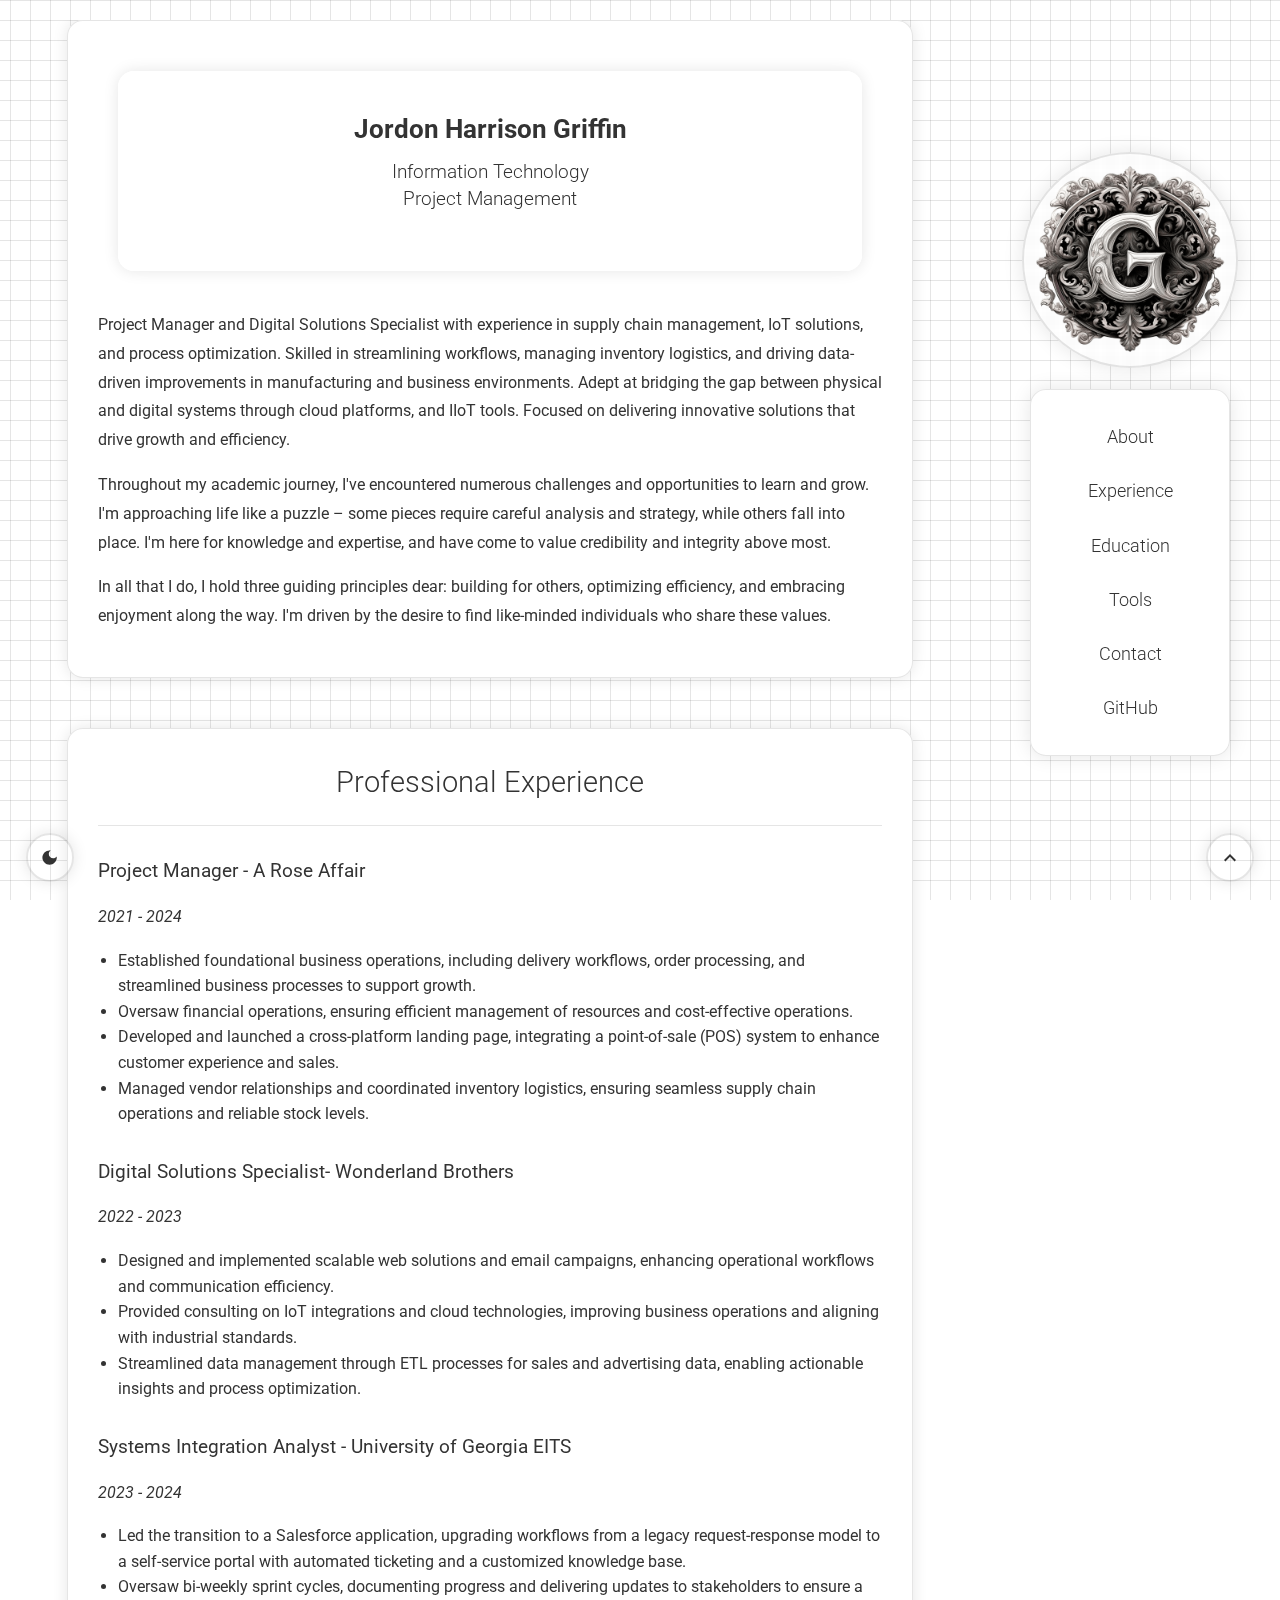
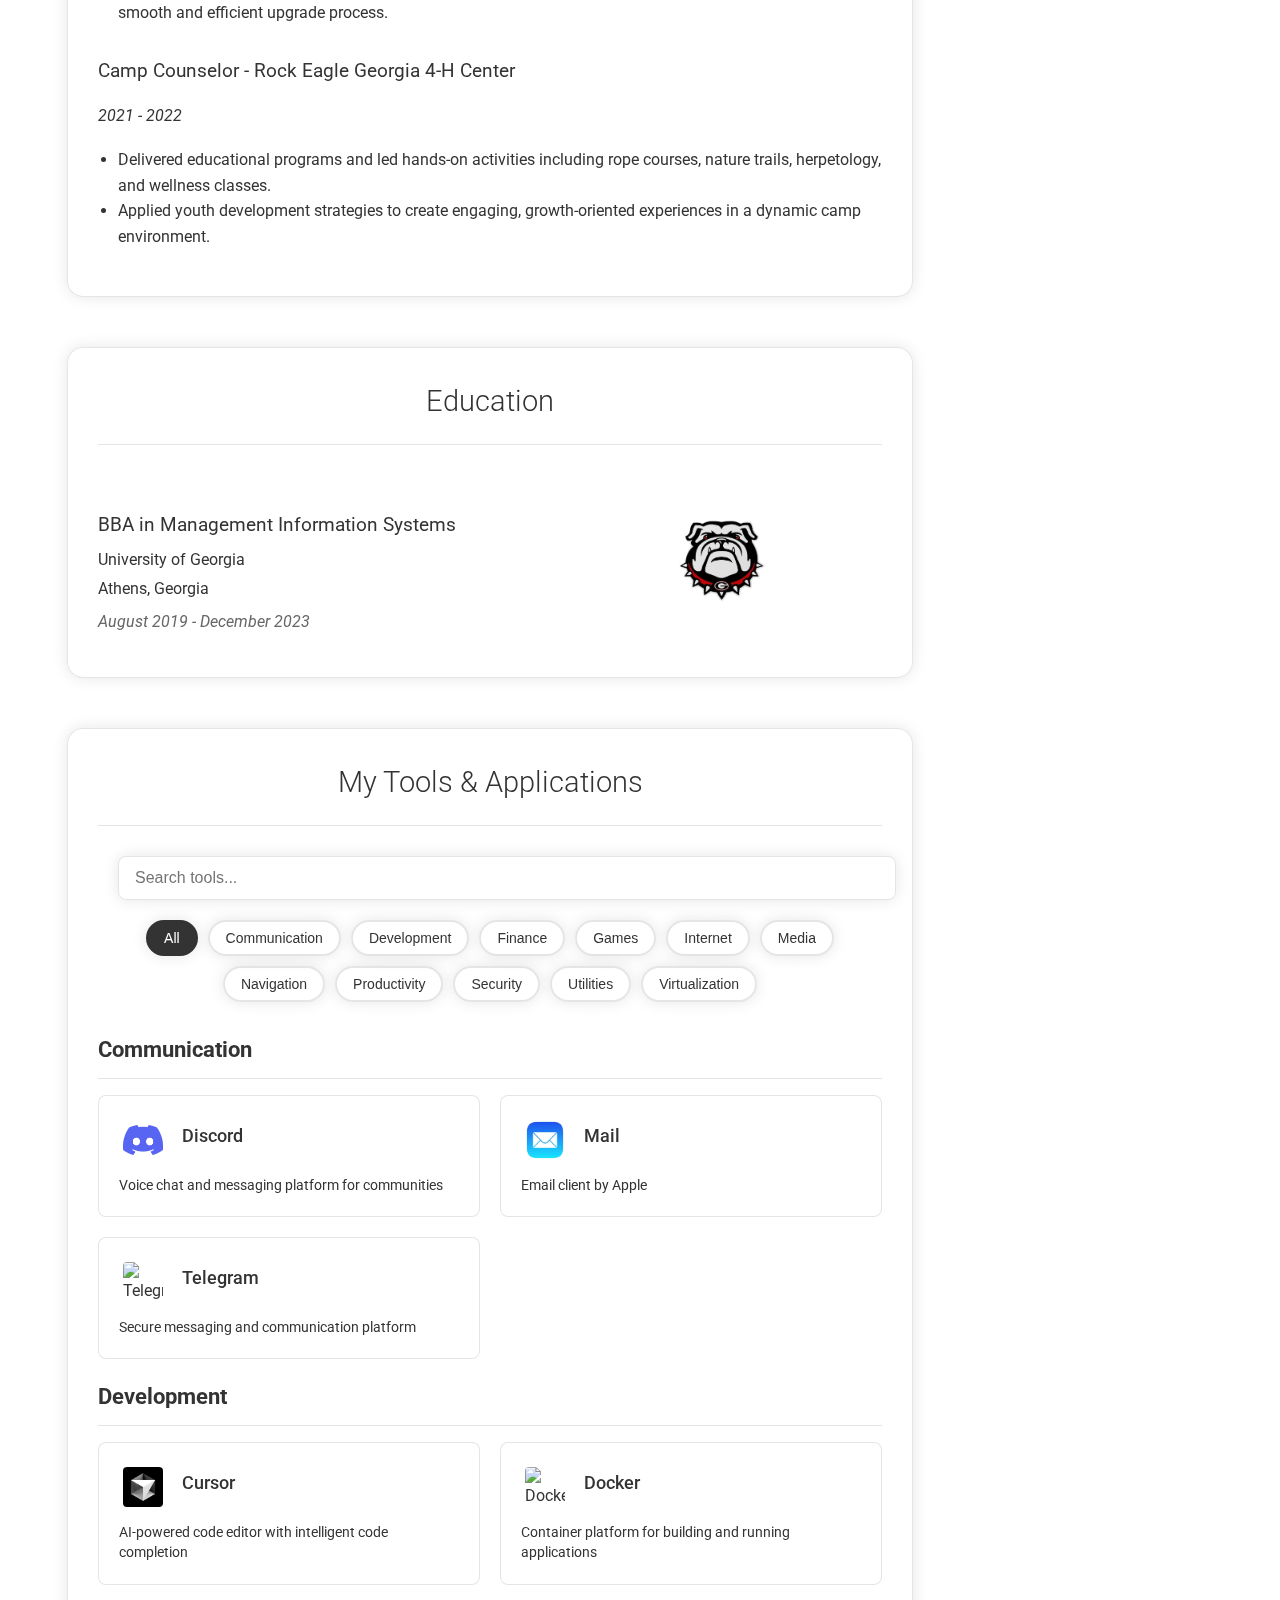
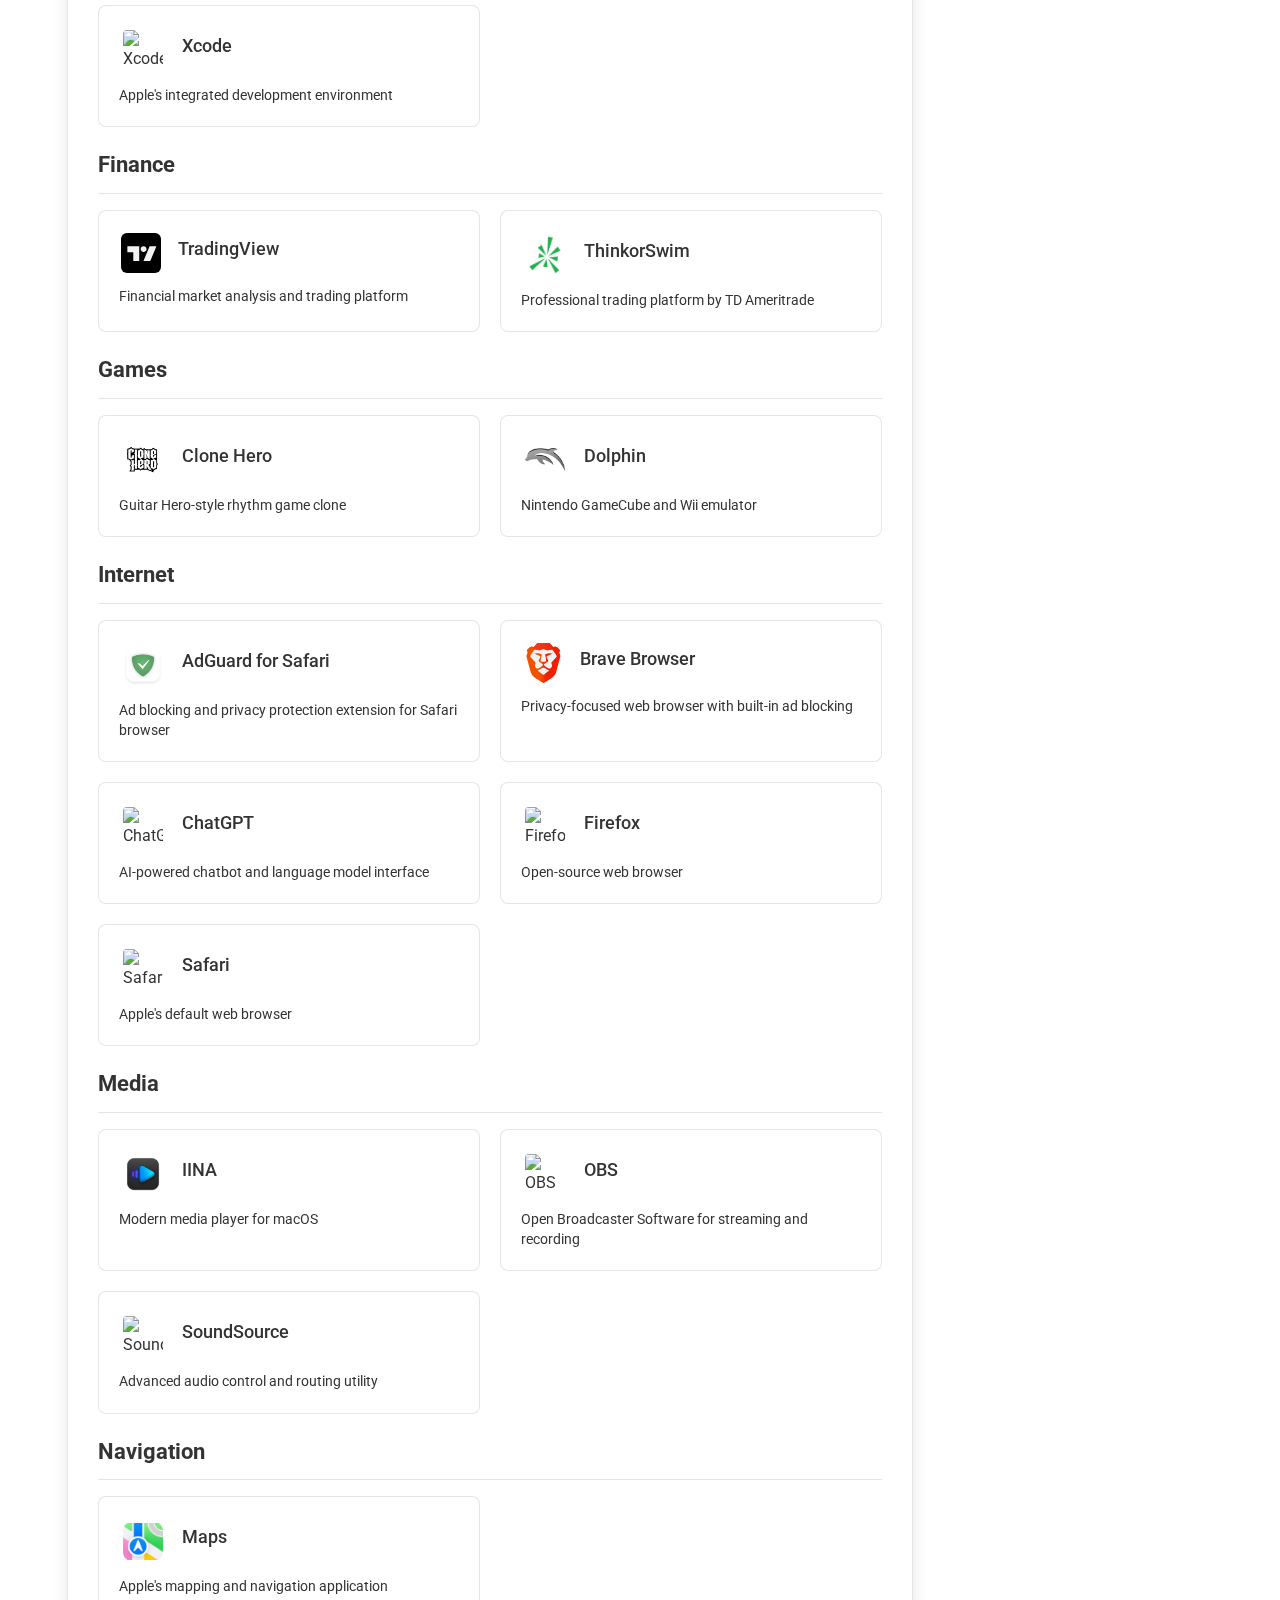
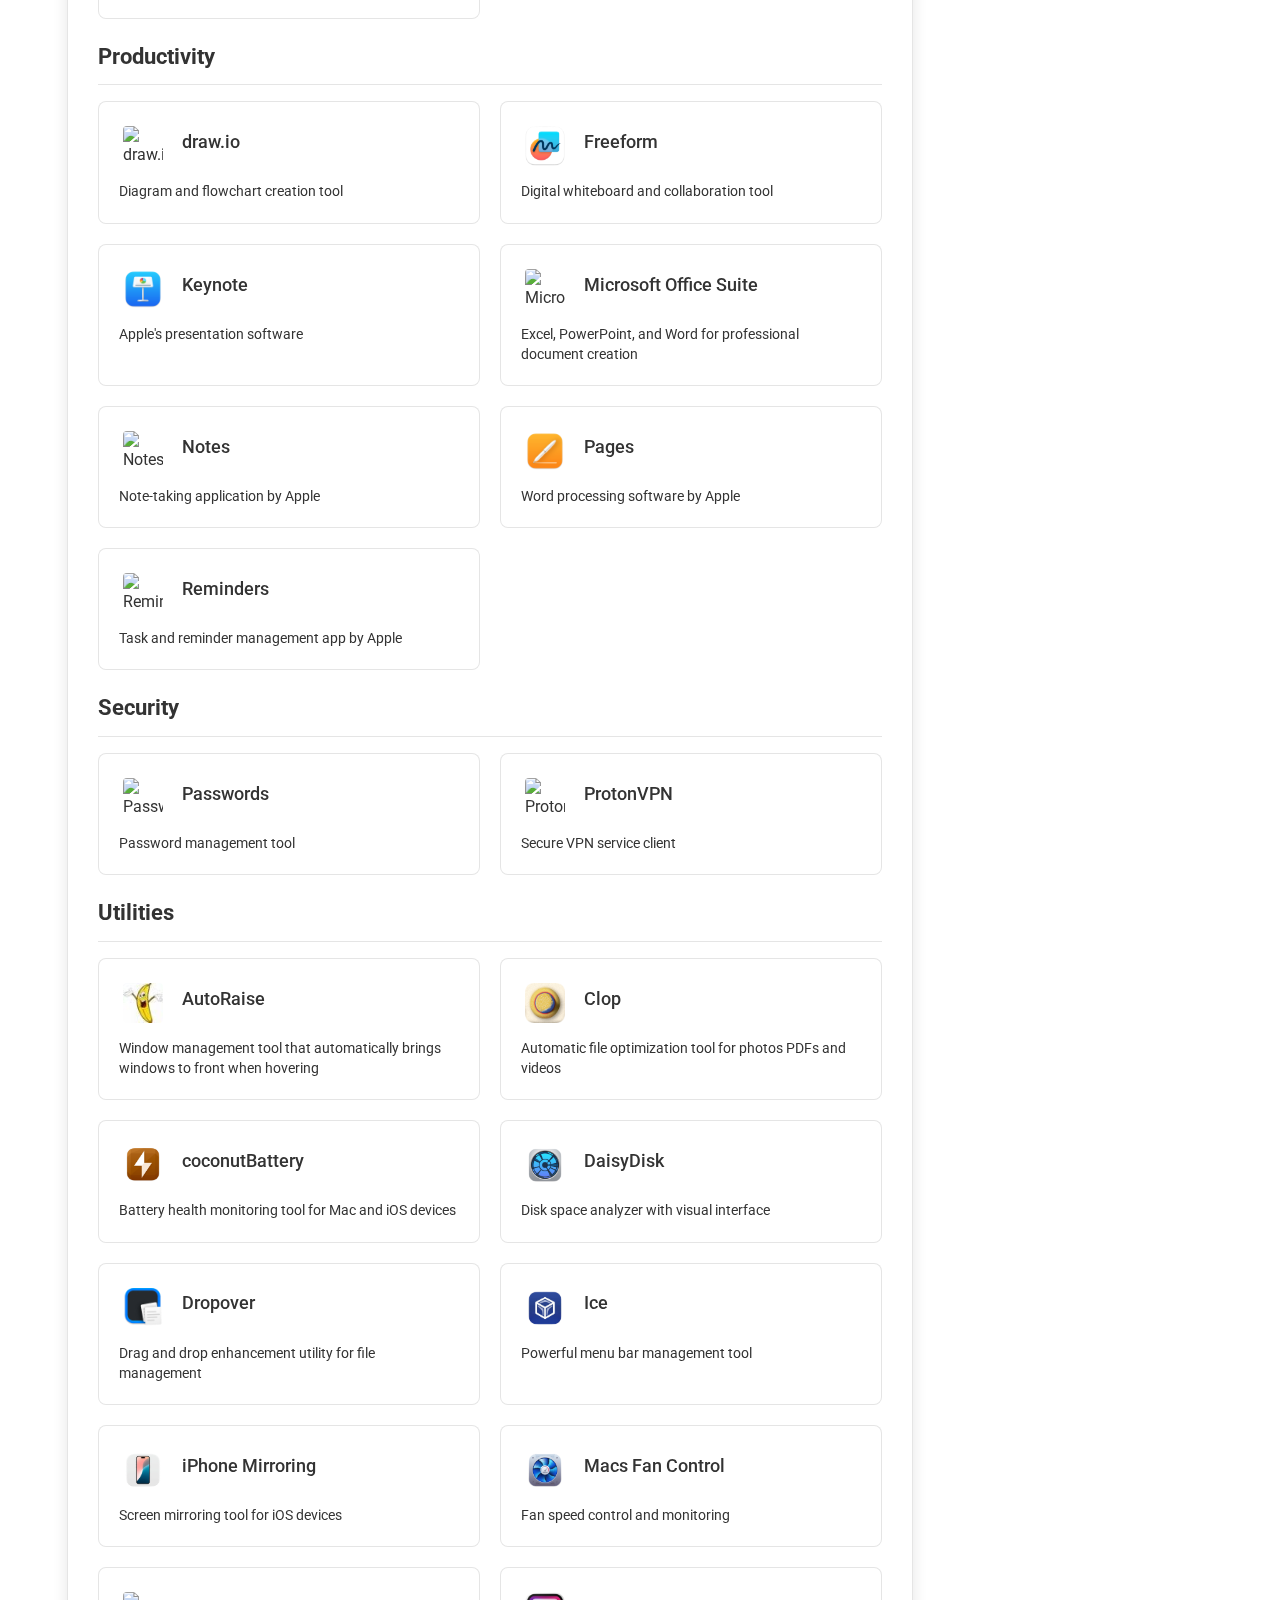
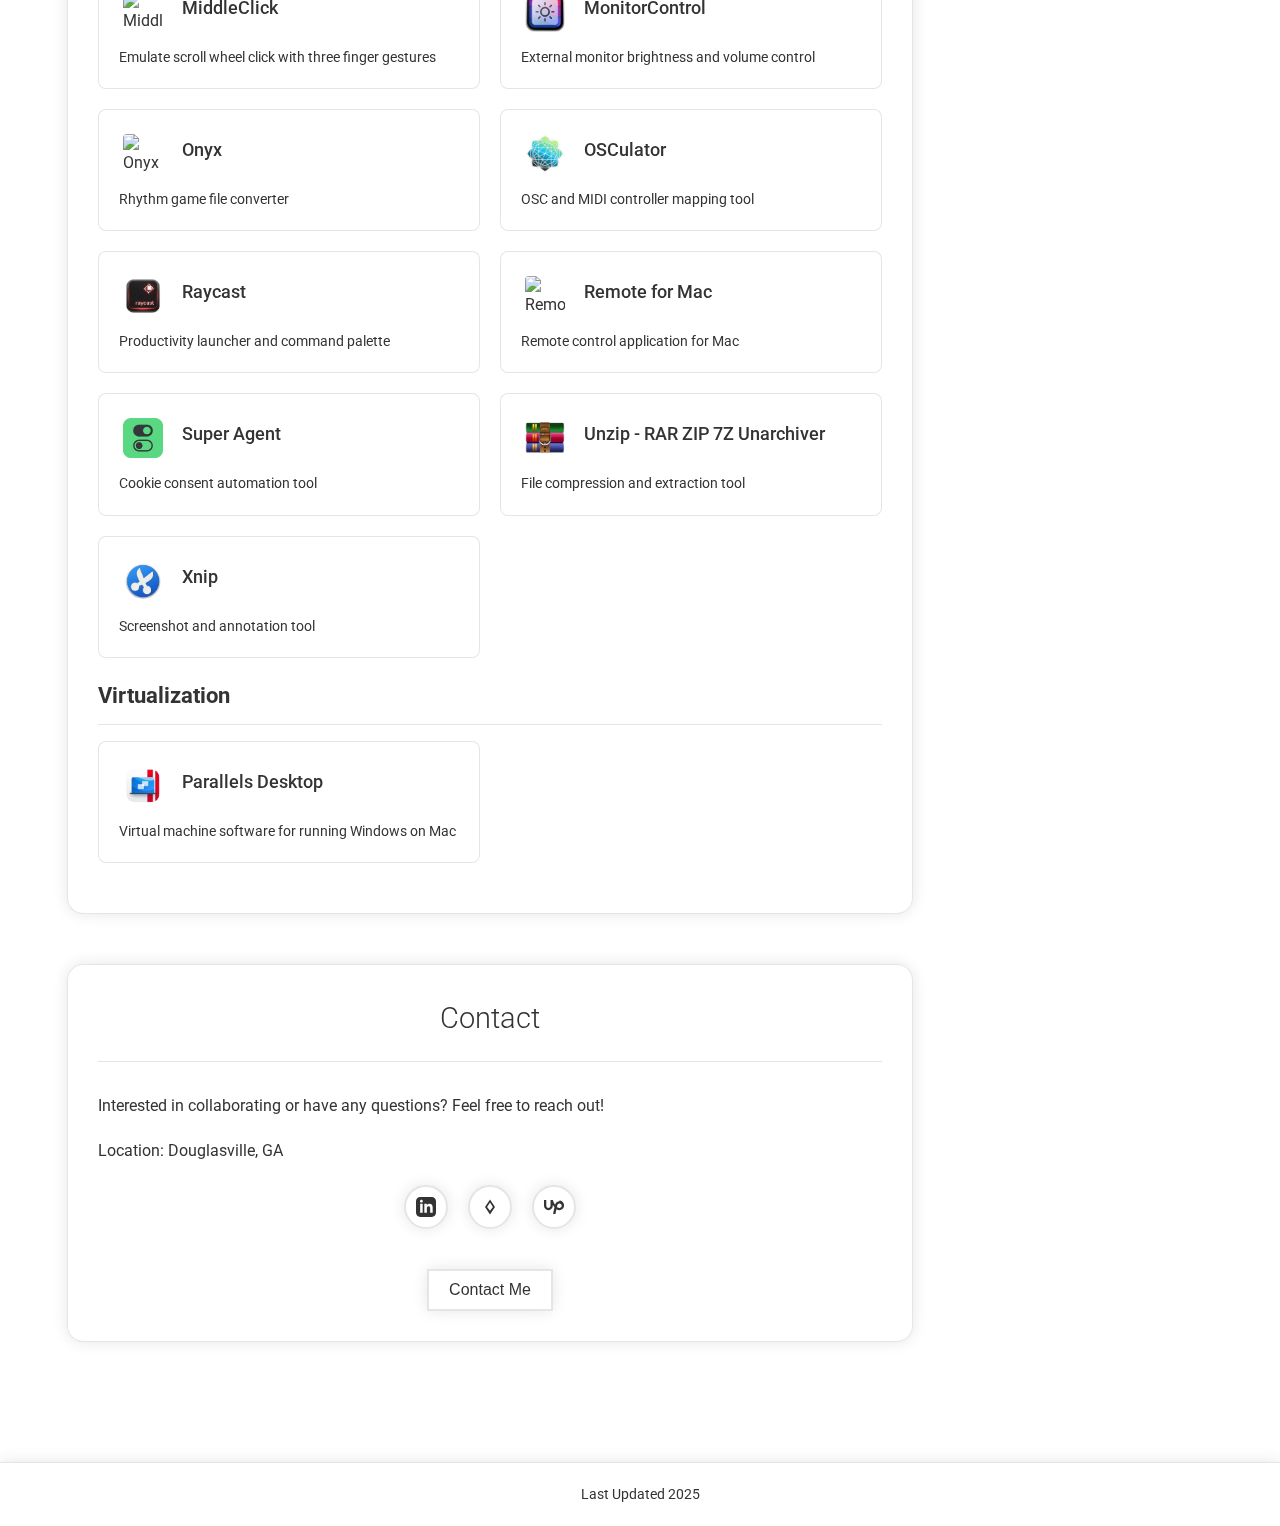
==== index.html @ eb78d9ca "Update index.html" ====
<!DOCTYPE html>
<html lang="en">
<head>
    <meta charset="utf-8">
    <meta name="description" content="Jordon Griffin's professional profile - Project Manager and Web Developer specializing in IoT solutions, e-commerce platforms, and business process management.">
    <meta name="viewport" content="width=device-width, initial-scale=1.0, maximum-scale=1.0, user-scalable=no">
    <link href="https://fonts.googleapis.com/css2?family=Roboto:wght@100;300;400;700&display=swap" rel="stylesheet">
    <style>
        /* Base styles for light mode */
        :root {
            --grid-color: rgba(0, 0, 0, 0.1);
            --glow-effect: rgba(0, 0, 0, 0.1);
            --dark-bg: #fff;
            --darker-bg: #f4f4f4;
            --text-color: #333;
            --border-color: rgba(0, 0, 0, 0.1);
            --section-spacing: 5%;
            --content-padding: 2.5%;
            --button-size: 3vw;
            --min-button-size: 40px;
        }

        [data-theme="dark"] {
            --grid-color: rgba(255, 255, 255, 0.2);
            --glow-effect: rgba(255, 255, 255, 0.2);
            --dark-bg: #333;
            --darker-bg: #222;
            --text-color: #fff;
            --border-color: rgba(255, 255, 255, 0.2);
        }

        html, body {
            overflow-x: hidden;
            position: relative;
            width: 100%;
            margin: 0;
            padding: 0;
            min-height: 100vh;
        }

        body {
            font-family: 'Roboto', sans-serif;
            margin: 0;
            padding: 0;
            color: var(--text-color);
            line-height: 1.6;
            background-color: var(--dark-bg);
            min-height: 100vh;
            background-image: 
                linear-gradient(var(--grid-color) 1px, transparent 1px),
                linear-gradient(90deg, var(--grid-color) 1px, transparent 1px);
            background-size: 20px 20px;
            background-position: center center;
            background-attachment: fixed;
        }

        #hero {
            display: none;
        }

        /* Logo styles */
        #logo {
            width: 100%;
            height: auto;
            aspect-ratio: 1;
            display: flex;
            align-items: center;
            justify-content: center;
            background: transparent;
            padding: 3%;
            margin: 4%;
            position: relative;
            z-index: 30;
            border-radius: 50%;
        }

        #logo img {
            width: 100%;
            height: 100%;
            object-fit: contain;
            padding: 0;
            margin: 0;
            border-radius: 50%;
        }

        @media (max-width: 768px) {
            #logo {
                width: 100%;
                height: auto;
                padding: 3%;
            }
        }

        @media (max-width: 480px) {
            #logo {
                width: 100%;
                height: auto;
                padding: 3%;
            }
        }

        /* Navigation section styles */
        #nav-section {
            width: 20%;
            position: fixed;
            right: 5%;
            top: 0;
            height: 100vh;
            z-index: 1002;
            display: flex;
            justify-content: center;
            align-items: center;
            padding: 0;
            background: transparent;
        }

        #navigation {
            position: relative;
            width: 80%;
            display: flex;
            flex-direction: column;
            align-items: center;
            gap: 1.5vh;
        }

        #navigation ul {
            list-style: none;
            padding: 20px;
            margin: 0;
            width: 100%;
            box-sizing: border-box;
            background: rgba(255, 255, 255, 0.95);
            border-radius: 16px;
            box-shadow: 0 0 20px var(--glow-effect);
            backdrop-filter: blur(10px);
            -webkit-backdrop-filter: blur(10px);
            border: 1px solid var(--border-color);
            text-align: center;
        }

        #navigation li {
            margin: 10px 0;
        }

        #navigation a {
            color: var(--text-color);
            text-decoration: none;
            font-size: 1.1em;
            font-weight: 300;
            transition: all 0.3s ease;
            display: block;
            padding: 8px 16px;
            border-radius: 8px;
        }

        #navigation a:hover {
            background: rgba(0, 0, 0, 0.1);
            transform: translateX(-5px);
        }

        [data-theme="dark"] #navigation ul {
            background: rgba(51, 51, 51, 0.95);
            border: 1px solid rgba(255, 255, 255, 0.2);
        }

        [data-theme="dark"] #navigation a:hover {
            background: rgba(255, 255, 255, 0.1);
        }

        /* Content area */
        #content-section {
            margin-right: 27%;
            padding: 2% 3%;
        }

        #site-content {
            margin: 0 auto;
            padding: 2% 0;
        }

        .section-island {
            background: rgba(255, 255, 255, 0.9);
            border-radius: 16px;
            box-shadow: 0 0 15px var(--glow-effect);
            backdrop-filter: blur(5px);
            -webkit-backdrop-filter: blur(5px);
            border: 1px solid var(--border-color);
            padding: var(--section-spacing);
            margin-bottom: var(--section-spacing);
            position: relative;
            z-index: 20;
        }

        .section-island h1,
        .section-island h2,
        .section-island h3,
        .section-island p {
            color: #333;
        }

        [data-theme="dark"] .section-island {
            background: rgba(51, 51, 51, 0.95);
            border: 1px solid rgba(255, 255, 255, 0.2);
        }

        [data-theme="dark"] .section-island h1,
        [data-theme="dark"] .section-island h2,
        [data-theme="dark"] .section-island h3,
        [data-theme="dark"] .section-island p {
            color: #fff;
        }

        /* Dark mode adjustments */
        [data-theme="dark"] {
            --dark-bg: #333;
            --text-color: #fff;
            --grid-color: rgba(255, 255, 255, 0.2);
            --glow-effect: rgba(255, 255, 255, 0.2);
            --border-color: rgba(255, 255, 255, 0.2);
        }

        [data-theme="dark"] .section-island {
            background: rgba(51, 51, 51, 0.95);
            border: 1px solid rgba(255, 255, 255, 0.2);
        }

        [data-theme="dark"] #navigation ul {
            background: rgba(51, 51, 51, 0.3);
            border: 1px solid rgba(255, 255, 255, 0.2);
        }

        .main-title {
            font-size: 4em;
            font-weight: 300;
            margin: 0;
            line-height: 1.2;
            text-align: center;
            color: var(--text-color);
        }

        .sub-title {
            font-size: 2em;
            font-weight: 300;
            margin: 0.5em 0;
            opacity: 0.9;
            text-align: center;
            color: #333;
        }

        /* Content text styles */
        p {
            color: var(--text-color);
            font-size: 1em;
            line-height: 1.8;
            text-align: left;
        }

        /* Update welcome section */
        #welcome {
            text-align: center;
            padding: 25px;
            background: rgba(255, 255, 255, 0.9);
            border-radius: 16px;
            box-shadow: 0 0 15px var(--glow-effect);
            backdrop-filter: blur(5px);
            -webkit-backdrop-filter: blur(5px);
            margin: 20px;
            box-sizing: border-box;
            display: flex;
            flex-direction: column;
            justify-content: center;
            align-items: center;
            min-height: 200px;
            position: relative;
        }

        [data-theme="dark"] #welcome {
            background: rgba(42, 42, 42, 0.9);
        }

        .main-title {
            font-size: 4em;
            font-weight: 300;
            color: var(--text-color);
        }

        .sub-title {
            font-size: 2.5em;
            font-weight: 300;
            color: var(--text-color);
        }

        #site-content {
            position: relative;
            margin-top: 100vh;
            background-color: transparent;
            z-index: 20;
            padding-top: 2rem;
            margin-left: auto;
            margin-right: auto;
            padding-left: 20px;
            padding-right: 20px;
        }

        #hero * {
            pointer-events: auto;
        }

        #site-content {
            margin-left: 50px;
            padding-right: 350px;
        }

        /* Update section island styles for better contrast with grid */
        .section-island {
            background: rgba(255, 255, 255, 0.9);
            border-radius: 16px;
            box-shadow: 0 0 15px var(--glow-effect);
            backdrop-filter: blur(5px);
            -webkit-backdrop-filter: blur(5px);
            border: 1px solid var(--border-color);
            padding: 30px;
            margin-bottom: 50px;
            position: relative;
            z-index: 20;
        }

        #logo {
            font-size: 3em;
            font-weight: bold;
            margin-bottom: 20px;
            color: #000;
            background: rgba(255, 255, 255, 0.9);
            padding: 20px;
            border-radius: 50%;
            box-shadow: 0 0 20px var(--glow-effect);
            backdrop-filter: blur(5px);
            -webkit-backdrop-filter: blur(5px);
            border: 2px solid var(--border-color);
            width: 100%;
            height: auto;
            display: flex;
            align-items: center;
            justify-content: center;
            animation: glow 2s infinite alternate;
            position: relative;
            z-index: 30;
        }

        @keyframes glow {
            from {
                box-shadow: 0 0 10px var(--glow-effect);
            }
            to {
                box-shadow: 0 0 30px var(--glow-effect);
            }
        }

        #logo img {
            height: auto;
            width: 100%;
            padding: 0;
            margin: 0;
        }

        #welcome {
            text-align: left;
            margin-top: 20px;
            margin-bottom: 40px;
            padding: 15px 30px;
            position: relative;
        }

        .main-title {
            font-size: 4em;
            font-weight: 300;
            line-height: 1.2;
            margin: 0;
            color: var(--text-color);
        }

        .sub-title {
            font-size: 2.5em;
            font-weight: 300;
            line-height: 1.4;
            margin: 0.5em 0;
            color: var(--text-color);
            opacity: 0.9;
        }

        [data-theme="dark"] .main-title,
        [data-theme="dark"] .sub-title {
            color: #fff;
        }

        [data-theme="dark"] #logo {
            background: rgba(42, 42, 42, 0.9);
            border: 1px solid rgba(68, 68, 68, 0.3);
        }

        [data-theme="dark"] #welcome {
            background: rgba(42, 42, 42, 0.9);
            border: 1px solid rgba(68, 68, 68, 0.3);
        }

        #heading {
            font-size: 1.6em;
            margin: 0;
            padding: 0;
            font-weight: 700;
            text-align: center;
            color: var(--text-color);
            white-space: nowrap;
            line-height: 1.2;
        }

        #subline {
            font-size: 1.2em;
            margin: 15px 0;
            font-weight: 300;
            text-align: center;
            color: var(--text-color);
            line-height: 1.4;
        }

        [data-theme="dark"] #heading,
        [data-theme="dark"] #subline {
            color: #fff;
        }

        #s { color: #000; }
        #r { color: #666; }

        #to-bottom {
            position: absolute;
            left: 50%;
            bottom: 40px;
            transform: translateX(-50%);
            margin: 0;
            z-index: 1;
        }

        #to-top {
            position: fixed;
            bottom: 2%;
            right: 2%;
            z-index: 1003;
        }

        #to-bottom:hover {
            transform: translateX(-50%) scale(1.1);
            box-shadow: 0 4px 8px rgba(0,0,0,0.2);
        }

        #to-bottom svg, #to-top svg {
            width: 24px;
            height: 24px;
            fill: #333;
            display: block;
        }

        /* Dark mode styles for both buttons */
        [data-theme="dark"] #to-bottom,
        [data-theme="dark"] #to-top {
            background-color: #2a2a2a;
            border-color: #444;
        }

        [data-theme="dark"] #to-bottom svg,
        [data-theme="dark"] #to-top svg {
            fill: #fff;
        }

        /* Section title styling */
        .section-island h3 {
            text-align: center;
            font-size: 1.8em;
            font-weight: 300;
            margin: 0 0 30px 0;
            padding-bottom: 20px;
            border-bottom: 1px solid var(--border-color);
            color: var(--text-color);
        }

        /* Update the HTML structure for each section */
        #site-content > h3:first-child {
            margin-top: 0;
        }

        /* Update footer spacing */
        footer {
            margin-top: 5%;
            padding: 2.5%;
        }

        .experience-item, .education-item {
            margin-bottom: 5%;
        }

        .experience-item:last-child, .education-item:last-child {
            margin-bottom: 0;
        }

        blockquote {
            font-style: italic;
            border-left: 3px solid #000;
            padding-left: 20px;
            margin-left: 0;
            font-size: 1.1em;
            color: #666;
        }

        .service {
            margin-bottom: 30px;
        }

        .service-heading {
            font-size: 1.3em;
            font-weight: 400;
            margin-bottom: 10px;
        }

        .service-description {
            margin-top: 10px;
        }

        .cta-button {
            background-color: transparent;
            border: 2px solid var(--border-color);
            color: var(--text-color);
            box-shadow: 0 0 15px var(--glow-effect);
            transition: all 0.3s ease;
            padding: 10px 20px;
            cursor: pointer;
            font-size: 1em;
        }

        .cta-button:hover {
            background-color: var(--text-color);
            color: var(--dark-bg);
        }

        .cta-button a {
            color: inherit;
            text-decoration: none;
        }

        #cta-container {
            text-align: center;
            margin-top: 40px;
        }

        footer {
            text-align: center;
            padding: 20px;
            color: var(--text-color);
            font-size: 0.9em;
            margin-top: 50px;
            background: rgba(255, 255, 255, 0.9);
            border-top: 1px solid var(--border-color);
            box-shadow: 0 0 15px var(--glow-effect);
            backdrop-filter: blur(5px);
            -webkit-backdrop-filter: blur(5px);
        }

        [data-theme="dark"] footer {
            background: rgba(42, 42, 42, 0.9);
            border-top: 1px solid rgba(68, 68, 68, 0.3);
            color: #fff;
        }

        /* Dark mode styles */
        @media (prefers-color-scheme: dark) {
            :root {
                color-scheme: dark;
            }
        }

        /* Move these styles outside the media query and update them */
        [data-theme="dark"] {
            --glow-color: #f3f3f3;
            --glow-effect: rgba(243, 243, 243, 0.5);
            --grid-color: rgba(243, 243, 243, 0.1);
            --dark-bg: #1a1a1a;
            --darker-bg: #000911;
            --text-color: #ffffff;
            --border-color: var(--glow-color);
        }

        [data-theme="dark"] body {
            background-color: var(--dark-bg);
        }

        [data-theme="dark"] #hero {
            background-color: #2a2a2a;
        }

        [data-theme="dark"] footer {
            background-color: #2a2a2a;
            color: #fff;
        }

        .experience-item, .education-item {
            margin-bottom: 30px;
            text-align: left;
        }

        .experience-item h4, .education-item h4 {
            font-size: 1.2em;
            font-weight: 400;
            margin-bottom: 5px;
        }

        .date {
            font-style: italic;
            color: #666;
            margin-bottom: 10px;
        }

        .experience-item ul {
            padding-left: 20px;
        }

        .skills-list {
            display: flex;
            flex-wrap: wrap;
            list-style-type: none;
            padding: 0;
            justify-content: center;
        }

        .skills-list li {
            background-color: #f0f0f0;
            padding: 5px 10px;
            margin: 5px;
            border-radius: 3px;
        }

        .container {
            text-align: center;
            flex-grow: 1;
            display: flex;
            flex-direction: column;
            justify-content: center;
        }

        h1 {
            color: #333;
        }

        /* Show desktop navigation only on larger screens */
        @media (min-width: 769px) {
            #navigation {
                display: block;
            }
        }

        /* Mobile-friendly styles */
        @media (max-width: 768px) {
            #hero {
                position: relative;
                height: 92vh;
            }

            #to-bottom {
                margin: 20px auto 0;
            }

            #logo {
                width: 100%;
                height: auto;
                padding: 15px;
            }

            #logo img {
                width: 100%;
                height: 100%;
                padding: 0;
                margin: 0;
            }

            #welcome {
                margin-top: 15px;
                margin-bottom: 30px;
                padding: 12px 20px;
            }

            #heading {
                font-size: 1.8em;
                margin-top: 0;
                margin-bottom: 5px;
                white-space: nowrap;
            }

            #subline {
                font-size: 1.2em;
                margin-top: 5px;
                margin-bottom: 15px;
                padding-bottom: 15px;
            }

            #to-bottom {
                position: absolute;
                bottom: .3vh;
                left: 50%;
                transform: translateX(-50%);
            }

            #to-bottom:hover {
                transform: translateX(-50%);
                box-shadow: none;
            }

            #to-bottom svg {
                width: 24px;
                height: 24px;
            }

            .education-logo {
                width: 80px;
                height: 80px;
                padding-right: 5px;
            }

            #to-top {
                bottom: calc(2% + 50px);
            }
        }

        /* Hide mobile menu and toggle button on larger screens */
        @media (min-width: 769px) {
            #site-content {
                width: auto;
                max-width: 100%;
                padding: 20px 10px;
                overflow-x: hidden;
            }
        }

        /* Add this to your existing styles section */
        .social-buttons {
            display: flex;
            justify-content: center;
            gap: 20px;
            margin: 20px 0;
        }

        .social-button {
            width: 40px;
            height: 40px;
            border-radius: 50%;
            background-color: transparent;
            display: flex;
            align-items: center;
            justify-content: center;
            transition: background-color 0.3s;
            border: 2px solid var(--border-color);
            box-shadow: 0 0 15px var(--glow-effect);
        }

        .social-button:hover {
            background-color: var(--text-color);
        }

        .social-button svg {
            width: 20px;
            height: 20px;
            fill: var(--text-color);
        }

        .social-button img {
            width: 20px;
            height: 20px;
            filter: invert(1);
        }

        .tools-section {
            margin: 0;
        }

        .tools-category {
            margin-bottom: 20px;
        }

        .tools-category h4 {
            font-size: 1.4em;
            margin: 0 0 15px 0;
            color: var(--text-color);
            border-bottom: 1px solid var(--border-color);
            padding-bottom: 10px;
        }

        .tools-list {
            list-style: none;
            padding: 0;
            display: grid;
            grid-template-columns: repeat(auto-fill, minmax(300px, 1fr));
            gap: 20px;
        }

        .tools-list li {
            background: rgba(255, 255, 255, 0.9);
            border: 1px solid var(--border-color);
            transition: all 0.3s ease;
            border-radius: 8px;
        }

        .tools-list li:hover {
            box-shadow: 0 0 20px var(--glow-effect);
            transform: translateY(-5px);
        }

        .tools-list a {
            display: block;
            padding: 20px;
            text-decoration: none;
            color: inherit;
        }

        .tool-name {
            display: block;
            font-weight: 500;
            font-size: 1.1em;
            margin-bottom: 8px;
            color: var(--text-color);
        }

        .tool-description {
            display: block;
            font-size: 0.9em;
            color: var(--text-color);
            line-height: 1.4;
        }

        @media (max-width: 768px) {
            .tools-list {
                grid-template-columns: 1fr;
                padding: 0 10px;
                width: auto;
            }

            .tools-category {
                padding: 0 10px;
            }

            /* Ensure the search box doesn't overflow */
            .search-box {
                padding: 0 10px;
                width: auto;
            }

            /* Make category filters wrap properly */
            .category-filters {
                padding: 0 10px;
                width: auto;
            }

            #site-content {
                width: auto;
                padding: 20px 10px;
                overflow-x: hidden;
            }
        }

        .tool-header {
            display: flex;
            align-items: center;
            gap: 15px;
            margin-bottom: 12px;
        }

        .tool-logo {
            width: 40px;
            height: 40px;
            object-fit: contain;
            background-color: transparent;
            border-radius: 8px;
            padding: 4px;
        }

        /* Specific handling for SVG icons */
        .tool-logo[src$=".svg"] {
            filter: brightness(0.95);
            background-color: transparent;
            padding: 2px;
        }

        /* Fallback for failed image loads */
        .tool-logo:error {
            content: url('data:image/svg+xml,<svg xmlns="http://www.w3.org/2000/svg" width="40" height="40" viewBox="0 0 24 24"><path fill="%23666" d="M21 5c0-1.1-.9-2-2-2H5c-1.1 0-2 .9-2 2v14c0 1.1.9 2 2 2h14c1.1 0 2-.9 2-2V5zM5 19V5h14l.002 14H5z"/></svg>');
        }

        /* Update tools controls styling */
        .tools-controls {
            margin: 0 auto 30px;
            padding: 0 20px;
        }

        .search-box {
            margin-bottom: 20px;
            width: 100%;
        }

        .search-box input {
            width: 100%;
            padding: 12px 16px;
            border: 2px solid var(--border-color);
            border-radius: 16px;
            font-size: 16px;
            background-color: rgba(255, 255, 255, 0.9);
            color: var(--text-color);
            transition: all 0.3s ease;
            box-shadow: 0 0 15px var(--glow-effect);
            backdrop-filter: blur(5px);
            -webkit-backdrop-filter: blur(5px);
        }

        .search-box input:focus {
            outline: none;
            border-color: var(--text-color);
            box-shadow: 0 0 20px var(--glow-effect);
        }

        .category-filters {
            display: flex;
            flex-wrap: wrap;
            gap: 10px;
            justify-content: center;
            margin: 0 -5px;
        }

        .filter-btn {
            padding: 8px 16px;
            border: 2px solid var(--border-color);
            border-radius: 20px;
            background: transparent;
            cursor: pointer;
            transition: all 0.3s ease;
            color: var(--text-color);
            font-size: 14px;
            white-space: nowrap;
            backdrop-filter: blur(5px);
            -webkit-backdrop-filter: blur(5px);
            box-shadow: 0 0 15px var(--glow-effect);
        }

        .filter-btn:hover {
            background: var(--text-color);
            color: var(--dark-bg);
        }

        .filter-btn.active {
            background: var(--text-color);
            color: var(--dark-bg);
            border-color: var(--text-color);
        }

        /* Mobile adjustments for tools section */
        @media (max-width: 768px) {
            .tools-controls {
                padding: 0 15px;
            }

            .category-filters {
                padding: 0 5px;
                gap: 8px;
            }

            .filter-btn {
                padding: 6px 12px;
                font-size: 13px;
                flex: 0 0 auto;
            }

            .search-box input {
                font-size: 14px;
                padding: 10px 14px;
            }
        }

        /* Dark mode adjustments for tools section */
        [data-theme="dark"] .search-box input {
            background-color: rgba(42, 42, 42, 0.9);
            color: #fff;
            border-color: rgba(255, 255, 255, 0.2);
        }

        [data-theme="dark"] .search-box input::placeholder {
            color: rgba(255, 255, 255, 0.6);
        }

        [data-theme="dark"] .filter-btn {
            background-color: rgba(42, 42, 42, 0.9);
            border-color: rgba(255, 255, 255, 0.2);
        }

        [data-theme="dark"] .filter-btn:hover {
            background-color: #fff;
            color: #2a2a2a;
        }

        [data-theme="dark"] .filter-btn.active {
            background-color: #fff;
            color: #2a2a2a;
            border-color: #fff;
        }

        .tools-list li {
            transition: all 0.3s ease;
        }

        .tools-list li.hidden {
            display: none;
        }

        .tools-list li:hover {
            transform: translateY(-5px);
            box-shadow: 0 8px 15px rgba(0,0,0,0.1);
        }

        .tool-header {
            position: relative;
            overflow: hidden;
        }

        .tool-logo {
            transition: transform 0.3s ease;
        }

        .tools-list li:hover .tool-logo {
            transform: scale(1.1);
        }

        .hidden {
            display: none !important;
        }

        /* Dark mode styles */
        @media (prefers-color-scheme: dark) {
            :root {
                color-scheme: dark;
            }
        }

        /* Move these styles outside the media query and update them */
        [data-theme="dark"] {
            background-color: #1a1a1a;
            color: #fff;
        }

        [data-theme="dark"] #hero {
            background-color: #2a2a2a;
        }

        [data-theme="dark"] #logo {
            color: #fff;
            border-color: var(--border-color);
            box-shadow: 0 0 20px var(--glow-effect);
        }

        [data-theme="dark"] #navigation a {
            color: #fff;
        }

        [data-theme="dark"] .tools-list li {
            background: #2a2a2a;
            border: 1px solid #444;
        }

        [data-theme="dark"] .tool-name {
            color: var(--text-color);
        }

        [data-theme="dark"] .skills-list li {
            background-color: #2a2a2a;
            border: 1px solid #444;
        }

        [data-theme="dark"] footer {
            background-color: #2a2a2a;
            color: #fff;
        }

        [data-theme="dark"] #mobile-navigation {
            background-color: rgba(26, 26, 26, 0.95);
        }

        [data-theme="dark"] #mobile-navigation a {
            color: #fff;
        }

        [data-theme="dark"] .filter-btn {
            background: #2a2a2a;
            color: #fff;
            border: 1px solid #444;
        }

        [data-theme="dark"] .filter-btn:hover {
            background: #3a3a3a;
        }

        [data-theme="dark"] .filter-btn.active {
            background: #ffffff;
            color: #1a1a1a;
            border-color: #ffffff;
        }

        [data-theme="dark"] .search-box input {
            background: #2a2a2a;
            color: #fff;
            border: 1px solid #444;
        }

        [data-theme="dark"] .search-box input::placeholder {
            color: #999;
        }

        [data-theme="dark"] h3 {
            color: #fff;
            border-bottom-color: #444;
        }

        [data-theme="dark"] blockquote {
            border-left-color: #444;
            color: #fff;
        }

        [data-theme="dark"] .date {
            color: #fff;
        }

        [data-theme="dark"] #to-bottom svg,
        [data-theme="dark"] #to-top svg {
            fill: #fff;
        }

        /* Theme toggle button styles */
        #theme-toggle {
            position: fixed;
            bottom: var(--section-spacing);
            left: var(--content-padding);
            width: var(--button-size);
            height: var(--button-size);
            min-width: var(--min-button-size);
            min-height: var(--min-button-size);
            z-index: 1002;
            background-color: var(--dark-bg);
            border: 2px solid var(--border-color);
            cursor: pointer;
            display: flex;
            align-items: center;
            justify-content: center;
            border-radius: 50%;
            box-shadow: 0 0 20px var(--glow-effect);
            transition: all 0.3s ease;
        }

        #theme-toggle svg {
            width: 60%;
            height: 60%;
            fill: var(--text-color);
        }

        /* Responsive adjustments */
        @media (max-width: 768px) {
            :root {
                --section-spacing: 7.5%;
                --content-padding: 5%;
                --button-size: 5vw;
            }

            #theme-toggle {
                bottom: calc(var(--section-spacing) * 2);
            }
        }

        @media (max-width: 480px) {
            :root {
                --section-spacing: 10%;
                --button-size: 8vw;
            }
        }

        /* Update mobile styles */
        @media (max-width: 768px) {
            #theme-toggle {
                bottom: 5%;
                left: 5%;
            }
        }

        /* Update dark mode text colors */
        [data-theme="dark"] {
            background-color: #1a1a1a;
            color: #fff;
        }

        [data-theme="dark"] #heading {
            color: #fff;
        }

        [data-theme="dark"] #subline {
            color: #fff;
        }

        [data-theme="dark"] #navigation a {
            color: #fff;
        }

        [data-theme="dark"] .tool-name {
            color: #fff;
        }

        [data-theme="dark"] .tool-description {
            color: #fff;
        }

        [data-theme="dark"] footer {
            background-color: #2a2a2a;
            color: #fff;
        }

        [data-theme="dark"] #mobile-navigation a {
            color: #fff;
        }

        [data-theme="dark"] .filter-btn {
            background: #2a2a2a;
            color: #fff;
            border: 1px solid #444;
        }

        [data-theme="dark"] h3 {
            color: #fff;
            border-bottom-color: #444;
        }

        [data-theme="dark"] p {
            color: #fff;
        }

        [data-theme="dark"] blockquote {
            border-left-color: #444;
            color: #fff;
        }

        [data-theme="dark"] .date {
            color: #fff;
        }

        [data-theme="dark"] #to-bottom svg,
        [data-theme="dark"] #to-top svg {
            fill: #fff;
        }

        [data-theme="dark"] .experience-item ul li {
            color: #fff;
        }

        /* Add this to your dark mode styles */
        [data-theme="dark"] .tools-category h4 {
            color: #fff;
            border-bottom-color: #444;
        }

        [data-theme="dark"] .tools-category {
            color: #fff;
        }

        [data-theme="dark"] .tools-section {
            color: #fff;
        }

        /* Add these styles for the menu toggle button */
        #menu-toggle {
            display: none;
            position: fixed;
            top: 2vh;
            right: 2vw;
            z-index: 1002;
            background-color: transparent;
            border: 1px solid var(--border-color);
            color: var(--text-color);
            box-shadow: 0 0 15px var(--glow-effect);
            width: 40px;
            height: 40px;
            border-radius: 50%;
            align-items: center;
            justify-content: center;
            cursor: pointer;
        }

        #menu-toggle:hover {
            transform: scale(1.05);
            box-shadow: 0 4px 8px rgba(0,0,0,0.2);
        }

        /* Dark mode styles for menu toggle */
        [data-theme="dark"] #menu-toggle {
            background-color: #2a2a2a;
            border-color: #444;
            color: #fff;
        }

        [data-theme="dark"] #menu-toggle:hover {
            background-color: #3a3a3a;
        }

        /* Update mobile navigation styles */
        #mobile-navigation {
            display: none;
            position: fixed;
            top: 0;
            right: -100%;
            width: 80%;
            height: 100vh;
            background-color: var(--dark-bg);
            z-index: 1001;
            transition: right 0.3s ease;
            padding-top: 80px;
        }

        #mobile-navigation.open {
            right: 0;
        }

        #mobile-navigation ul {
            padding: 5%;
            margin: 0;
            list-style: none;
        }

        #mobile-navigation li {
            margin: 3vh 0;
        }

        #mobile-navigation a {
            display: block;
            padding: 2vh 5%;
            color: var(--text-color);
            text-decoration: none;
            font-size: 1.2em;
            text-align: center;
            border-radius: 8px;
            transition: background-color 0.3s ease;
        }

        #mobile-navigation a:hover {
            background-color: var(--grid-color);
        }

        /* Overlay styles */
        .overlay {
            display: none;
            position: fixed;
            top: 0;
            left: 0;
            width: 100%;
            height: 100%;
            background-color: rgba(0, 0, 0, 0.5);
            backdrop-filter: blur(5px);
            -webkit-backdrop-filter: blur(5px);
            z-index: 1000;
        }

        .overlay.open {
            display: block;
        }

        /* Mobile-specific adjustments */
        @media (max-width: 480px) {
            #mobile-navigation {
                width: 35%;
            }
        }

        /* Add these styles at the root level */
        html {
            height: -webkit-fill-available;
        }

        body {
            min-height: -webkit-fill-available;
        }

        /* Update mobile styles */
        @media (max-width: 768px) {
            #hero {
                height: 100vh;
                height: -webkit-fill-available;
                min-height: -webkit-fill-available;
                padding: 0;
                justify-content: center;
            }

            #to-bottom {
                position: absolute;
                bottom: .3vh;
                left: 50%;
                transform: translateX(-50%);
                width: 40px;
                height: 40px;
                margin: 0;
                display: flex;
                align-items: center;
                justify-content: center;
                padding: 3px;
            }

            #to-bottom svg {
                width: 24px;
                height: 24px;
            }
        }

        /* Common button styles for all circular buttons */
        #to-bottom, #to-top, #theme-toggle, #menu-toggle {
            width: 2.5vw;
            height: 2.5vw;
            min-width: 28px;
            min-height: 28px;
            background-color: transparent;
            border: 2px solid var(--border-color);
            border-radius: 50%;
            box-shadow: 0 0 15px var(--glow-effect);
            cursor: pointer;
            display: flex;
            align-items: center;
            justify-content: center;
            padding: 0.5vw;
            transition: all 0.3s ease;
            position: fixed;
            z-index: 1002;
        }

        /* Button icon styles */
        #to-bottom svg, #to-top svg, #theme-toggle svg, #menu-toggle svg {
            width: 1.5vw;
            height: 1.5vw;
            min-width: 16px;
            min-height: 16px;
            fill: var(--text-color);
        }

        /* Button positions */
        #to-top {
            bottom: 2%;
            right: 2%;
        }

        #theme-toggle {
            bottom: 2%;
            left: 2%;
        }

        /* Navigation section styles */
        #nav-section {
            width: 20%;
            position: fixed;
            right: 5%;
            top: 0;
            height: 100vh;
            z-index: 1002;
            display: flex;
            justify-content: center;
            align-items: center;
            padding: 0;
            background: transparent;
        }

        #navigation {
            position: relative;
            width: 80%;
            display: flex;
            flex-direction: column;
            align-items: center;
            gap: 1.5vh;
        }

        /* Logo styles */
        #logo {
            width: 100%;
            height: auto;
            aspect-ratio: 1;
            display: flex;
            align-items: center;
            justify-content: center;
            background: transparent;
            padding: 3%;
            margin: 4%;
            position: relative;
            z-index: 30;
            border-radius: 50%;
        }

        /* Content area */
        #content-section {
            margin-right: 27%;
            padding: 2% 3%;
        }

        #site-content {
            margin: 0 auto;
            padding: 2% 0;
        }

        /* Mobile adjustments */
        @media (max-width: 768px) {
            #nav-section {
                width: 100%;
                height: auto;
                position: relative;
                right: 0;
                padding: 2% 0;
            }

            #navigation {
                width: 90%;
                margin: 0 auto;
            }

            #content-section {
                margin-right: 0;
                padding: 2%;
            }

            #to-bottom, #to-top, #theme-toggle, #menu-toggle {
                width: 28px;
                height: 28px;
                padding: 4px;
            }

            #to-bottom svg, #to-top svg, #theme-toggle svg, #menu-toggle svg {
                width: 16px;
                height: 16px;
            }
        }

        /* Hover effects */
        #to-top:hover, #theme-toggle:hover, #menu-toggle:hover {
            transform: scale(1.1);
            box-shadow: 0 4px 8px rgba(0,0,0,0.2);
        }

        /* Mobile-specific adjustments */
        @media (max-width: 768px) {
            #to-bottom {
                position: absolute;
                bottom: 20px;
                left: 50%;
                transform: translateX(-50%);
                margin: 0;
            }

            #to-bottom:hover {
                transform: translateX(-50%) scale(1.1);
            }

            #to-top {
                bottom: 80px;
                right: 20px;
            }

            #theme-toggle {
                bottom: 80px;
                left: 20px;
            }
        }

        /* Dark mode adjustments */
        [data-theme="dark"] #to-bottom svg,
        [data-theme="dark"] #to-top svg,
        [data-theme="dark"] #theme-toggle svg,
        [data-theme="dark"] #menu-toggle svg {
            fill: #fff;
        }

        [data-theme="dark"] #to-bottom,
        [data-theme="dark"] #to-top,
        [data-theme="dark"] #theme-toggle,
        [data-theme="dark"] #menu-toggle {
            background-color: rgba(42, 42, 42, 0.9);
            border-color: rgba(255, 255, 255, 0.2);
        }

        /* Navigation styles */
        #navigation {
            position: fixed;
            top: 20px;
            right: 50px;
            z-index: 1002;
            width: 200px;
            display: flex;
            flex-direction: column;
            align-items: center;
        }

        #navigation ul {
            list-style: none;
            padding: 15px;
            margin: 0;
            width: 100%;
            background: rgba(255, 255, 255, 0.95);
            border-radius: 16px;
            box-shadow: 0 0 20px var(--glow-effect);
            backdrop-filter: blur(10px);
            -webkit-backdrop-filter: blur(10px);
            border: 1px solid var(--border-color);
            text-align: center;
        }

        #navigation a {
            color: var(--text-color);
            text-decoration: none;
            font-size: 1.1em;
            font-weight: 300;
            transition: all 0.3s ease;
            display: block;
            padding: 8px 16px;
            border-radius: 8px;
        }

        #navigation a:hover {
            background: rgba(0, 0, 0, 0.1);
            transform: translateX(-5px);
        }

        [data-theme="dark"] #navigation ul {
            background: rgba(51, 51, 51, 0.95);
            border: 1px solid rgba(255, 255, 255, 0.2);
        }

        [data-theme="dark"] #navigation a:hover {
            background: rgba(255, 255, 255, 0.1);
        }

        /* Mobile specific positioning - only position, no animation changes */
        @media (max-width: 768px) {
            #to-bottom {
                position: absolute;
                bottom: .3vh;
                left: 50%;
                transform: translateX(-50%);
            }

            #to-bottom:hover {
                transform: translateX(-50%);
            }
        }

        /* Update the scroll up button icon */
        #to-top svg {
            width: 24px;
            height: 24px;
            fill: #333;
            display: block;
        }

        #to-top path {
            d: path("M7.41 15.41L12 10.83l4.59 4.58L18 14l-6-6-6 6 1.41 1.41z");
        }

        [data-theme="dark"] #to-top svg {
            fill: #fff;
        }

        .education-item {
            display: flex;
            align-items: center;
            justify-content: space-between;
            gap: 20px;
            margin-bottom: 0;
            text-align: left;
            padding: 10px 0;
            position: relative;
        }

        .education-info {
            flex: 1;
            padding-right: 120px;
        }

        .education-logo {
            width: 100px;
            height: 100px;
            object-fit: contain;
            margin: 0;
            position: absolute;
            right: 20px;
            top: 50%;
            transform: translateY(-50%);
        }

        @media (max-width: 768px) {
            .education-info {
                padding-right: 100px;
            }
            
            .education-logo {
                width: 80px;
                height: 80px;
                right: 10px;
            }
        }

        .education-info h4 {
            font-size: 1.2em;
            font-weight: 400;
            margin-bottom: 5px;
        }

        .education-info p {
            margin: 5px 0;
        }

        .education-info .date {
            font-style: italic;
            color: #666;
            margin-bottom: 0;
        }

        [data-theme="dark"] .education-info .date {
            color: #fff;
        }

        .education-container {
            display: flex;
            align-items: center;
            justify-content: space-between;
            width: 100%;
        }

        .education-info {
            width: 60%;
            padding-right: 0;
        }

        .education-logo-container {
            width: 40%;
            display: flex;
            justify-content: center;
            align-items: center;
        }

        .education-logo {
            width: 100px;
            height: 100px;
            object-fit: contain;
            margin: 0;
            position: static;
            transform: none;
        }

        @media (max-width: 768px) {
            .education-info {
                width: 60%;
            }
            
            .education-logo-container {
                width: 40%;
            }
            
            .education-logo {
                width: 80px;
                height: 80px;
            }
        }

        #navigation a.active {
            opacity: 1;
            background: var(--grid-color);
            transform: translateX(-5px);
            font-weight: 500;
        }

        [data-theme="dark"] #navigation a.active {
            background: rgba(255, 255, 255, 0.1);
        }

        [data-theme="dark"] {
            background-color: #1a1a1a;
            color: #fff;
        }

        [data-theme="dark"] body {
            background-color: var(--dark-bg);
        }

        [data-theme="dark"] #site-content {
            background-color: transparent;
        }

        [data-theme="dark"] .tools-list li {
            background: #2a2a2a;
            border: 1px solid #444;
        }

        [data-theme="dark"] .tool-description {
            color: #ccc;
        }

        [data-theme="dark"] .date {
            color: #ccc;
        }

        [data-theme="dark"] footer {
            background-color: #2a2a2a;
            color: #fff;
        }

        /* Mobile menu styles */
        @media (max-width: 768px) {
            #mobile-navigation {
                width: 70%;
                right: -70%;
                background-color: rgba(255, 255, 255, 0.95);
                z-index: 1001;
                padding-top: 60px;
            }

            #menu-toggle {
                display: flex;
                z-index: 1002;
            }

            .overlay {
                background-color: rgba(0, 0, 0, 0.5);
                backdrop-filter: blur(5px);
                -webkit-backdrop-filter: blur(5px);
            }

            #mobile-navigation ul {
                padding: 20px;
            }

            #mobile-navigation li {
                margin: 15px 0;
            }

            #mobile-navigation a {
                font-size: 1.2em;
                padding: 12px 20px;
                display: block;
                border-radius: 8px;
                transition: all 0.3s ease;
            }

            #mobile-navigation a:hover {
                background: rgba(0, 0, 0, 0.1);
            }

            [data-theme="dark"] #mobile-navigation {
                background-color: rgba(42, 42, 42, 0.95);
            }

            [data-theme="dark"] #mobile-navigation a:hover {
                background: rgba(255, 255, 255, 0.1);
            }
        }

        /* Menu toggle button styles */
        #menu-toggle {
            cursor: pointer;
            transition: transform 0.3s ease;
        }

        #menu-toggle:hover {
            transform: scale(1.1);
        }

        [data-theme="dark"] #menu-toggle {
            color: #fff;
        }

        .search-box input {
            width: 100%;
            padding: 12px 16px;
            border: 1px solid var(--border-color);
            border-radius: 8px;
            font-size: 16px;
            background-color: rgba(255, 255, 255, 0.9);
            color: var(--text-color);
            transition: all 0.3s ease;
            box-shadow: 0 0 15px var(--glow-effect);
        }

        .search-box input:focus {
            outline: none;
            border-color: var(--border-color);
            box-shadow: 0 0 20px var(--glow-effect);
        }

        /* Dark mode styles for search box */
        [data-theme="dark"] .search-box input {
            background-color: #2a2a2a;
            border-color: #444;
            color: #fff;
        }

        [data-theme="dark"] .search-box input:focus {
            border-color: #666;
            box-shadow: 0 2px 5px rgba(0,0,0,0.2);
        }

        [data-theme="dark"] .search-box input::placeholder {
            color: #888;
        }

        #main-container {
            display: flex;
            min-height: 100vh;
        }

        #nav-section {
            width: 300px;
            position: fixed;
            right: 0;
            top: 0;
            height: 100vh;
            z-index: 1002;
            display: flex;
            justify-content: center;
            align-items: center;
            padding: 0;
            background: transparent;
        }

        #content-section {
            flex: 1;
            margin-right: 300px;
            padding: 20px;
        }

        #navigation {
            position: relative;
            width: 200px;
            margin: 0 auto;
            display: flex;
            flex-direction: column;
            align-items: center;
        }

        /* Update existing navigation styles */
        #navigation {
            position: relative;
            top: 0;
            right: 0;
        }

        /* Update content area styles */
        #site-content {
            max-width: 90%;
            margin: 0 auto;
            padding: 0 2.5%;
        }

        @media (max-width: 768px) {
            #main-container {
                flex-direction: column;
            }

            #nav-section {
                width: 100%;
                height: auto;
                position: relative;
                padding: 10px 0;
            }

            #content-section {
                margin-right: 0;
                padding: 10px;
            }

            #logo {
                width: 100%;
                height: auto;
            }
        }

        @media (max-width: 480px) {
            #logo {
                width: 100%;
                height: auto;
                }
        }

        /* Mobile-specific title adjustments */
        @media (max-width: 768px) {
            .main-title {
                font-size: 1.8em;
                line-height: 1.2;
                margin-bottom: 15px;
                white-space: normal;
                display: block;
            }

            .sub-title {
                font-size: 1.4em;
                line-height: 1.3;
                margin-top: 0;
                white-space: normal;
            }
        }

        /* Base title styles */
        .main-title {
            font-size: 4em;
            font-weight: 300;
            margin: 0;
            line-height: 1.2;
            text-align: center;
            color: var(--text-color);
        }

        .sub-title {
            font-size: 2.5em;
            font-weight: 300;
            margin: 10px 0;
            opacity: 0.9;
            text-align: center;
            color: var(--text-color);
        }

        .title-container {
            background: rgba(42, 42, 42, 0.9);
            border-radius: 16px;
            padding: 20px;
            margin-bottom: 30px;
            box-shadow: 0 0 15px var(--glow-effect);
            backdrop-filter: blur(5px);
            -webkit-backdrop-filter: blur(5px);
        }

        .name-container {
            margin-bottom: 15px;
        }

        .title-group {
            margin-bottom: 10px;
        }

        /* Mobile-specific title adjustments */
        @media (max-width: 768px) {
            .main-title {
                font-size: 2em;
                line-height: 1.2;
                margin-bottom: 20px;
            }

            .sub-title {
                font-size: 1.4em;
                line-height: 1.4;
                margin: 10px 0;
            }

            .title-container {
                padding: 15px;
                margin: 10px;
            }
        }

        /* Base title styles */
        .main-title {
            font-size: 4em;
            font-weight: 300;
            margin: 0;
            line-height: 1.2;
            text-align: center;
            color: var(--text-color);
        }

        .sub-title {
            font-size: 2.5em;
            font-weight: 300;
            margin: 10px 0;
            opacity: 0.9;
            text-align: center;
            color: var(--text-color);
        }

        /* Title styles */
        #heading {
            font-size: 1.6em;
            margin: 0;
            padding: 0;
            font-weight: 700;
            text-align: center;
            color: var(--text-color);
            white-space: nowrap;
            line-height: 1.2;
        }

        #subline {
            font-size: 1.2em;
            margin: 15px 0;
            font-weight: 300;
            text-align: center;
            color: var(--text-color);
            line-height: 1.4;
        }

        #welcome {
            text-align: left;
            margin-top: 20px;
            margin-bottom: 40px;
            padding: 15px 30px;
            position: relative;
        }

        @media (max-width: 768px) {
            #heading {
                font-size: 1.4em;
                margin-bottom: 15px;
                font-weight: 700;
            }

            #welcome {
                padding: 5%;
                margin: 5%;
                min-height: 180px;
            }
        }
    </style>
    <script>
        // Initialize tools filtering as soon as possible
        window.addEventListener('load', function() {
            const toolSearch = document.getElementById('toolSearch');
            const filterButtons = document.querySelectorAll('.filter-btn');
            const toolCategories = document.querySelectorAll('.tools-category');
            let activeCategories = new Set(['all']);

            // Set initial state
            document.querySelector('.filter-btn[data-category="all"]').classList.add('active');

            function updateToolVisibility() {
                const searchTerm = toolSearch.value.toLowerCase();
                
                toolCategories.forEach(category => {
                    const categoryName = category.querySelector('h4').textContent.trim().toLowerCase();
                    const toolsInCategory = category.querySelectorAll('.tools-list li');
                    let hasVisibleTools = false;
                    
                    toolsInCategory.forEach(item => {
                        const toolName = item.querySelector('.tool-name').textContent.toLowerCase();
                        const toolDescription = item.querySelector('.tool-description').textContent.toLowerCase();
                        
                        const matchesSearch = toolName.includes(searchTerm) || toolDescription.includes(searchTerm);
                        const matchesCategory = activeCategories.has('all') || activeCategories.has(categoryName);
                        
                        if (matchesSearch && matchesCategory) {
                            item.style.display = '';
                            hasVisibleTools = true;
                        } else {
                            item.style.display = 'none';
                        }
                    });
                    
                    category.style.display = hasVisibleTools ? '' : 'none';
                });
            }

            filterButtons.forEach(button => {
                button.addEventListener('click', function(e) {
                    e.preventDefault();
                    const category = this.getAttribute('data-category').toLowerCase();
                    
                    if (category === 'all') {
                        activeCategories.clear();
                        activeCategories.add('all');
                        filterButtons.forEach(btn => btn.classList.remove('active'));
                        this.classList.add('active');
                    } else {
                        if (activeCategories.has('all')) {
                            activeCategories.clear();
                            document.querySelector('.filter-btn[data-category="all"]').classList.remove('active');
                        }
                        
                        if (this.classList.contains('active')) {
                            this.classList.remove('active');
                            activeCategories.delete(category);
                            if (activeCategories.size === 0) {
                                activeCategories.add('all');
                                document.querySelector('.filter-btn[data-category="all"]').classList.add('active');
                            }
                        } else {
                            this.classList.add('active');
                            activeCategories.add(category);
                        }
                    }
                    
                    updateToolVisibility();
                });
            });

            toolSearch.addEventListener('input', updateToolVisibility);
            updateToolVisibility();
        });

        // Add scroll event listener for navigation
        window.addEventListener('scroll', () => {
            requestAnimationFrame(updateActiveLink);
        });

        // Function to update active navigation link based on scroll position
        function updateActiveLink() {
            const scrollPosition = window.scrollY;

            // Get all sections and their positions
            const sections = document.querySelectorAll('div.section-island');
            let currentSection = '';

            sections.forEach(section => {
                const sectionTop = section.offsetTop - 100; // Offset for better UX
                const sectionHeight = section.offsetHeight;
                
                if (scrollPosition >= sectionTop && scrollPosition < sectionTop + sectionHeight) {
                    // Find the first h3 with an id in this section
                    const heading = section.querySelector('h3[id]');
                    if (heading) {
                        currentSection = heading.id;
                    }
                }
            });

            // Special case for welcome section at the top
            if (scrollPosition < 100) {
                currentSection = 'welcome';
            }

            // Remove active class from all links
            document.querySelectorAll('#navigation a').forEach(link => {
                link.classList.remove('active');
                
                // Get the href attribute and extract the section id
                const href = link.getAttribute('href');
                const sectionId = href.replace('#', '');
                
                // Add active class if this link matches current section
                if (sectionId === currentSection) {
                    link.classList.add('active');
                }
            });
        }

        // Initialize navigation
        updateActiveLink();
    </script>
</head>
<body>
    <div id="main-container">
        <!-- Navigation Section -->
        <div id="nav-section">
            <nav id="navigation">
                <div id="logo">
                    <img src="logo.png" alt="Jordon Griffin Logo">
                </div>
                <ul>
                    <li><a href="#main-container">About</a></li>
                    <li><a href="#experience">Experience</a></li>
                    <li><a href="#education">Education</a></li>
                    <li><a href="#tools">Tools</a></li>
                    <li><a href="#contact">Contact</a></li>
                    <li><a href="https://github.com/jordonhgriffin" target="_blank">GitHub</a></li>
                </ul>
            </nav>
        </div>

        <!-- Content Section -->
        <div id="content-section">
            <div id="site-content">
                <div class="section-island">
                    <div id="welcome">
                        <h1 id="heading">Jordon Harrison Griffin</h1>
                        <h2 id="subline">Information Technology<br>Project Management</h2>
                    </div>
                    <p>Project Manager and Digital Solutions Specialist with experience in supply chain management, IoT solutions, and
                        process optimization. Skilled in streamlining workflows, managing inventory logistics, and driving data-driven
                        improvements in manufacturing and business environments. Adept at bridging the gap between physical and digital
                        systems through cloud platforms, and IIoT tools. Focused on delivering innovative solutions that drive growth and efficiency.</p>
                    <p>Throughout my academic journey, I've encountered numerous challenges and opportunities to learn and grow. I'm approaching life like a puzzle – some pieces require careful analysis and strategy, while others fall into place. I'm here for knowledge and expertise, and have come to value credibility and integrity above most.</p>
                    <p>In all that I do, I hold three guiding principles dear: building for others, optimizing efficiency, and embracing enjoyment along the way. I'm driven by the desire to find like-minded individuals who share these values.</p>
                </div>

                <div class="section-island">
                    <h3 id="experience">Professional Experience</h3>
                    <div class="experience-item">
                        <h4>Project Manager - A Rose Affair</h4>
                        <p class="date">2021 - 2024</p>
                        <ul>
                            <li>Established foundational business operations, including delivery workflows, order processing, and streamlined business processes to support growth.</li>
                            <li>Oversaw financial operations, ensuring efficient management of resources and cost-effective operations.</li>
                            <li>Developed and launched a cross-platform landing page, integrating a point-of-sale (POS) system to enhance customer experience and sales.</li>
                            <li>Managed vendor relationships and coordinated inventory logistics, ensuring seamless supply chain operations and reliable stock levels.</li>
                        </ul>
                    </div>
                    <div class="experience-item">
                        <h4>Digital Solutions Specialist- Wonderland Brothers</h4>
                        <p class="date">2022 - 2023</p>
                        <ul>
                            <li>Designed and implemented scalable web solutions and email campaigns, enhancing operational workflows and communication efficiency.</li>
                            <li>Provided consulting on IoT integrations and cloud technologies, improving business operations and aligning with industrial standards.</li>
                            <li>Streamlined data management through ETL processes for sales and advertising data, enabling actionable insights and process optimization.</li>
                        </ul>
                    </div>
                    <div class="experience-item">
                        <h4>Systems Integration Analyst - University of Georgia EITS</h4>
                        <p class="date">2023 - 2024</p>
                        <ul>
                            <li>Led the transition to a Salesforce application, upgrading workflows from a legacy request-response model to a self-service portal with automated ticketing and a customized knowledge base.</li>
                            <li>Oversaw bi-weekly sprint cycles, documenting progress and delivering updates to stakeholders to ensure a smooth and efficient upgrade process.</li>
                        </ul>
                    </div>
                    <div class="experience-item">
                        <h4>Camp Counselor - Rock Eagle Georgia 4-H Center</h4>
                        <p class="date">2021 - 2022</p>
                        <ul>
                            <li>Delivered educational programs and led hands-on activities including rope courses, nature trails, herpetology, and wellness classes.</li>
                            <li>Applied youth development strategies to create engaging, growth-oriented experiences in a dynamic camp environment.</li>
                        </ul>
                    </div>
                </div>

                <div class="section-island">
                    <h3 id="education">Education</h3>
                    <div class="education-item">
                        <div class="education-container">
                            <div class="education-info">
                                <h4>BBA in Management Information Systems</h4>
                                <p>University of Georgia <br>Athens, Georgia</p>
                                <p class="date">August 2019 - December 2023</p>
                            </div>
                            <div class="education-logo-container">
                                <img src="ugabd.png" alt="UGA Bulldog Logo" class="education-logo">
                            </div>
                        </div>
                    </div>
                </div>

                <div class="section-island">
                    <h3 id="tools">My Tools & Applications</h3>
                    <div class="tools-controls">
                        <div class="search-box">
                            <input type="text" id="toolSearch" placeholder="Search tools...">
                        </div>
                        <div class="category-filters">
                            <button type="button" class="filter-btn" data-category="all">All</button>
                            <button type="button" class="filter-btn" data-category="communication">Communication</button>
                            <button type="button" class="filter-btn" data-category="development">Development</button>
                            <button type="button" class="filter-btn" data-category="finance">Finance</button>
                            <button type="button" class="filter-btn" data-category="games">Games</button>
                            <button type="button" class="filter-btn" data-category="internet">Internet</button>
                            <button type="button" class="filter-btn" data-category="media">Media</button>
                            <button type="button" class="filter-btn" data-category="navigation">Navigation</button>
                            <button type="button" class="filter-btn" data-category="productivity">Productivity</button>
                            <button type="button" class="filter-btn" data-category="security">Security</button>
                            <button type="button" class="filter-btn" data-category="utilities">Utilities</button>
                            <button type="button" class="filter-btn" data-category="virtualization">Virtualization</button>
                        </div>
                    </div>
                    <div class="tools-section">
                        <div class="tools-category">
                            <h4>Communication</h4>
                            <ul class="tools-list">
                                <li>
                                    <a href="https://discord.com/download" target="_blank">
                                        <div class="tool-header">
                                            <img src="discord.png" alt="Discord Logo" class="tool-logo">
                                            <span class="tool-name">Discord</span>
                                        </div>
                                        <span class="tool-description">Voice chat and messaging platform for communities</span>
                                    </a>
                                </li>
                                <li>
                                    <a href="https://support.apple.com/guide/mail/welcome/mac" target="_blank">
                                        <div class="tool-header">
                                            <img src="mail.png" alt="Mail Logo" class="tool-logo">
                                            <span class="tool-name">Mail</span>
                                        </div>
                                        <span class="tool-description">Email client by Apple</span>
                                    </a>
                                </li>
                                <li>
                                    <a href="https://telegram.org" target="_blank">
                                        <div class="tool-header">
                                            <img src="https://telegram.org/img/favicon.ico" alt="Telegram Logo" class="tool-logo">
                                            <span class="tool-name">Telegram</span>
                                        </div>
                                        <span class="tool-description">Secure messaging and communication platform</span>
                                    </a>
                                </li>
                            </ul>
                        </div>

                        <div class="tools-category">
                            <h4>Development</h4>
                            <ul class="tools-list">
                                <li>
                                    <a href="https://cursor.sh" target="_blank">
                                        <div class="tool-header">
                                            <img src="cursor.png" alt="Cursor Logo" class="tool-logo">
                                            <span class="tool-name">Cursor</span>
                                        </div>
                                        <span class="tool-description">AI-powered code editor with intelligent code completion</span>
                                    </a>
                                </li>
                                <li>
                                    <a href="https://www.docker.com/products/docker-desktop" target="_blank">
                                        <div class="tool-header">
                                            <img src="https://www.docker.com/wp-content/uploads/2023/04/cropped-Docker-favicon-192x192.png" alt="Docker Logo" class="tool-logo">
                                            <span class="tool-name">Docker</span>
                                        </div>
                                        <span class="tool-description">Container platform for building and running applications</span>
                                    </a>
                                </li>
                                <li>
                                    <a href="https://developer.apple.com/xcode" target="_blank">
                                        <div class="tool-header">
                                            <img src="https://developer.apple.com/assets/elements/icons/xcode-12/xcode-12-96x96_2x.png" alt="Xcode Logo" class="tool-logo">
                                            <span class="tool-name">Xcode</span>
                                        </div>
                                        <span class="tool-description">Apple's integrated development environment</span>
                                    </a>
                                </li>
                            </ul>
                        </div>

                        <div class="tools-category">
                            <h4>Finance</h4>
                            <ul class="tools-list">
                                <li>
                                    <a href="https://www.tradingview.com" target="_blank">
                                        <div class="tool-header">
                                            <img src="tradingview.svg" alt="TradingView Logo" class="tool-logo">
                                            <span class="tool-name">TradingView</span>
                                        </div>
                                        <span class="tool-description">Financial market analysis and trading platform</span>
                                    </a>
                                </li>
                                <li>
                                    <a href="https://www.tdameritrade.com/tools-and-platforms/thinkorswim.html" target="_blank">
                                        <div class="tool-header">
                                            <img src="thinkorswim.png" alt="ThinkorSwim Logo" class="tool-logo">
                                            <span class="tool-name">ThinkorSwim</span>
                                        </div>
                                        <span class="tool-description">Professional trading platform by TD Ameritrade</span>
                                    </a>
                                </li>
                            </ul>
                        </div>

                        <div class="tools-category">
                            <h4>Games</h4>
                            <ul class="tools-list">
                                <li>
                                    <a href="https://clonehero.net" target="_blank">
                                        <div class="tool-header">
                                            <img src="clonehero.png" alt="Clone Hero Logo" class="tool-logo">
                                            <span class="tool-name">Clone Hero</span>
                                        </div>
                                        <span class="tool-description">Guitar Hero-style rhythm game clone</span>
                                    </a>
                                </li>
                                <li>
                                    <a href="https://dolphin-emu.org" target="_blank">
                                        <div class="tool-header">
                                            <img src="dolphin.png" alt="Dolphin Logo" class="tool-logo">
                                            <span class="tool-name">Dolphin</span>
                                        </div>
                                        <span class="tool-description">Nintendo GameCube and Wii emulator</span>
                                    </a>
                                </li>
                            </ul>
                        </div>

                        <div class="tools-category">
                            <h4>Internet</h4>
                            <ul class="tools-list">
                                <li>
                                    <a href="https://adguard.com/en/adguard-safari/overview.html" target="_blank">
                                        <div class="tool-header">
                                            <img src="adguard.png" alt="AdGuard Logo" class="tool-logo">
                                            <span class="tool-name">AdGuard for Safari</span>
                                        </div>
                                        <span class="tool-description">Ad blocking and privacy protection extension for Safari browser</span>
                                    </a>
                                </li>
                                <li>
                                    <a href="https://brave.com/download" target="_blank">
                                        <div class="tool-header">
                                            <img src="brave.svg" alt="Brave Logo" class="tool-logo">
                                            <span class="tool-name">Brave Browser</span>
                                        </div>
                                        <span class="tool-description">Privacy-focused web browser with built-in ad blocking</span>
                                    </a>
                                </li>
                                <li>
                                    <a href="https://chat.openai.com" target="_blank">
                                        <div class="tool-header">
                                            <img src="chatgpt-black.png" alt="ChatGPT Logo" class="tool-logo chatgpt-logo">
                                            <span class="tool-name">ChatGPT</span>
                                        </div>
                                        <span class="tool-description">AI-powered chatbot and language model interface</span>
                                    </a>
                                </li>
                                <li>
                                    <a href="https://www.mozilla.org/firefox" target="_blank">
                                        <div class="tool-header">
                                            <img src="https://www.mozilla.org/media/img/favicons/firefox/browser/favicon-196x196.59e3822720be.png" alt="Firefox Logo" class="tool-logo">
                                            <span class="tool-name">Firefox</span>
                                        </div>
                                        <span class="tool-description">Open-source web browser</span>
                                    </a>
                                </li>
                                <li>
                                    <a href="https://www.apple.com/safari/" target="_blank">
                                        <div class="tool-header">
                                            <img src="safari.png" alt="Safari Logo" class="tool-logo">
                                            <span class="tool-name">Safari</span>
                                        </div>
                                        <span class="tool-description">Apple's default web browser</span>
                                    </a>
                                </li>
                            </ul>
                        </div>

                        <div class="tools-category">
                            <h4>Media</h4>
                            <ul class="tools-list">
                                <li>
                                    <a href="https://iina.io" target="_blank">
                                        <div class="tool-header">
                                            <img src="iina.png" alt="IINA Logo" class="tool-logo">
                                            <span class="tool-name">IINA</span>
                                        </div>
                                        <span class="tool-description">Modern media player for macOS</span>
                                    </a>
                                </li>
                                <li>
                                    <a href="https://obsproject.com" target="_blank">
                                        <div class="tool-header">
                                            <img src="https://obsproject.com/favicon-32x32.png" alt="OBS Logo" class="tool-logo">
                                            <span class="tool-name">OBS</span>
                                        </div>
                                        <span class="tool-description">Open Broadcaster Software for streaming and recording</span>
                                    </a>
                                </li>
                                <li>
                                    <a href="https://rogueamoeba.com/soundsource" target="_blank">
                                        <div class="tool-header">
                                            <img src="https://rogueamoeba.com/favicon.ico" alt="SoundSource Logo" class="tool-logo">
                                            <span class="tool-name">SoundSource</span>
                                        </div>
                                        <span class="tool-description">Advanced audio control and routing utility</span>
                                    </a>
                                </li>
                            </ul>
                        </div>

                        <div class="tools-category">
                            <h4>Navigation</h4>
                            <ul class="tools-list">
                                <li>
                                    <a href="https://www.apple.com/maps/" target="_blank">
                                        <div class="tool-header">
                                            <img src="maps.png" alt="Maps Logo" class="tool-logo">
                                            <span class="tool-name">Maps</span>
                                        </div>
                                        <span class="tool-description">Apple's mapping and navigation application</span>
                                    </a>
                                </li>
                            </ul>
                        </div>

                        <div class="tools-category">
                            <h4>Productivity</h4>
                            <ul class="tools-list">
                                <li>
                                    <a href="https://www.drawio.com" target="_blank">
                                        <div class="tool-header">
                                            <img src="https://www.drawio.com/favicon.ico" alt="draw.io Logo" class="tool-logo">
                                            <span class="tool-name">draw.io</span>
                                        </div>
                                        <span class="tool-description">Diagram and flowchart creation tool</span>
                                    </a>
                                </li>
                                <li>
                                    <a href="https://support.apple.com/guide/freeform/welcome/mac" target="_blank">
                                        <div class="tool-header">
                                            <img src="freeform.png" alt="Freeform Logo" class="tool-logo">
                                            <span class="tool-name">Freeform</span>
                                        </div>
                                        <span class="tool-description">Digital whiteboard and collaboration tool</span>
                                    </a>
                                </li>
                                <li>
                                    <a href="https://www.apple.com/keynote" target="_blank">
                                        <div class="tool-header">
                                            <img src="keynote.png" alt="Keynote Logo" class="tool-logo">
                                            <span class="tool-name">Keynote</span>
                                        </div>
                                        <span class="tool-description">Apple's presentation software</span>
                                    </a>
                                </li>
                                <li>
                                    <a href="https://www.microsoft.com/microsoft-365" target="_blank">
                                        <div class="tool-header">
                                            <img src="https://www.microsoft.com/favicon.ico" alt="Microsoft Office Logo" class="tool-logo">
                                            <span class="tool-name">Microsoft Office Suite</span>
                                        </div>
                                        <span class="tool-description">Excel, PowerPoint, and Word for professional document creation</span>
                                    </a>
                                </li>
                                <li>
                                    <a href="https://support.apple.com/guide/notes/welcome/mac" target="_blank">
                                        <div class="tool-header">
                                            <img src="notes.png" alt="Notes Logo" class="tool-logo">
                                            <span class="tool-name">Notes</span>
                                        </div>
                                        <span class="tool-description">Note-taking application by Apple</span>
                                    </a>
                                </li>
                                <li>
                                    <a href="https://www.apple.com/pages" target="_blank">
                                        <div class="tool-header">
                                            <img src="pages.png" alt="Pages Logo" class="tool-logo">
                                            <span class="tool-name">Pages</span>
                                        </div>
                                        <span class="tool-description">Word processing software by Apple</span>
                                    </a>
                                </li>
                                <li>
                                    <a href="https://support.apple.com/guide/reminders/welcome/mac" target="_blank">
                                        <div class="tool-header">
                                            <img src="reminders.png" alt="Reminders Logo" class="tool-logo">
                                            <span class="tool-name">Reminders</span>
                                        </div>
                                        <span class="tool-description">Task and reminder management app by Apple</span>
                                    </a>
                                </li>
                            </ul>
                        </div>

                        <div class="tools-category">
                            <h4>Security</h4>
                            <ul class="tools-list">
                                <li>
                                    <a href="https://support.apple.com/guide/safari/use-the-passwords-pane-sfri40599" target="_blank">
                                        <div class="tool-header">
                                            <img src="passwords.png" alt="Passwords Logo" class="tool-logo">
                                            <span class="tool-name">Passwords</span>
                                        </div>
                                        <span class="tool-description">Password management tool</span>
                                    </a>
                                </li>
                                <li>
                                    <a href="https://protonvpn.com" target="_blank">
                                        <div class="tool-header">
                                            <img src="https://protonvpn.com/favicon.ico" alt="ProtonVPN Logo" class="tool-logo">
                                            <span class="tool-name">ProtonVPN</span>
                                        </div>
                                        <span class="tool-description">Secure VPN service client</span>
                                    </a>
                                </li>
                            </ul>
                        </div>

                        <div class="tools-category">
                            <h4>Utilities</h4>
                            <ul class="tools-list">
                                <li>
                                    <a href="https://github.com/sbmpost/AutoRaise" target="_blank">
                                        <div class="tool-header">
                                            <img src="autoraise.jpeg" alt="AutoRaise Logo" class="tool-logo">
                                            <span class="tool-name">AutoRaise</span>
                                        </div>
                                        <span class="tool-description">Window management tool that automatically brings windows to front when hovering</span>
                                    </a>
                                </li>
                                <li>
                                    <a href="https://lowtechguys.com/clop" target="_blank">
                                        <div class="tool-header">
                                            <img src="clop-icon.png" alt="Clop Logo" class="tool-logo">
                                            <span class="tool-name">Clop</span>
                                        </div>
                                        <span class="tool-description">Automatic file optimization tool for photos PDFs and videos</span>
                                    </a>
                                </li>
                                <li>
                                    <a href="https://www.coconut-flavour.com/coconutbattery" target="_blank">
                                        <div class="tool-header">
                                            <img src="coconutbattery.png" alt="coconutBattery Logo" class="tool-logo">
                                            <span class="tool-name">coconutBattery</span>
                                        </div>
                                        <span class="tool-description">Battery health monitoring tool for Mac and iOS devices</span>
                                    </a>
                                </li>
                                <li>
                                    <a href="https://daisydiskapp.com" target="_blank">
                                        <div class="tool-header">
                                            <img src="daisydisk.png" alt="DaisyDisk Logo" class="tool-logo">
                                            <span class="tool-name">DaisyDisk</span>
                                        </div>
                                        <span class="tool-description">Disk space analyzer with visual interface</span>
                                    </a>
                                </li>
                                <li>
                                    <a href="https://dropoverapp.com" target="_blank">
                                        <div class="tool-header">
                                            <img src="dropover.png" alt="Dropover Logo" class="tool-logo">
                                            <span class="tool-name">Dropover</span>
                                        </div>
                                        <span class="tool-description">Drag and drop enhancement utility for file management</span>
                                    </a>
                                </li>
                                <li>
                                    <a href="https://icemenubar.app" target="_blank">
                                        <div class="tool-header">
                                            <img src="ice.png" alt="Ice Logo" class="tool-logo">
                                            <span class="tool-name">Ice</span>
                                        </div>
                                        <span class="tool-description">Powerful menu bar management tool</span>
                                    </a>
                                </li>
                                <li>
                                    <a href="https://support.apple.com/guide/mac-help/mirror-your-iphone-ipad-ipod-touch-screen-mchl8bfd8d59/mac" target="_blank">
                                        <div class="tool-header">
                                            <img src="iphone-mirroring.png" alt="iPhone Mirroring Logo" class="tool-logo">
                                            <span class="tool-name">iPhone Mirroring</span>
                                        </div>
                                        <span class="tool-description">Screen mirroring tool for iOS devices</span>
                                    </a>
                                </li>
                                <li>
                                    <a href="https://crystalidea.com/macs-fan-control" target="_blank">
                                        <div class="tool-header">
                                            <img src="macsfancontrol.png" alt="Macs Fan Control Logo" class="tool-logo">
                                            <span class="tool-name">Macs Fan Control</span>
                                        </div>
                                        <span class="tool-description">Fan speed control and monitoring</span>
                                    </a>
                                </li>
                                <li>
                                    <a href="https://github.com/artginzburg/MiddleClick-Catalina" target="_blank">
                                        <div class="tool-header">
                                            <img src="middleclick.png" alt="MiddleClick Logo" class="tool-logo">
                                            <span class="tool-name">MiddleClick</span>
                                        </div>
                                        <span class="tool-description">Emulate scroll wheel click with three finger gestures</span>
                                    </a>
                                </li>
                                <li>
                                    <a href="https://github.com/MonitorControl/MonitorControl" target="_blank">
                                        <div class="tool-header">
                                            <img src="monitorcontrol.png" alt="MonitorControl Logo" class="tool-logo">
                                            <span class="tool-name">MonitorControl</span>
                                        </div>
                                        <span class="tool-description">External monitor brightness and volume control</span>
                                    </a>
                                </li>
                                <li>
                                    <a href="https://github.com/mtolly/onyx/releases" target="_blank">
                                        <div class="tool-header">
                                            <img src="onyx.png" alt="Onyx Logo" class="tool-logo">
                                            <span class="tool-name">Onyx</span>
                                        </div>
                                        <span class="tool-description">Rhythm game file converter</span>
                                    </a>
                                </li>
                                <li>
                                    <a href="https://osculator.net" target="_blank">
                                        <div class="tool-header">
                                            <img src="osculator.png" alt="OSCulator Logo" class="tool-logo">
                                            <span class="tool-name">OSCulator</span>
                                        </div>
                                        <span class="tool-description">OSC and MIDI controller mapping tool</span>
                                    </a>
                                </li>
                                <li>
                                    <a href="https://www.raycast.com" target="_blank">
                                        <div class="tool-header">
                                            <img src="raycast.png" alt="Raycast Logo" class="tool-logo">
                                            <span class="tool-name">Raycast</span>
                                        </div>
                                        <span class="tool-description">Productivity launcher and command palette</span>
                                    </a>
                                </li>
                                <li>
                                    <a href="https://cherpake.com/get/" target="_blank">
                                        <div class="tool-header">
                                            <img src="remote.png" alt="Remote for Mac Logo" class="tool-logo">
                                            <span class="tool-name">Remote for Mac</span>
                                        </div>
                                        <span class="tool-description">Remote control application for Mac</span>
                                    </a>
                                </li>
                                <li>
                                    <a href="https://www.super-agent.com" target="_blank">
                                        <div class="tool-header">
                                            <img src="superagent.png" alt="Super Agent Logo" class="tool-logo">
                                            <span class="tool-name">Super Agent</span>
                                        </div>
                                        <span class="tool-description">Cookie consent automation tool</span>
                                    </a>
                                </li>
                                <li>
                                    <a href="https://apps.apple.com/us/app/unzip-rar-zip-7z-unarchiver/id1127253508" target="_blank">
                                        <div class="tool-header">
                                            <img src="unzip.png" alt="Unzip Logo" class="tool-logo">
                                            <span class="tool-name">Unzip - RAR ZIP 7Z Unarchiver</span>
                                        </div>
                                        <span class="tool-description">File compression and extraction tool</span>
                                    </a>
                                </li>
                                <li>
                                    <a href="https://xnipapp.com" target="_blank">
                                        <div class="tool-header">
                                            <img src="xnip.png" alt="Xnip Logo" class="tool-logo">
                                            <span class="tool-name">Xnip</span>
                                        </div>
                                        <span class="tool-description">Screenshot and annotation tool</span>
                                    </a>
                                </li>
                            </ul>
                        </div>

                        <div class="tools-category">
                            <h4>Virtualization</h4>
                            <ul class="tools-list">
                                <li>
                                    <a href="https://www.parallels.com/products/desktop" target="_blank">
                                        <div class="tool-header">
                                            <img src="parallels.png" alt="Parallels Desktop Logo" class="tool-logo">
                                            <span class="tool-name">Parallels Desktop</span>
                                        </div>
                                        <span class="tool-description">Virtual machine software for running Windows on Mac</span>
                                    </a>
                                </li>
                            </ul>
                        </div>
                    </div>
                </div>

                <div class="section-island">
                    <h3 id="contact">Contact</h3>
                    <p>Interested in collaborating or have any questions? Feel free to reach out!</p>
                    <div id="contact-info">
                        <p>Location: Douglasville, GA</p>
                        <div class="social-buttons">
                            <a href="https://www.linkedin.com/in/jordon-griffin-191441251" target="_blank" class="social-button">
                                <svg xmlns="http://www.w3.org/2000/svg" viewBox="0 0 24 24">
                                    <path d="M19 0h-14c-2.761 0-5 2.239-5 5v14c0 2.761 2.239 5 5 5h14c2.762 0 5-2.239 5-5v-14c0-2.761-2.238-5-5-5zm-11 19h-3v-11h3v11zm-1.5-12.268c-.966 0-1.75-.79-1.75-1.764s.784-1.764 1.75-1.764 1.75.79 1.75 1.764-.783 1.764-1.75 1.764zm13.5 12.268h-3v-5.604c0-3.368-4-3.113-4 0v5.604h-3v-11h3v1.765c1.396-2.586 7-2.777 7 2.476v6.759z"/>
                                </svg>
                            </a>
                            <a href="https://bsky.app/profile/jordonhgriffin.bsky.social" target="_blank" class="social-button">
                                <svg xmlns="http://www.w3.org/2000/svg" viewBox="0 0 24 24">
                                    <path d="M12 3L6 12l6 9 6-9-6-9zm0 3.5L15.5 12 12 16.5 8.5 12 12 6.5z"/>
                                </svg>
                            </a>
                            <a href="https://www.upwork.com/freelancers/~019527646c9c505e7e?mp_source=share" target="_blank" class="social-button">
                                <svg xmlns="http://www.w3.org/2000/svg" viewBox="0 0 24 24">
                                    <path d="M18.561 13.158c-1.102 0-2.135-.467-3.074-1.227l.228-1.076.008-.042c.207-1.143.849-3.06 2.839-3.06 1.492 0 2.703 1.212 2.703 2.703-.001 1.489-1.212 2.702-2.704 2.702zm0-8.14c-2.539 0-4.51 1.649-5.31 4.366-1.22-1.834-2.148-4.036-2.687-5.892H7.828v7.112c-.002 1.406-1.141 2.546-2.547 2.546-1.405 0-2.543-1.14-2.543-2.546V3.492H0v7.112c0 2.917 2.37 5.297 5.281 5.297 2.913 0 5.283-2.38 5.283-5.297V9.24c.54 1.107 1.207 2.217 2.01 3.195l-1.699 8.008h2.803l1.234-5.816c1.078.709 2.317 1.155 3.647 1.155 3.041 0 5.519-2.48 5.519-5.525C24 6.698 21.524 4.216 18.561 4.216z"/>
                                </svg>
                            </a>
                        </div>
                        <div id="cta-container">
                            <button class="cta-button"><a href="mailto:jordonhgriffin@icloud.com">Contact Me</a></button>
                        </div>
                    </div>
                </div>
            </div>
        </div>
    </div>
    <div id="to-top">
        <a href="#hero">
            <svg xmlns="http://www.w3.org/2000/svg" viewBox="0 0 24 24">
                <path d="M7.41 15.41L12 10.83l4.59 4.58L18 14l-6-6-6 6 1.41 1.41z"/>
            </svg>
        </a>
    </div>
    <div id="theme-toggle">
        <svg xmlns="http://www.w3.org/2000/svg" viewBox="0 0 24 24">
            <path d="M12 3c-4.97 0-9 4.03-9 9s4.03 9 9 9 9-4.03 9-9c0-.46-.04-.92-.1-1.36-.98 1.37-2.58 2.26-4.4 2.26-3.03 0-5.5-2.47-5.5-5.5 0-1.82.89-3.42 2.iffin" target="_blank">GitHub</a></li>
        </ul>
    </div>

    <!-- Add overlay -->
    <div class="overlay"></div>
    <script>
        // DOM Elements
        const themeToggle = document.getElementById('theme-toggle');
        const toTopButton = document.getElementById("to-top");
        const prefersDarkScheme = window.matchMedia('(prefers-color-scheme: dark)');
        const sections = document.querySelectorAll('h3[id], #hero');
        const navLinks = document.querySelectorAll('#navigation a');

        // Theme functions
        function getCurrentTheme() {
            const savedTheme = localStorage.getItem('theme');
            if (savedTheme) {
                return savedTheme;
            }
            return prefersDarkScheme.matches ? 'dark' : 'light';
        }

        function setTheme(theme) {
            document.documentElement.setAttribute('data-theme', theme);
            document.body.setAttribute('data-theme', theme);
            localStorage.setItem('theme', theme);
            
            // Update theme toggle icon
            themeToggle.innerHTML = theme === 'dark' ? 
                '<svg xmlns="http://www.w3.org/2000/svg" viewBox="0 0 24 24"><path d="M12 7c-2.76 0-5 2.24-5 5s2.24 5 5 5 5-2.24 5-5-2.24-5-5-5zM2 13h2c.55 0 1-.45 1-1s-.45-1-1-1H2c-.55 0-1 .45-1 1s.45 1 1 1zm18 0h2c.55 0 1-.45 1-1s-.45-1-1-1h-2c-.55 0-1 .45-1 1s.45 1 1 1zM11 2v2c0 .55.45 1 1 1s1-.45 1-1V2c0-.55-.45-1-1-1s-1 .45-1 1zm0 18v2c0 .55.45 1 1 1s1-.45 1-1v-2c0-.55-.45-1-1-1s-1 .45-1 1zM5.99 4.58c-.39-.39-1.03-.39-1.41 0-.39.39-.39 1.03 0 1.41l1.06 1.06c.39.39 1.03.39 1.41 0s.39-1.03 0-1.41L5.99 4.58zm12.37 12.37c-.39-.39-1.03-.39-1.41 0-.39.39-.39 1.03 0 1.41l1.06 1.06c.39.39 1.03.39 1.41 0 .39-.39.39-1.03 0-1.41l-1.06-1.06zm1.06-10.96c.39-.39.39-1.03 0-1.41-.39-.39-1.03-.39-1.41 0l-1.06 1.06c-.39.39-.39 1.03 0 1.41s1.03.39 1.41 0l1.06-1.06zM7.05 18.36c.39-.39.39-1.03 0-1.41-.39-.39-1.03-.39-1.41 0l-1.06 1.06c-.39.39-.39 1.03 0 1.41s1.03.39 1.41 0l1.06-1.06z"/></svg>' :
                '<svg xmlns="http://www.w3.org/2000/svg" viewBox="0 0 24 24"><path d="M12 3c-4.97 0-9 4.03-9 9s4.03 9 9 9 9-4.03 9-9c0-.46-.04-.92-.1-1.36-.98 1.37-2.58 2.26-4.4 2.26-3.03 0-5.5-2.47-5.5-5.5 0-1.82.89-3.42 2.26-4.4-.44-.06-.9-.1-1.36-.1z"/></svg>';
        }

        // Initialize everything when DOM is loaded
        document.addEventListener('DOMContentLoaded', () => {
            // Set initial theme
            const initialTheme = getCurrentTheme();
            setTheme(initialTheme);
            
            // Theme toggle event
            themeToggle.addEventListener('click', () => {
                const currentTheme = getCurrentTheme();
                const newTheme = currentTheme === 'dark' ? 'light' : 'dark';
                setTheme(newTheme);
            });

            // System theme change event
            prefersDarkScheme.addEventListener('change', (e) => {
                const theme = e.matches ? 'dark' : 'light';
                setTheme(theme);
            });

            // Initialize navigation
            updateActiveLink();
        });

        // Add scroll event listener for navigation
        window.addEventListener('scroll', () => {
            requestAnimationFrame(updateActiveLink);
        });

        // Add smooth scroll function
        function smoothScrollTo(element, event) {
            if (event) {
                event.preventDefault();
            }
            const targetElement = document.querySelector(element);
            if (targetElement) {
                targetElement.scrollIntoView({
                    behavior: 'smooth'
                });
            }
        }

        // Add click events to all navigation links
        document.querySelectorAll('#navigation a, #mobile-navigation a').forEach(link => {
            link.addEventListener('click', (e) => {
                const href = link.getAttribute('href');
                if (href.startsWith('#')) {
                    e.preventDefault();
                    smoothScrollTo(href);
                    
                    // Close mobile menu if open
                    if (mobileNavigation.classList.contains('open')) {
                        mobileNavigation.classList.remove('open');
                        overlay.classList.remove('open');
                        document.body.style.overflow = '';
                    }
                }
            });
        });

        // Handle scroll to top button
        document.querySelector('#to-top a').addEventListener('click', (e) => {
            e.preventDefault();
            window.scrollTo({
                top: 0,
                behavior: 'smooth'
            });
        });

        // Mobile menu initialization
        menuToggle.addEventListener('click', (e) => {
            e.stopPropagation();
            mobileNavigation.classList.toggle('open');
            overlay.classList.toggle('open');
            document.body.style.overflow = mobileNavigation.classList.contains('open') ? 'hidden' : '';
        });

        overlay.addEventListener('click', () => {
            mobileNavigation.classList.remove('open');
            overlay.classList.remove('open');
            document.body.style.overflow = '';
        });

        // Close menu when clicking outside
        document.addEventListener('click', (e) => {
            if (!mobileNavigation.contains(e.target) && !menuToggle.contains(e.target)) {
                mobileNavigation.classList.remove('open');
                overlay.classList.remove('open');
                document.body.style.overflow = '';
            }
        });

        // Tools filtering functionality
        document.addEventListener('DOMContentLoaded', function() {
            const toolSearch = document.getElementById('toolSearch');
            const filterButtons = document.querySelectorAll('.filter-btn');
            const toolItems = document.querySelectorAll('.tools-list li');
            let activeCategories = new Set(['all']);

            // Function to update tool visibility
            function updateToolVisibility() {
                const searchTerm = toolSearch.value.toLowerCase();
                const toolCategories = document.querySelectorAll('.tools-category');
                
                toolCategories.forEach(category => {
                    const categoryName = category.querySelector('h4').textContent.trim().toLowerCase();
                    const toolsInCategory = category.querySelectorAll('.tools-list li');
                    let hasVisibleTools = false;
                    
                    const categoryIsVisible = activeCategories.has('all') || activeCategories.has(categoryName);
                    
                    toolsInCategory.forEach(item => {
                        const toolName = item.querySelector('.tool-name').textContent.toLowerCase();
                        const toolDescription = item.querySelector('.tool-description').textContent.toLowerCase();
                        
                        const matchesSearch = toolName.includes(searchTerm) || toolDescription.includes(searchTerm);
                        
                        if (matchesSearch && categoryIsVisible) {
                            item.style.display = 'block';
                            hasVisibleTools = true;
                        } else {
                            item.style.display = 'none';
                        }
                    });
                    
                    category.style.display = hasVisibleTools ? 'block' : 'none';
                });
            }

            // Add click handlers for filter buttons
            filterButtons.forEach(button => {
                button.onclick = function(e) {
                    e.preventDefault();
                    const category = this.getAttribute('data-category').toLowerCase();
                    
                    if (category === 'all') {
                        activeCategories.clear();
                        activeCategories.add('all');
                        filterButtons.forEach(btn => btn.classList.remove('active'));
                        this.classList.add('active');
                    } else {
                        if (activeCategories.has('all')) {
                            activeCategories.clear();
                            document.querySelector('.filter-btn[data-category="all"]').classList.remove('active');
                        }
                        
                        if (this.classList.contains('active')) {
                            this.classList.remove('active');
                            activeCategories.delete(category);
                        } else {
                            this.classList.add('active');
                            activeCategories.add(category);
                        }
                        
                        if (activeCategories.size === 0) {
                            activeCategories.add('all');
                            document.querySelector('.filter-btn[data-category="all"]').classList.add('active');
                        }
                    }
                    
                    updateToolVisibility();
                };
            });

            // Add search functionality
            toolSearch.addEventListener('input', updateToolVisibility);

            // Initialize with 'all' selected
            document.querySelector('.filter-btn[data-category="all"]').classList.add('active');
            updateToolVisibility();
        });
    </script>
    <footer>
        Last Updated 2025
    </footer>
</body>
</html>
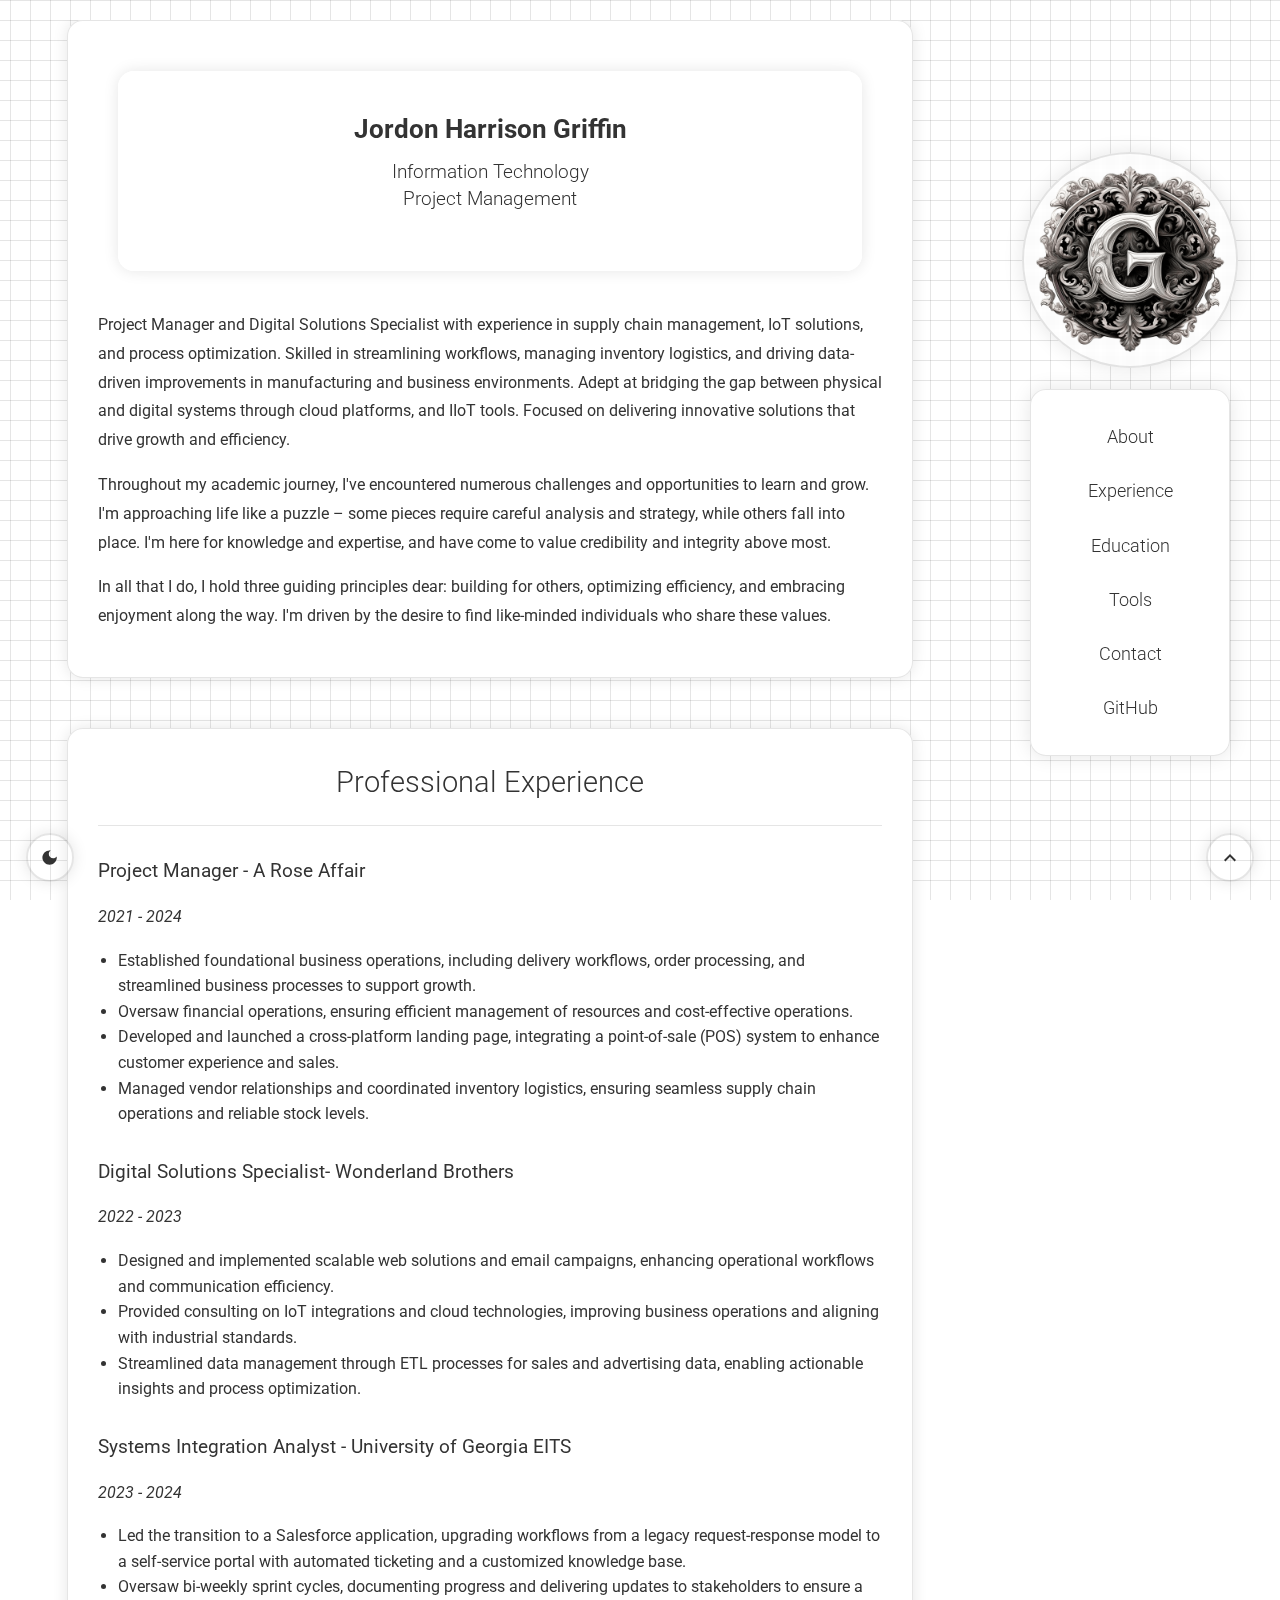
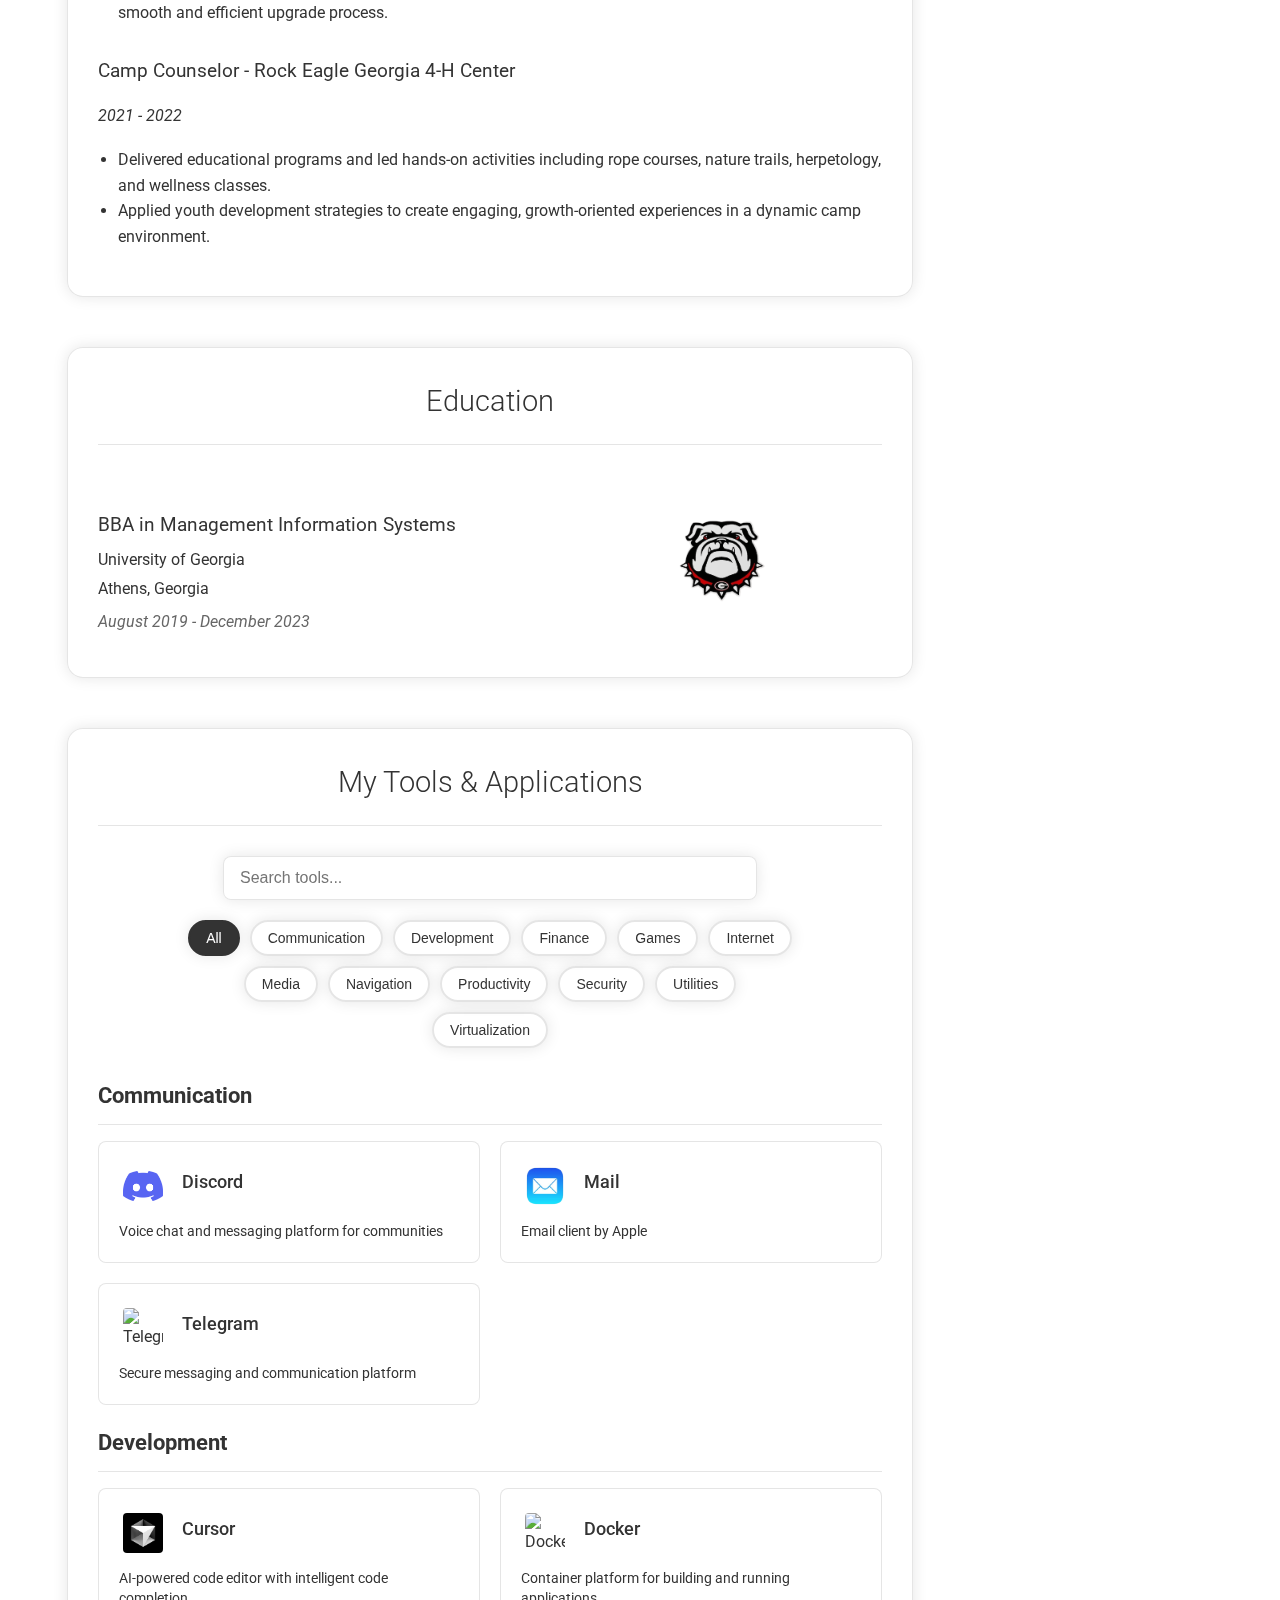
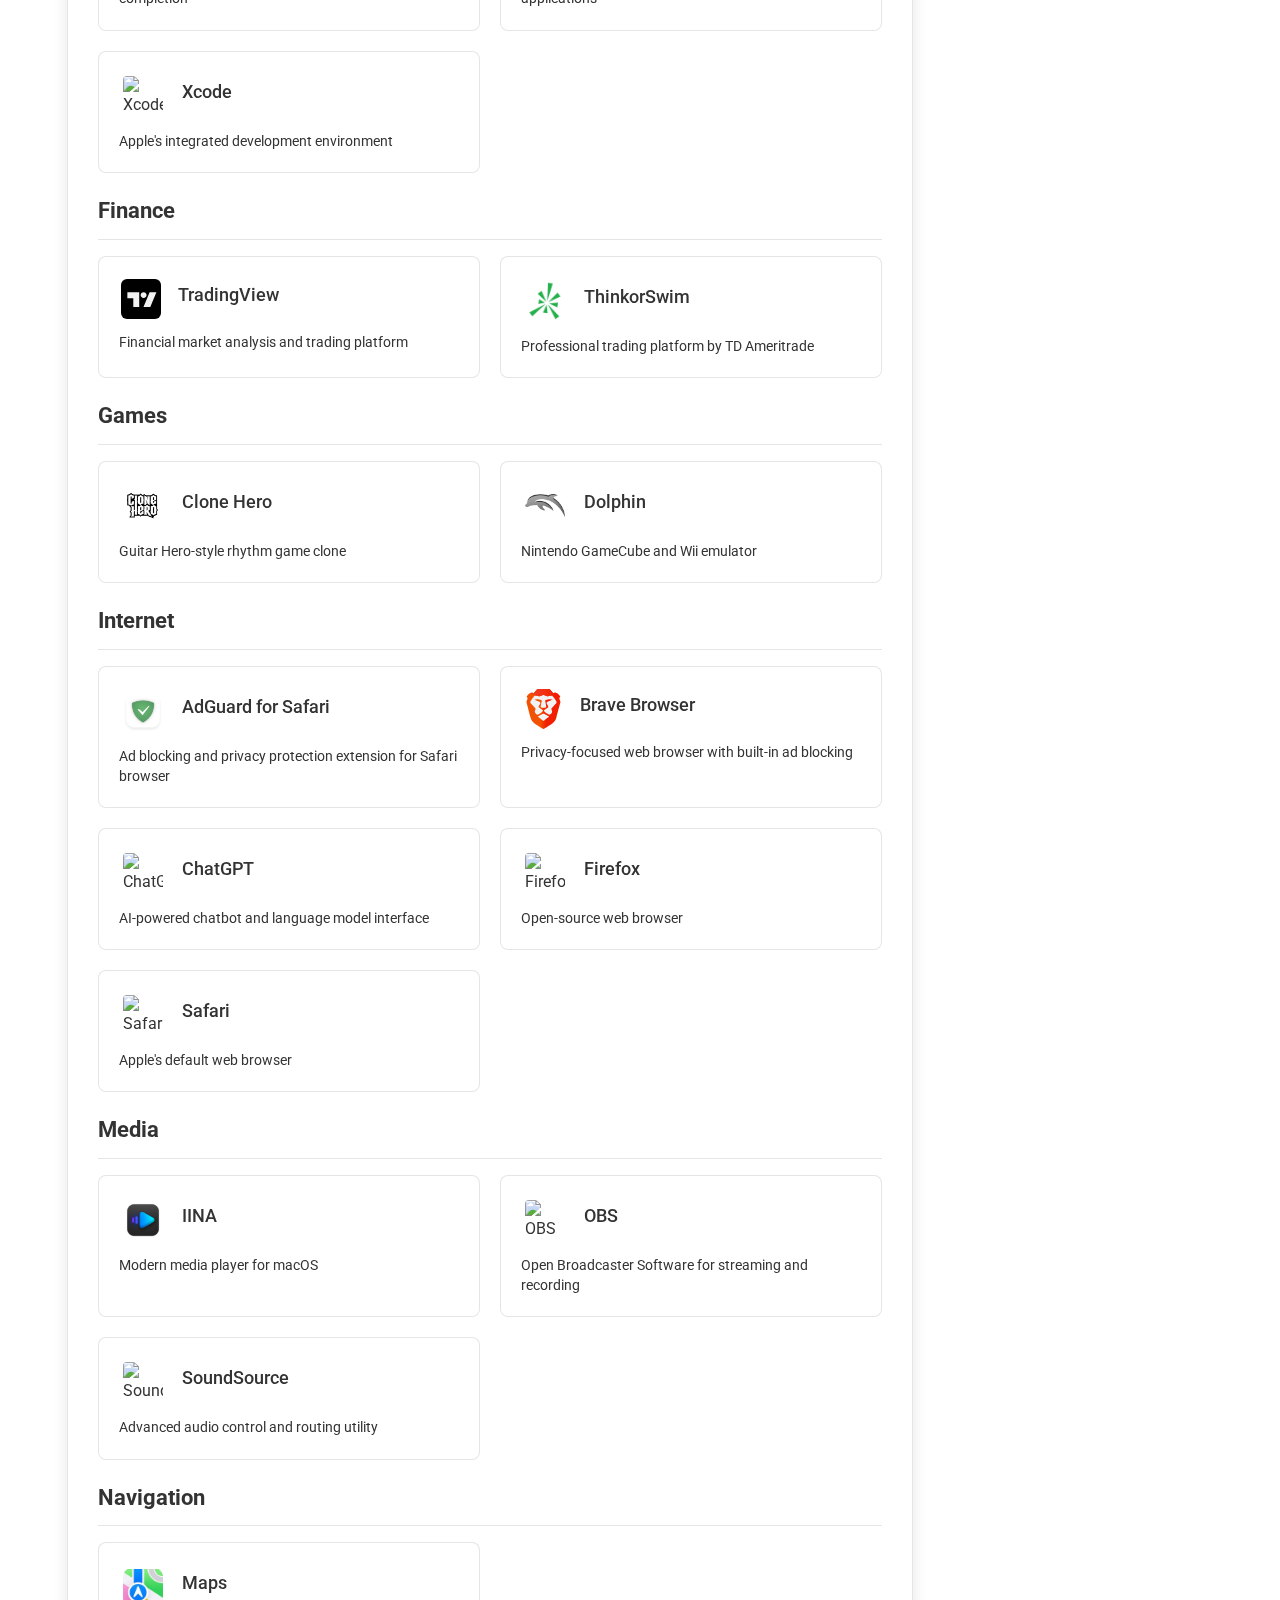
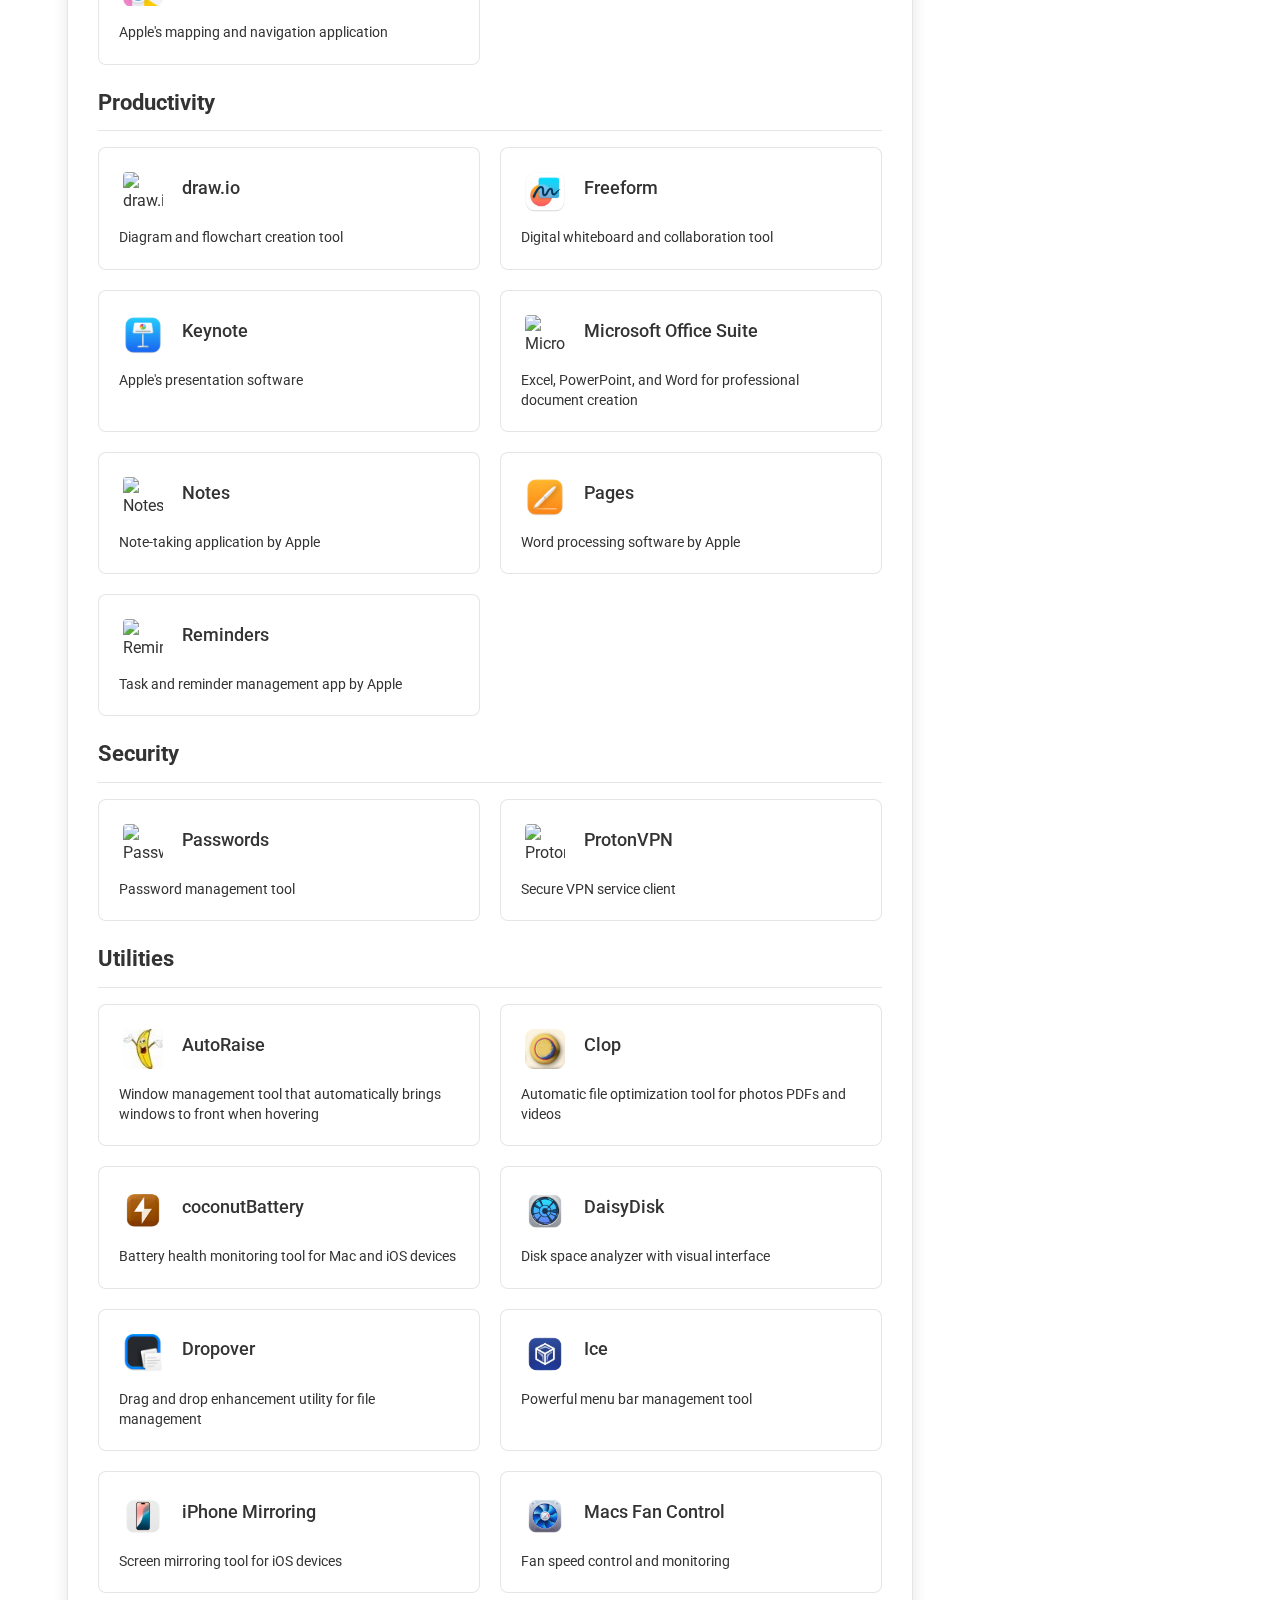
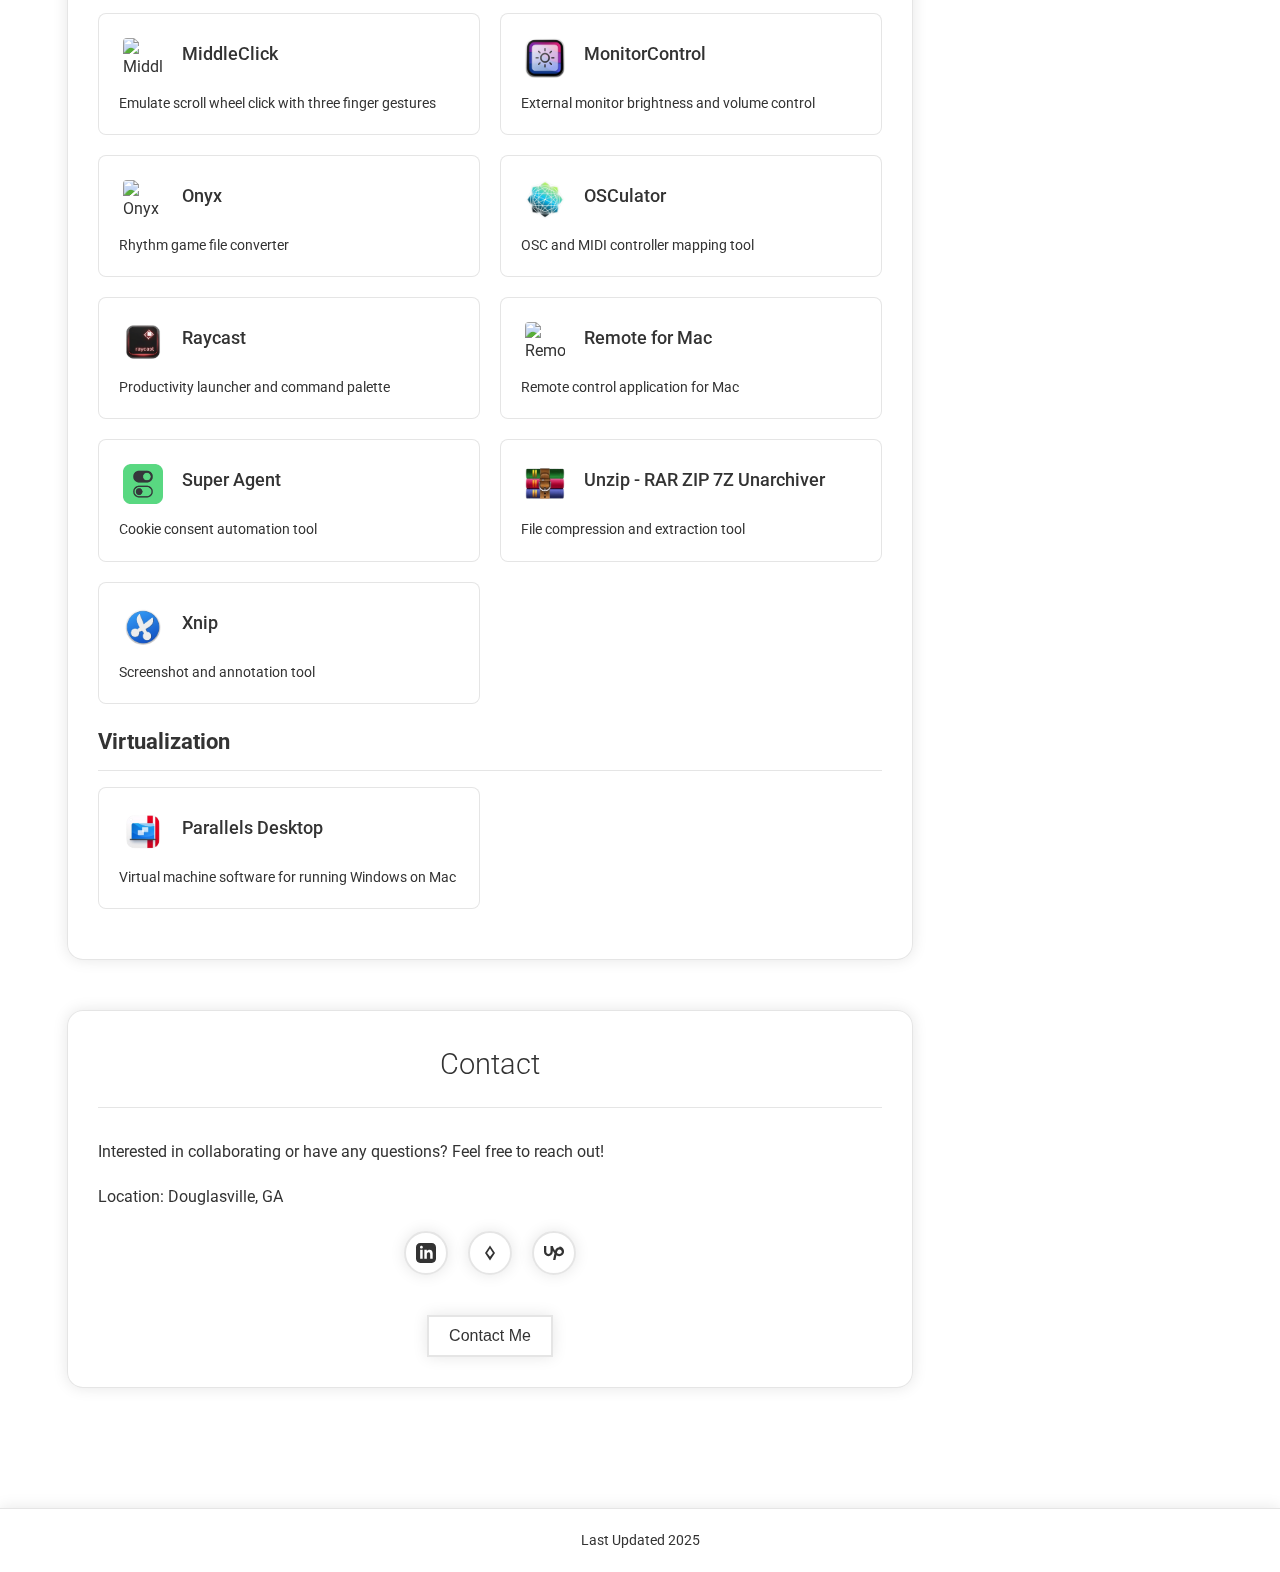
==== commit 2255892f: "Update index.html" ====
--- a/index.html
+++ b/index.html
@@ -894,15 +894,19 @@
         .tools-controls {
             margin: 0 auto 30px;
             padding: 0 20px;
+            max-width: 600px; /* Add max-width for better desktop layout */
         }
 
         .search-box {
             margin-bottom: 20px;
             width: 100%;
+            display: flex;
+            justify-content: center;
         }
 
         .search-box input {
             width: 100%;
+            max-width: 500px; /* Add max-width for better control */
             padding: 12px 16px;
             border: 2px solid var(--border-color);
             border-radius: 16px;
@@ -915,9 +919,33 @@
             -webkit-backdrop-filter: blur(5px);
         }
 
-        .search-box input:focus {
-            outline: none;
-            border-color: var(--text-color);
+        /* Mobile adjustments for tools section */
+        @media (max-width: 768px) {
+            .tools-controls {
+                padding: 0 15px;
+                margin: 0 auto 20px;
+            }
+
+            .search-box input {
+                font-size: 14px;
+                padding: 10px 14px;
+                max-width: 100%; /* Allow full width on mobile */
+            }
+        }
+
+        /* Dark mode adjustments for search box */
+        [data-theme="dark"] .search-box input {
+            background-color: rgba(42, 42, 42, 0.9);
+            color: #fff;
+            border-color: rgba(255, 255, 255, 0.2);
+        }
+
+        [data-theme="dark"] .search-box input::placeholder {
+            color: rgba(255, 255, 255, 0.6);
+        }
+
+        [data-theme="dark"] .search-box input:focus {
+            border-color: rgba(255, 255, 255, 0.4);
             box-shadow: 0 0 20px var(--glow-effect);
         }
 
@@ -953,56 +981,6 @@
             background: var(--text-color);
             color: var(--dark-bg);
             border-color: var(--text-color);
-        }
-
-        /* Mobile adjustments for tools section */
-        @media (max-width: 768px) {
-            .tools-controls {
-                padding: 0 15px;
-            }
-
-            .category-filters {
-                padding: 0 5px;
-                gap: 8px;
-            }
-
-            .filter-btn {
-                padding: 6px 12px;
-                font-size: 13px;
-                flex: 0 0 auto;
-            }
-
-            .search-box input {
-                font-size: 14px;
-                padding: 10px 14px;
-            }
-        }
-
-        /* Dark mode adjustments for tools section */
-        [data-theme="dark"] .search-box input {
-            background-color: rgba(42, 42, 42, 0.9);
-            color: #fff;
-            border-color: rgba(255, 255, 255, 0.2);
-        }
-
-        [data-theme="dark"] .search-box input::placeholder {
-            color: rgba(255, 255, 255, 0.6);
-        }
-
-        [data-theme="dark"] .filter-btn {
-            background-color: rgba(42, 42, 42, 0.9);
-            border-color: rgba(255, 255, 255, 0.2);
-        }
-
-        [data-theme="dark"] .filter-btn:hover {
-            background-color: #fff;
-            color: #2a2a2a;
-        }
-
-        [data-theme="dark"] .filter-btn.active {
-            background-color: #fff;
-            color: #2a2a2a;
-            border-color: #fff;
         }
 
         .tools-list li {
@@ -1557,13 +1535,13 @@
             }
 
             #to-top {
-                bottom: 80px;
-                right: 20px;
+                bottom: 3%;
+                right: 3%;
             }
 
             #theme-toggle {
-                bottom: 80px;
-                left: 20px;
+                bottom: 3%;
+                left: 3%;
             }
         }
 
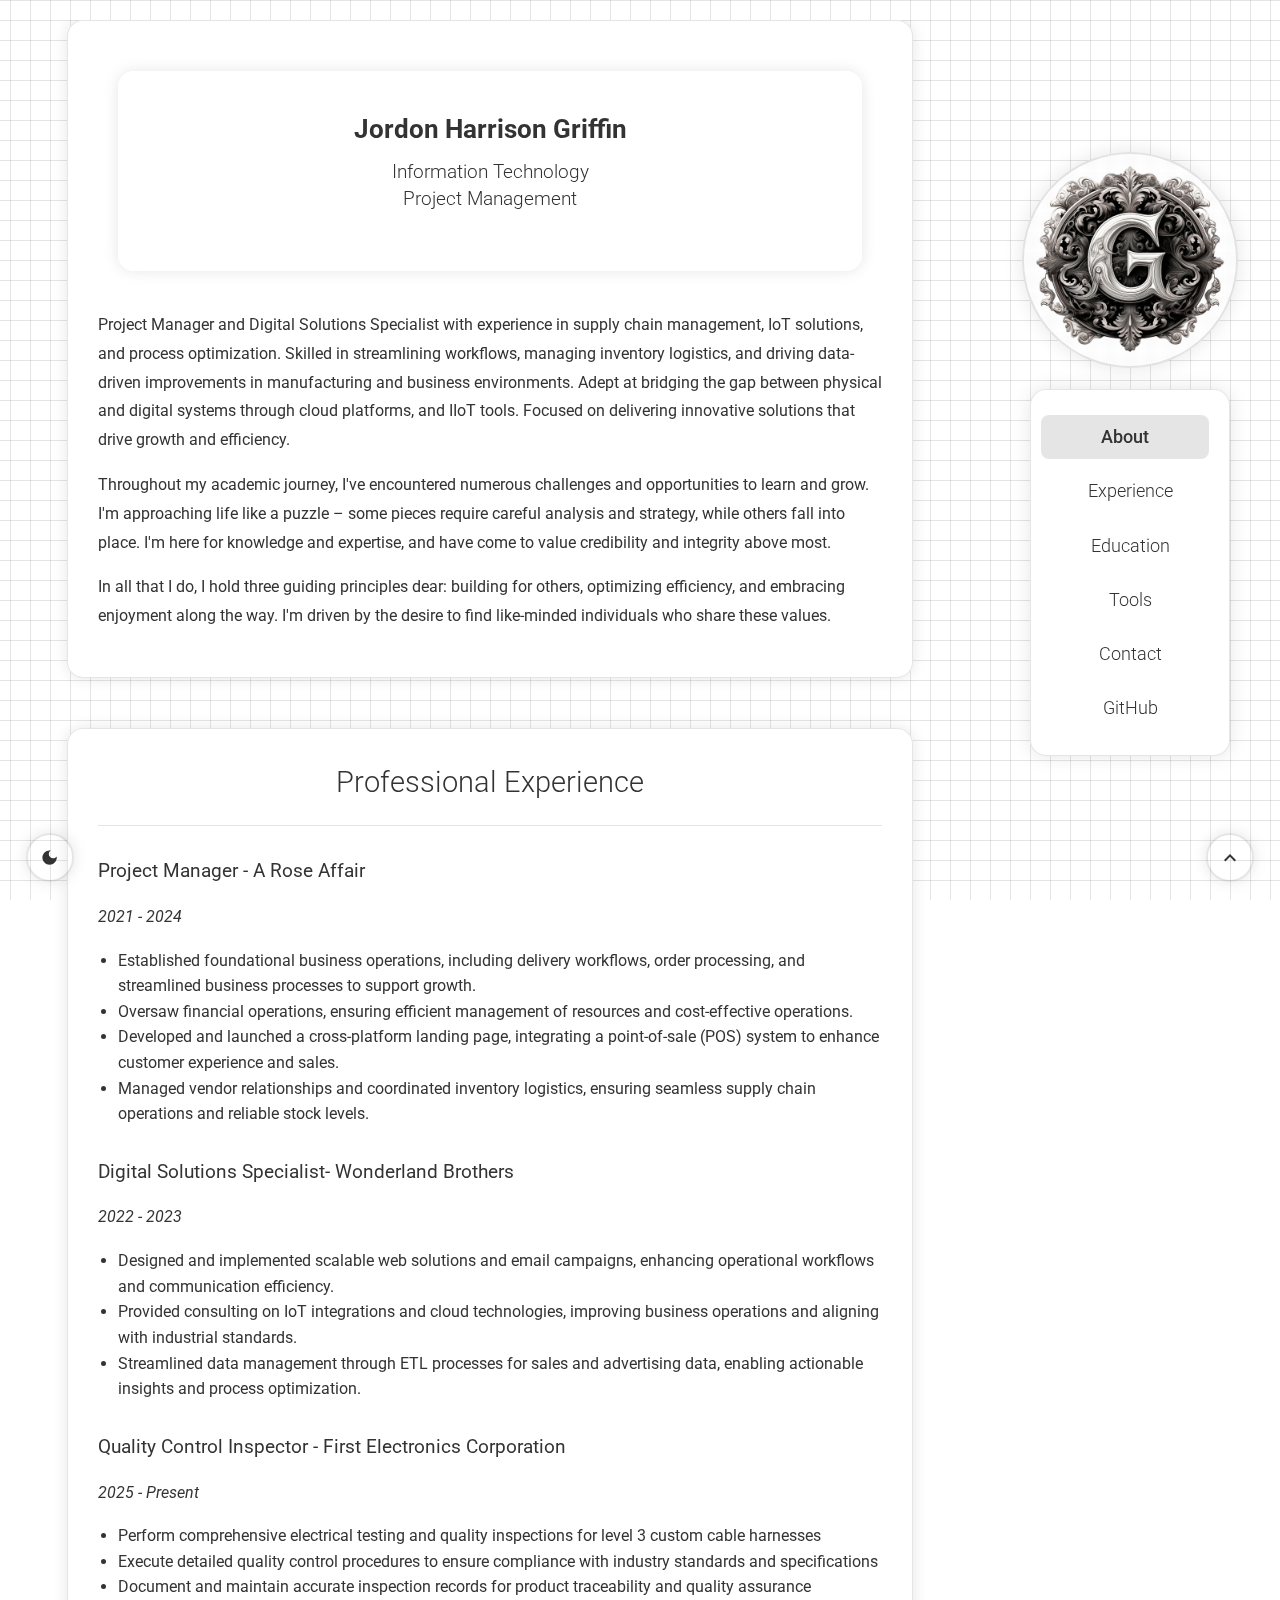
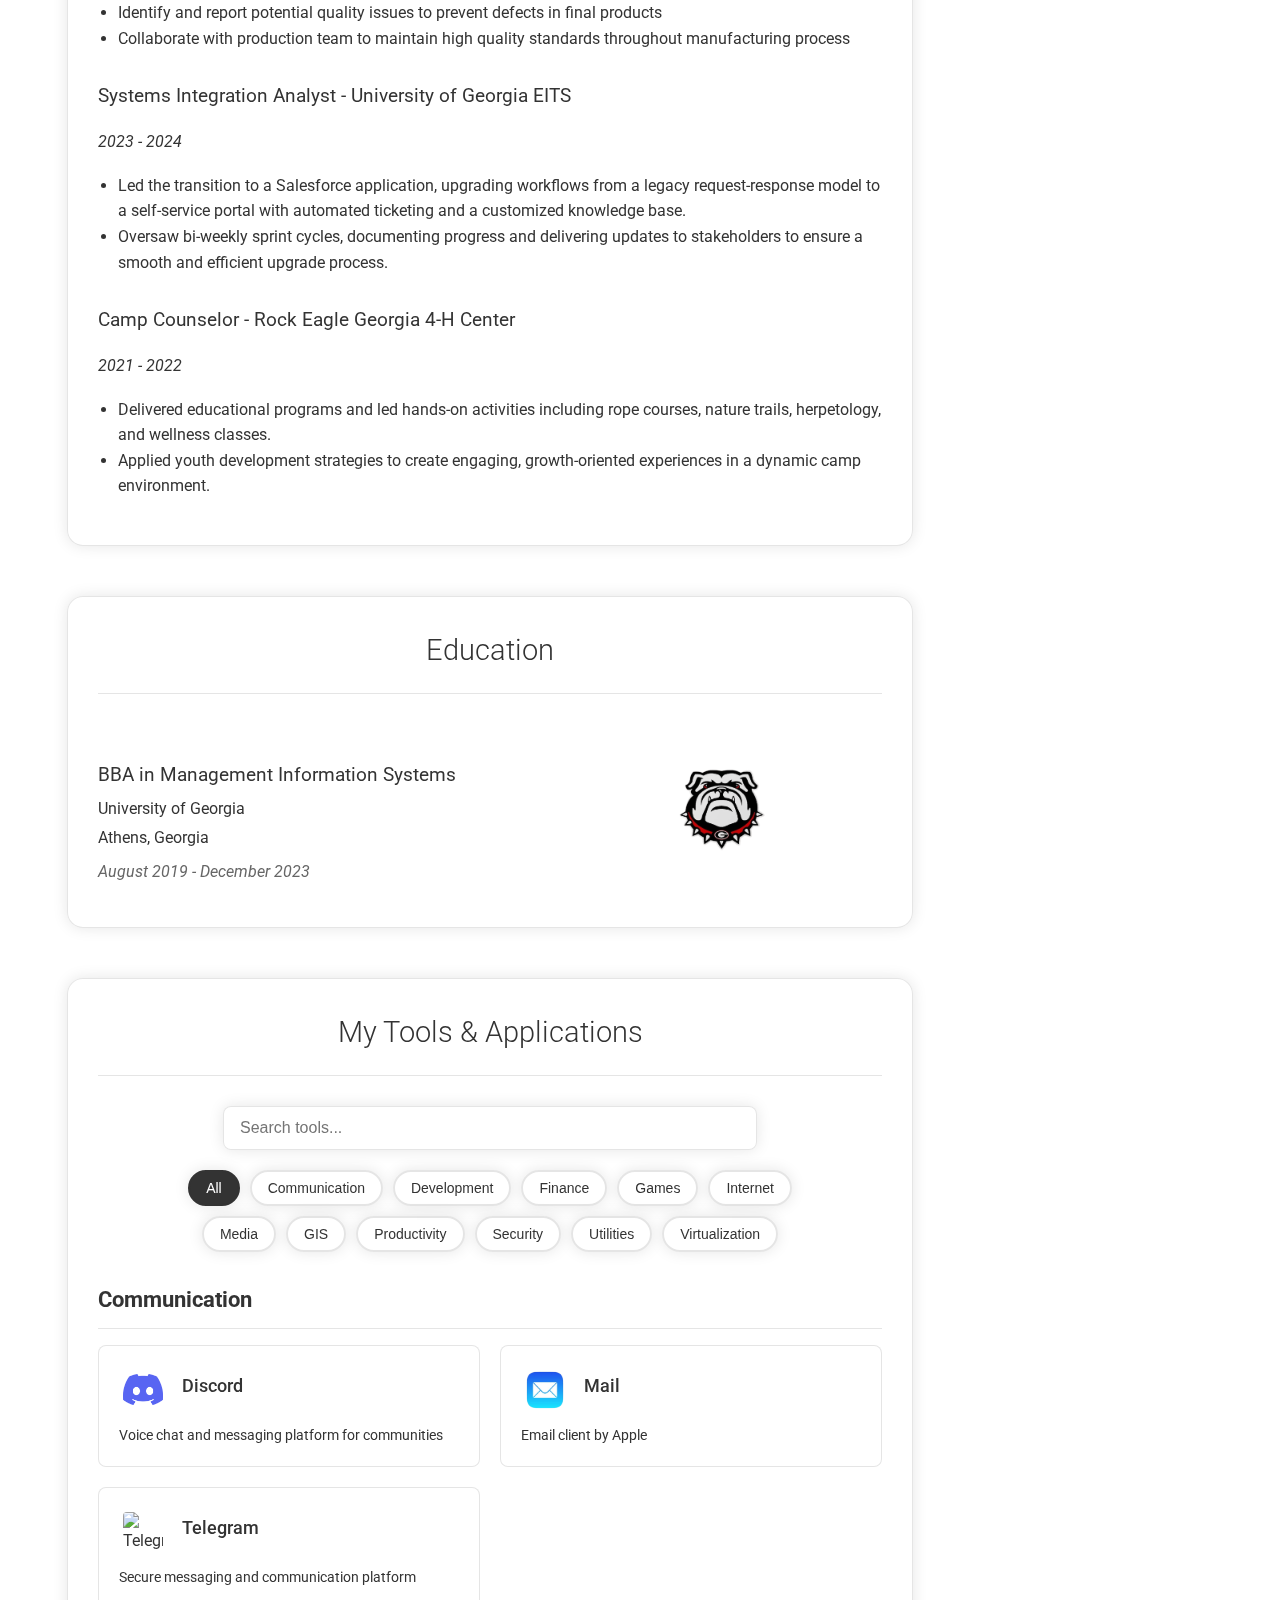
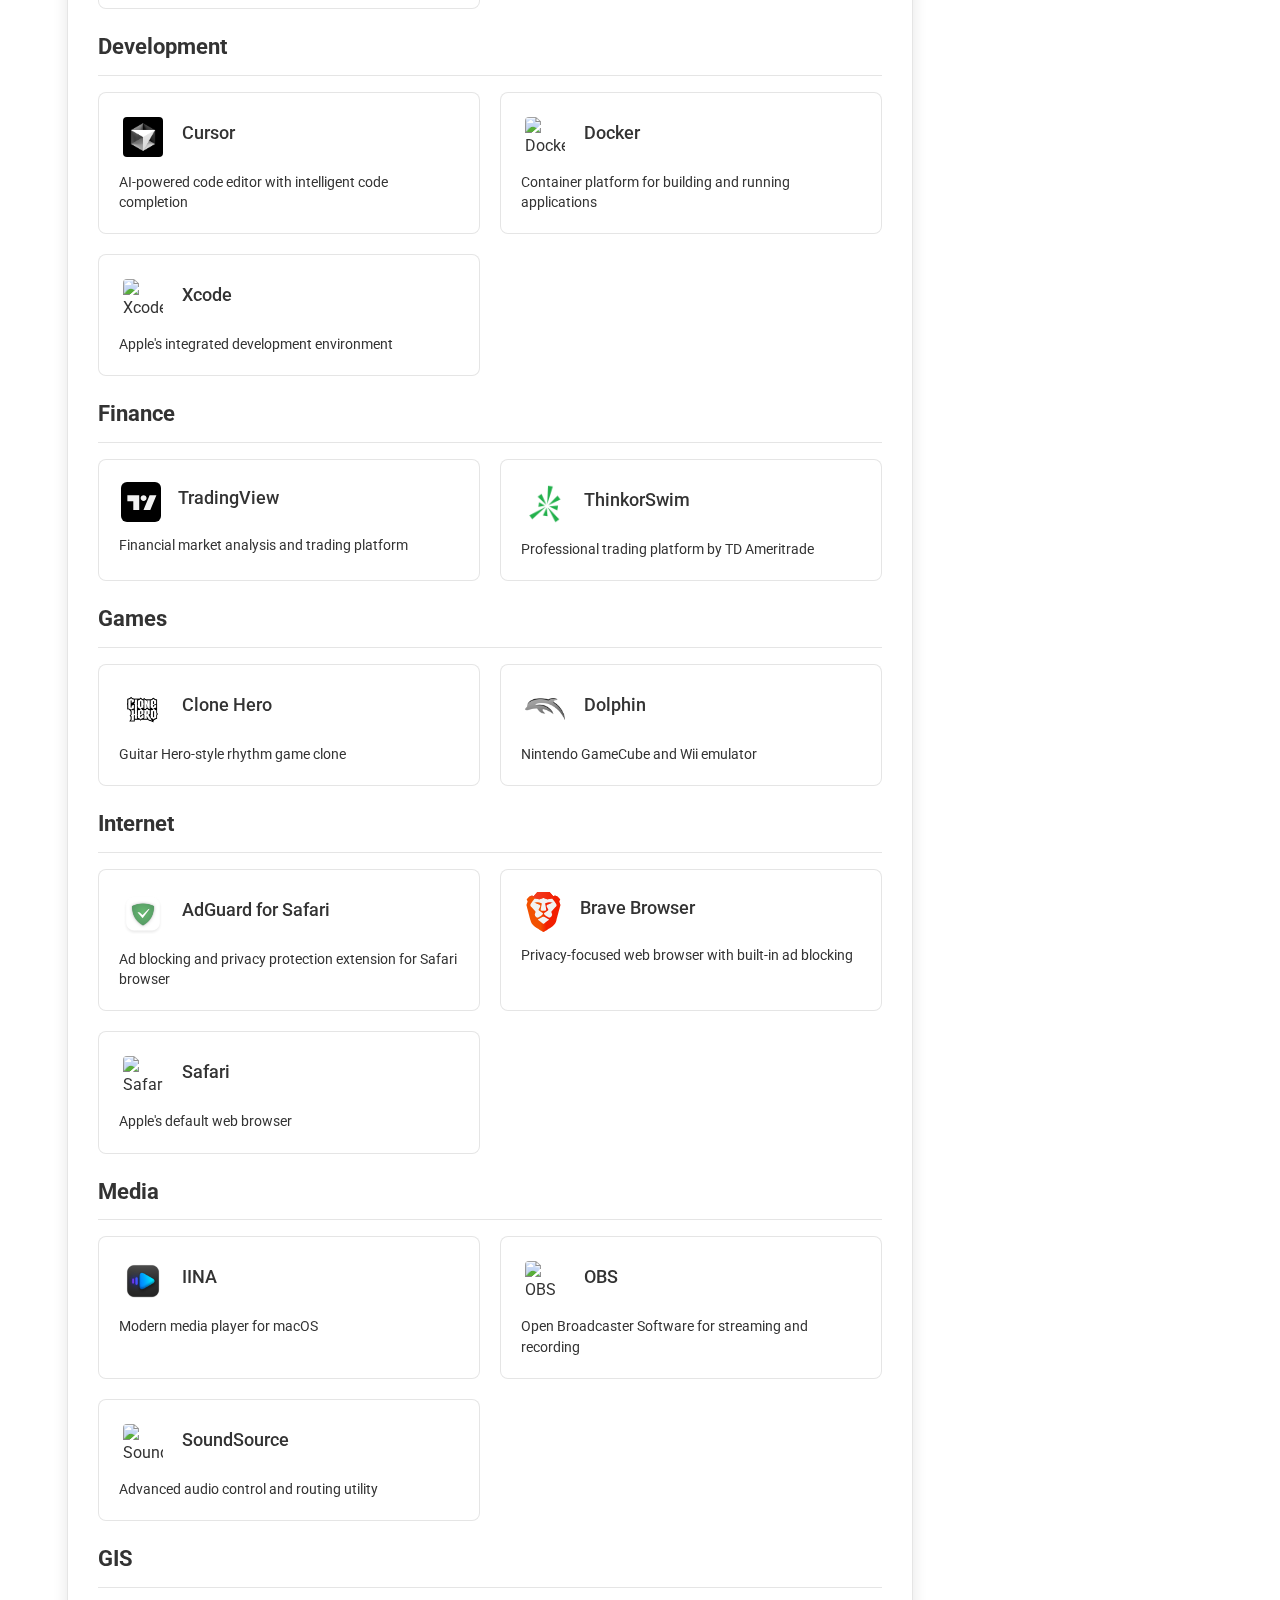
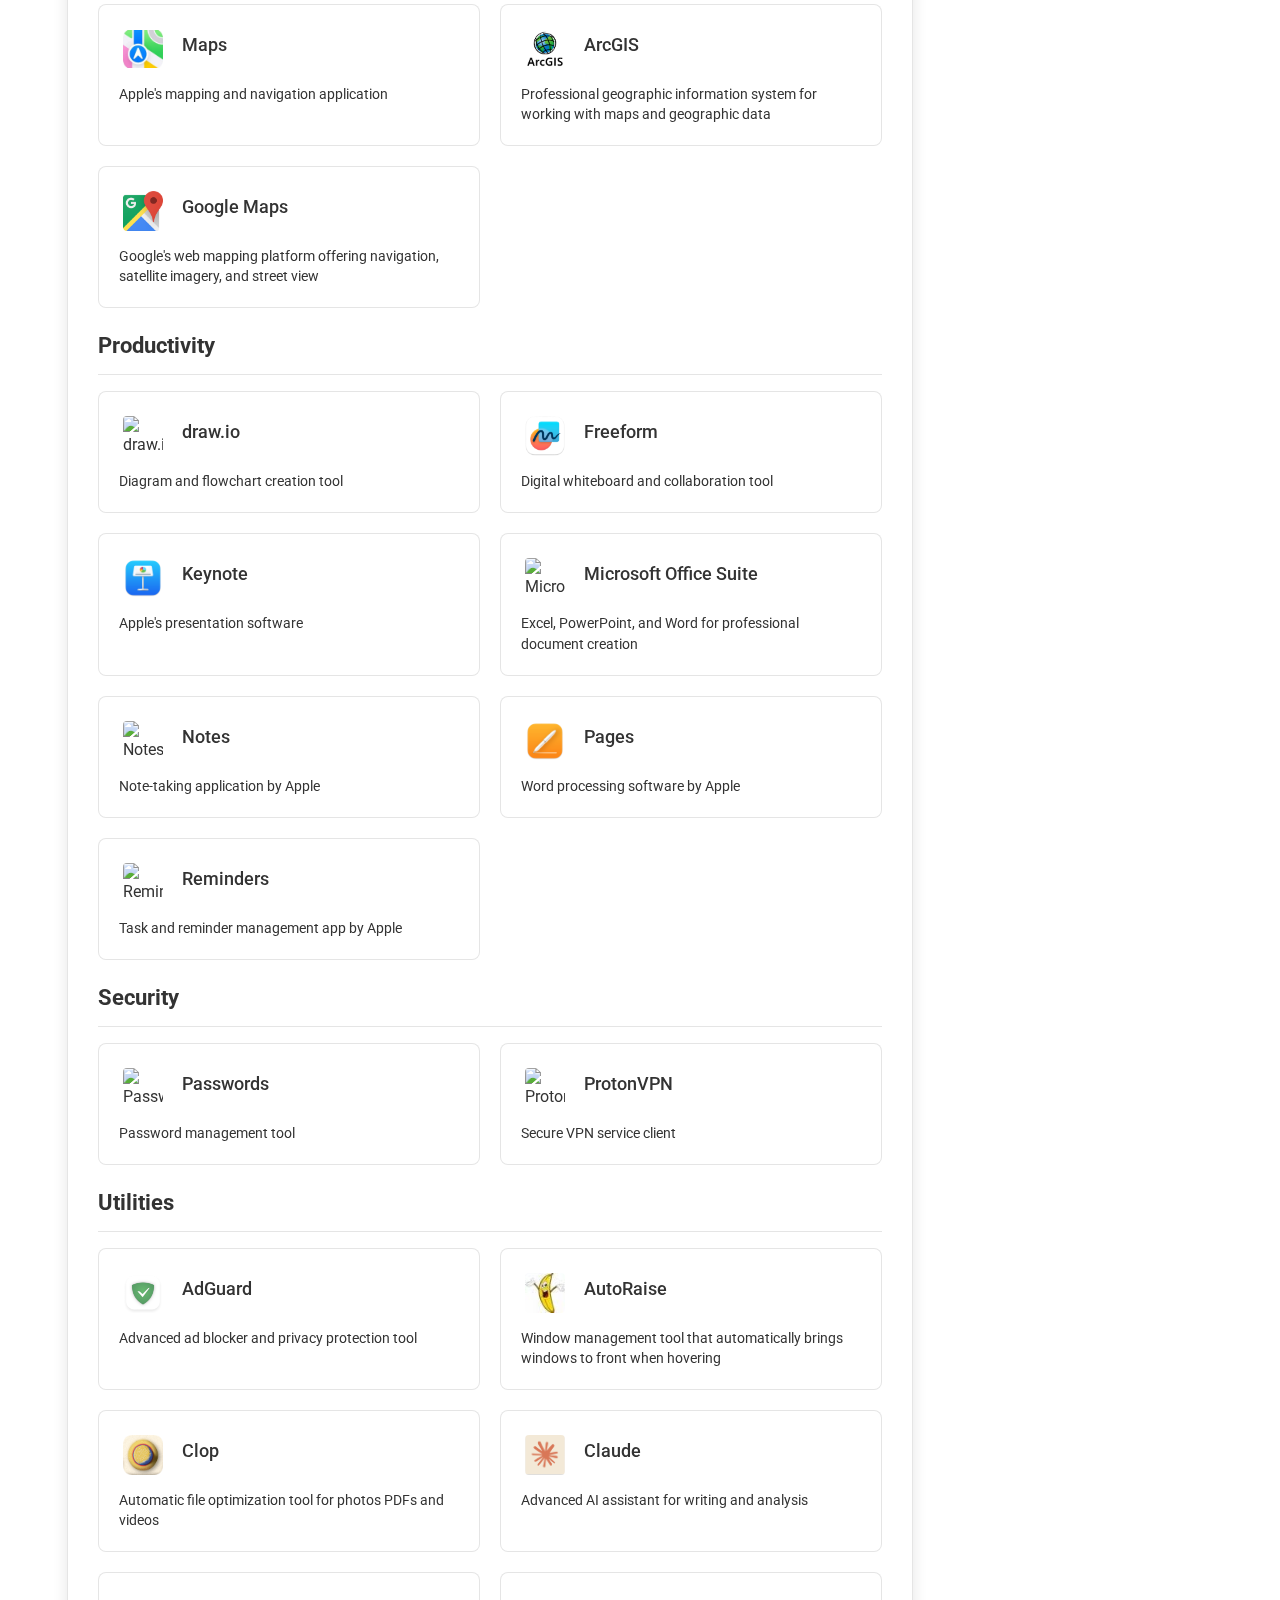
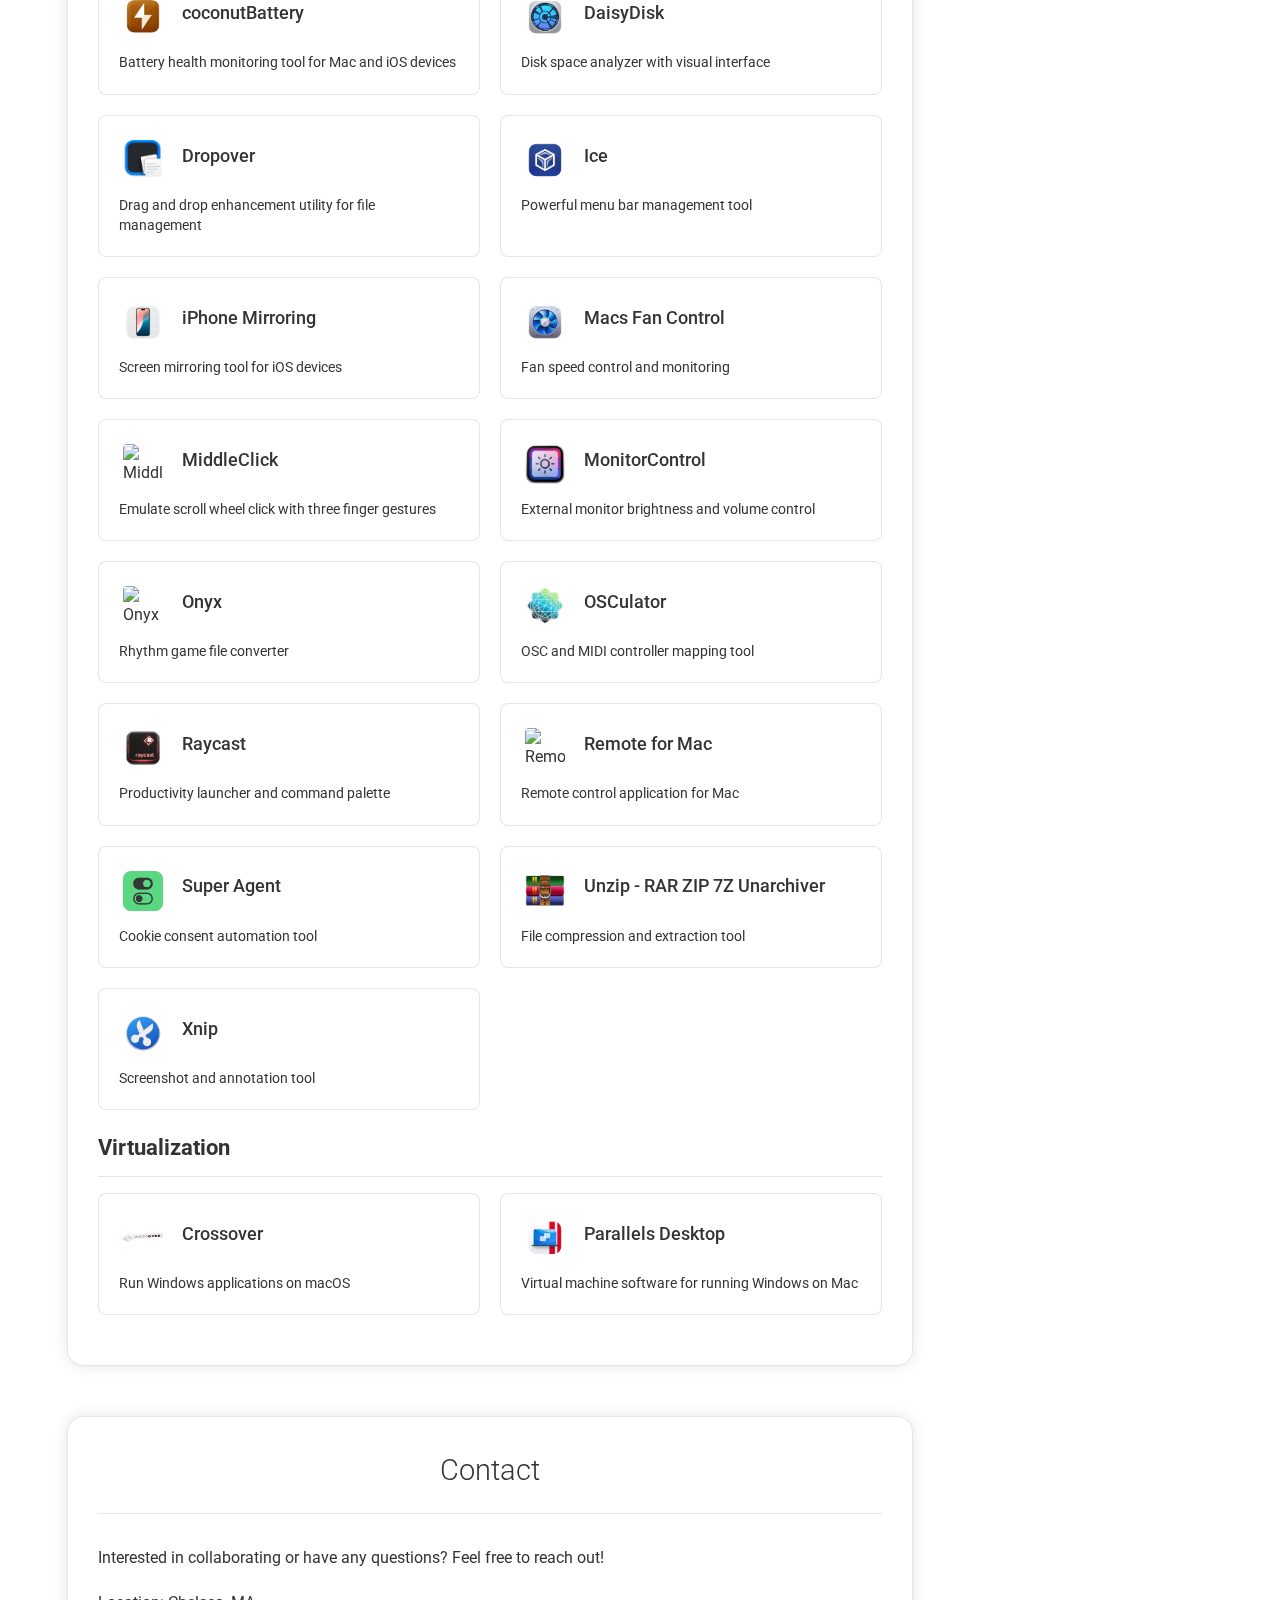
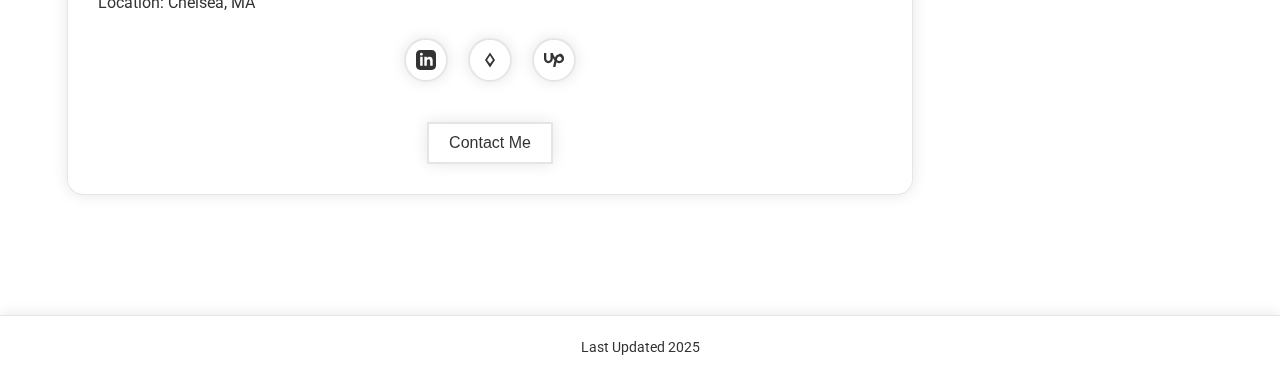
==== commit 4d1c97bd: "fec update 3/1/25" ====
--- a/index.html
+++ b/index.html
@@ -2233,7 +2233,7 @@
                     <img src="logo.png" alt="Jordon Griffin Logo">
                 </div>
                 <ul>
-                    <li><a href="#main-container">About</a></li>
+                    <li><a href="#welcome">About</a></li>
                     <li><a href="#experience">Experience</a></li>
                     <li><a href="#education">Education</a></li>
                     <li><a href="#tools">Tools</a></li>
@@ -2281,6 +2281,17 @@
                         </ul>
                     </div>
                     <div class="experience-item">
+                        <h4>Quality Control Inspector - First Electronics Corporation</h4>
+                        <p class="date">2025 - Present</p>
+                        <ul>
+                            <li>Perform comprehensive electrical testing and quality inspections for level 3 custom cable harnesses</li>
+                            <li>Execute detailed quality control procedures to ensure compliance with industry standards and specifications</li>
+                            <li>Document and maintain accurate inspection records for product traceability and quality assurance</li>
+                            <li>Identify and report potential quality issues to prevent defects in final products</li>
+                            <li>Collaborate with production team to maintain high quality standards throughout manufacturing process</li>
+                        </ul>
+                    </div>
+                    <div class="experience-item">
                         <h4>Systems Integration Analyst - University of Georgia EITS</h4>
                         <p class="date">2023 - 2024</p>
                         <ul>
@@ -2328,7 +2339,7 @@
                             <button type="button" class="filter-btn" data-category="games">Games</button>
                             <button type="button" class="filter-btn" data-category="internet">Internet</button>
                             <button type="button" class="filter-btn" data-category="media">Media</button>
-                            <button type="button" class="filter-btn" data-category="navigation">Navigation</button>
+                            <button type="button" class="filter-btn" data-category="gis">GIS</button>
                             <button type="button" class="filter-btn" data-category="productivity">Productivity</button>
                             <button type="button" class="filter-btn" data-category="security">Security</button>
                             <button type="button" class="filter-btn" data-category="utilities">Utilities</button>
@@ -2472,24 +2483,6 @@
                                     </a>
                                 </li>
                                 <li>
-                                    <a href="https://chat.openai.com" target="_blank">
-                                        <div class="tool-header">
-                                            <img src="chatgpt-black.png" alt="ChatGPT Logo" class="tool-logo chatgpt-logo">
-                                            <span class="tool-name">ChatGPT</span>
-                                        </div>
-                                        <span class="tool-description">AI-powered chatbot and language model interface</span>
-                                    </a>
-                                </li>
-                                <li>
-                                    <a href="https://www.mozilla.org/firefox" target="_blank">
-                                        <div class="tool-header">
-                                            <img src="https://www.mozilla.org/media/img/favicons/firefox/browser/favicon-196x196.59e3822720be.png" alt="Firefox Logo" class="tool-logo">
-                                            <span class="tool-name">Firefox</span>
-                                        </div>
-                                        <span class="tool-description">Open-source web browser</span>
-                                    </a>
-                                </li>
-                                <li>
                                     <a href="https://www.apple.com/safari/" target="_blank">
                                         <div class="tool-header">
                                             <img src="safari.png" alt="Safari Logo" class="tool-logo">
@@ -2535,7 +2528,7 @@
                         </div>
 
                         <div class="tools-category">
-                            <h4>Navigation</h4>
+                            <h4>GIS</h4>
                             <ul class="tools-list">
                                 <li>
                                     <a href="https://www.apple.com/maps/" target="_blank">
@@ -2544,6 +2537,24 @@
                                             <span class="tool-name">Maps</span>
                                         </div>
                                         <span class="tool-description">Apple's mapping and navigation application</span>
+                                    </a>
+                                </li>
+                                <li>
+                                    <a href="https://www.arcgis.com/index.html" target="_blank">
+                                        <div class="tool-header">
+                                            <img src="arcgis.png" alt="ArcGIS Logo" class="tool-logo">
+                                            <span class="tool-name">ArcGIS</span>
+                                        </div>
+                                        <span class="tool-description">Professional geographic information system for working with maps and geographic data</span>
+                                    </a>
+                                </li>
+                                <li>
+                                    <a href="https://www.google.com/maps" target="_blank">
+                                        <div class="tool-header">
+                                            <img src="googlemaps.png" alt="Google Maps Logo" class="tool-logo">
+                                            <span class="tool-name">Google Maps</span>
+                                        </div>
+                                        <span class="tool-description">Google's web mapping platform offering navigation, satellite imagery, and street view</span>
                                     </a>
                                 </li>
                             </ul>
@@ -2646,6 +2657,15 @@
                             <h4>Utilities</h4>
                             <ul class="tools-list">
                                 <li>
+                                    <a href="https://adguard.com/en/welcome.html" target="_blank">
+                                        <div class="tool-header">
+                                            <img src="adguard.png" alt="AdGuard Logo" class="tool-logo">
+                                            <span class="tool-name">AdGuard</span>
+                                        </div>
+                                        <span class="tool-description">Advanced ad blocker and privacy protection tool</span>
+                                    </a>
+                                </li>
+                                <li>
                                     <a href="https://github.com/sbmpost/AutoRaise" target="_blank">
                                         <div class="tool-header">
                                             <img src="autoraise.jpeg" alt="AutoRaise Logo" class="tool-logo">
@@ -2661,6 +2681,15 @@
                                             <span class="tool-name">Clop</span>
                                         </div>
                                         <span class="tool-description">Automatic file optimization tool for photos PDFs and videos</span>
+                                    </a>
+                                </li>
+                                <li>
+                                    <a href="https://www.anthropic.com/claude" target="_blank">
+                                        <div class="tool-header">
+                                            <img src="claude.png" alt="Claude Logo" class="tool-logo">
+                                            <span class="tool-name">Claude</span>
+                                        </div>
+                                        <span class="tool-description">Advanced AI assistant for writing and analysis</span>
                                     </a>
                                 </li>
                                 <li>
@@ -2804,6 +2833,15 @@
                         <div class="tools-category">
                             <h4>Virtualization</h4>
                             <ul class="tools-list">
+                                <li>
+                                    <a href="https://www.codeweavers.com/crossover#mac" target="_blank">
+                                        <div class="tool-header">
+                                            <img src="crossover.png" alt="Crossover Logo" class="tool-logo">
+                                            <span class="tool-name">Crossover</span>
+                                        </div>
+                                        <span class="tool-description">Run Windows applications on macOS</span>
+                                    </a>
+                                </li>
                                 <li>
                                     <a href="https://www.parallels.com/products/desktop" target="_blank">
                                         <div class="tool-header">
@@ -2822,7 +2860,7 @@
                     <h3 id="contact">Contact</h3>
                     <p>Interested in collaborating or have any questions? Feel free to reach out!</p>
                     <div id="contact-info">
-                        <p>Location: Douglasville, GA</p>
+                        <p>Location: Chelsea, MA</p>
                         <div class="social-buttons">
                             <a href="https://www.linkedin.com/in/jordon-griffin-191441251" target="_blank" class="social-button">
                                 <svg xmlns="http://www.w3.org/2000/svg" viewBox="0 0 24 24">
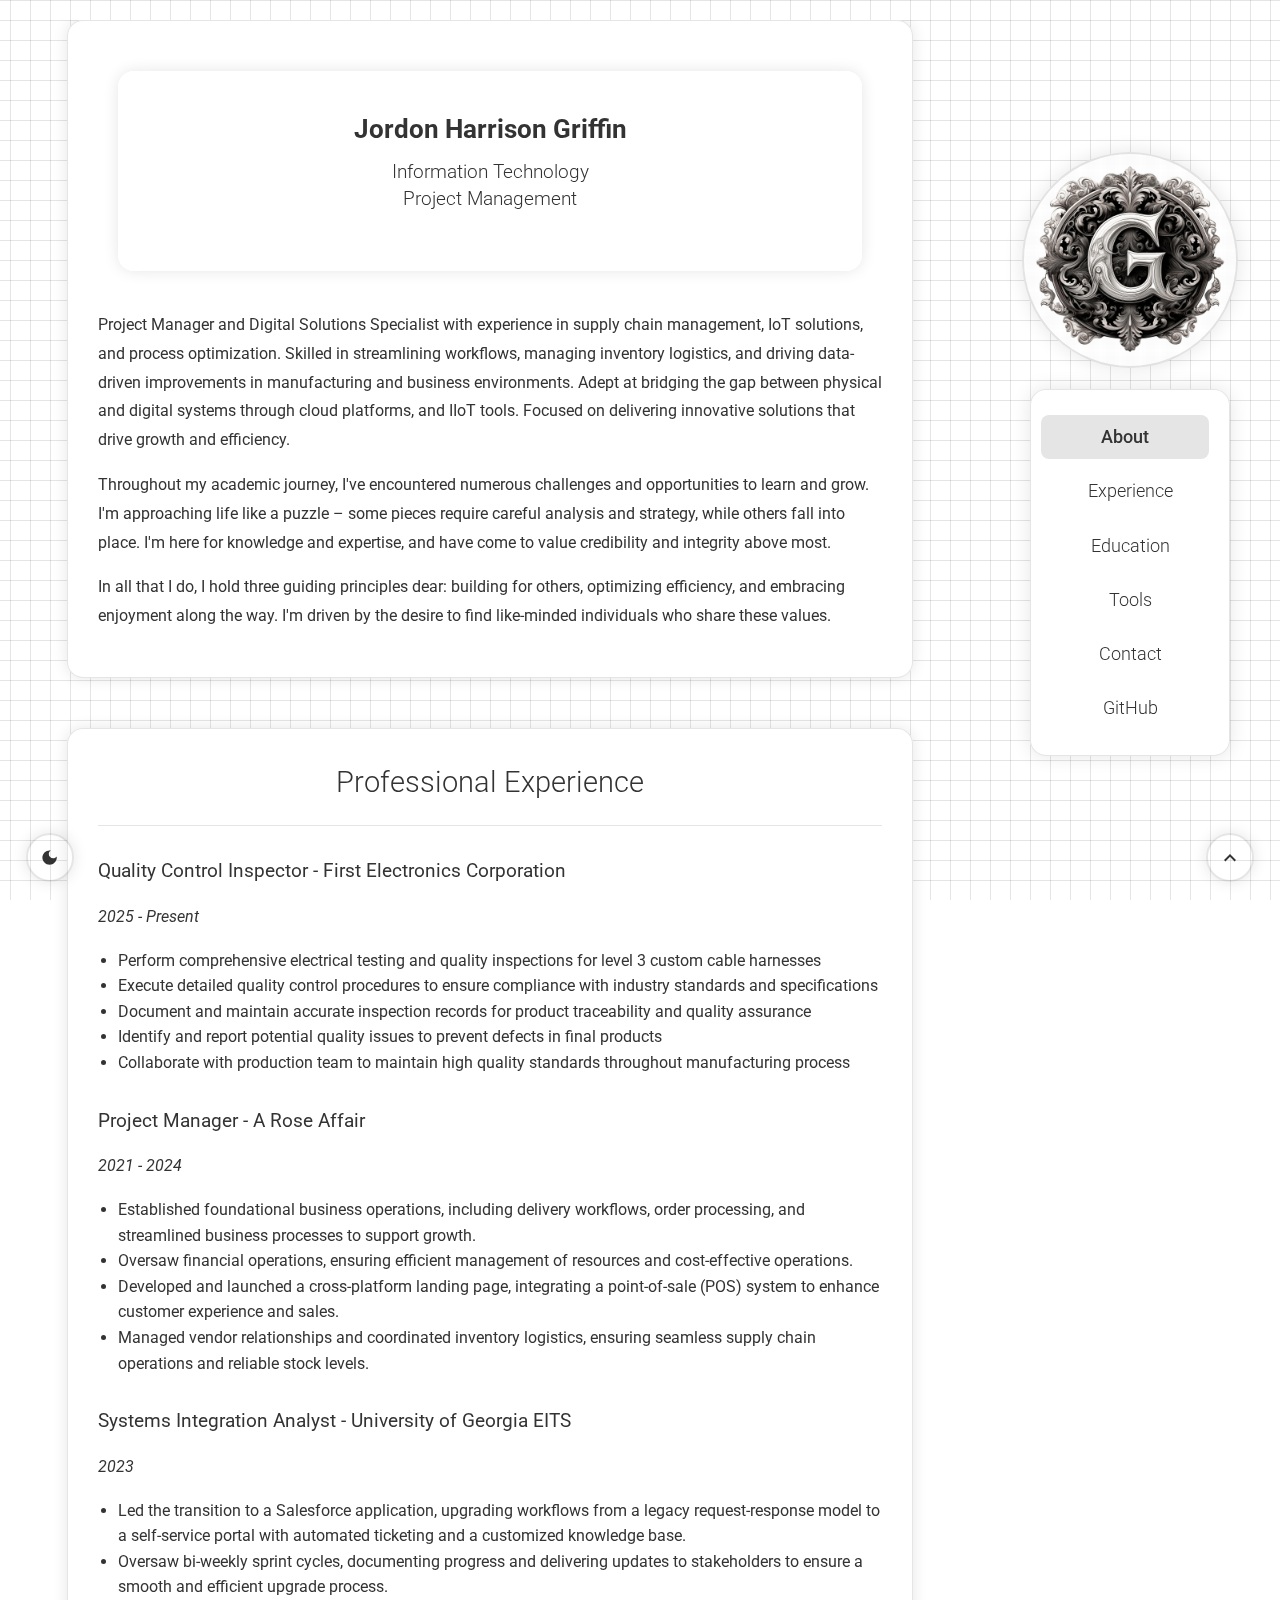
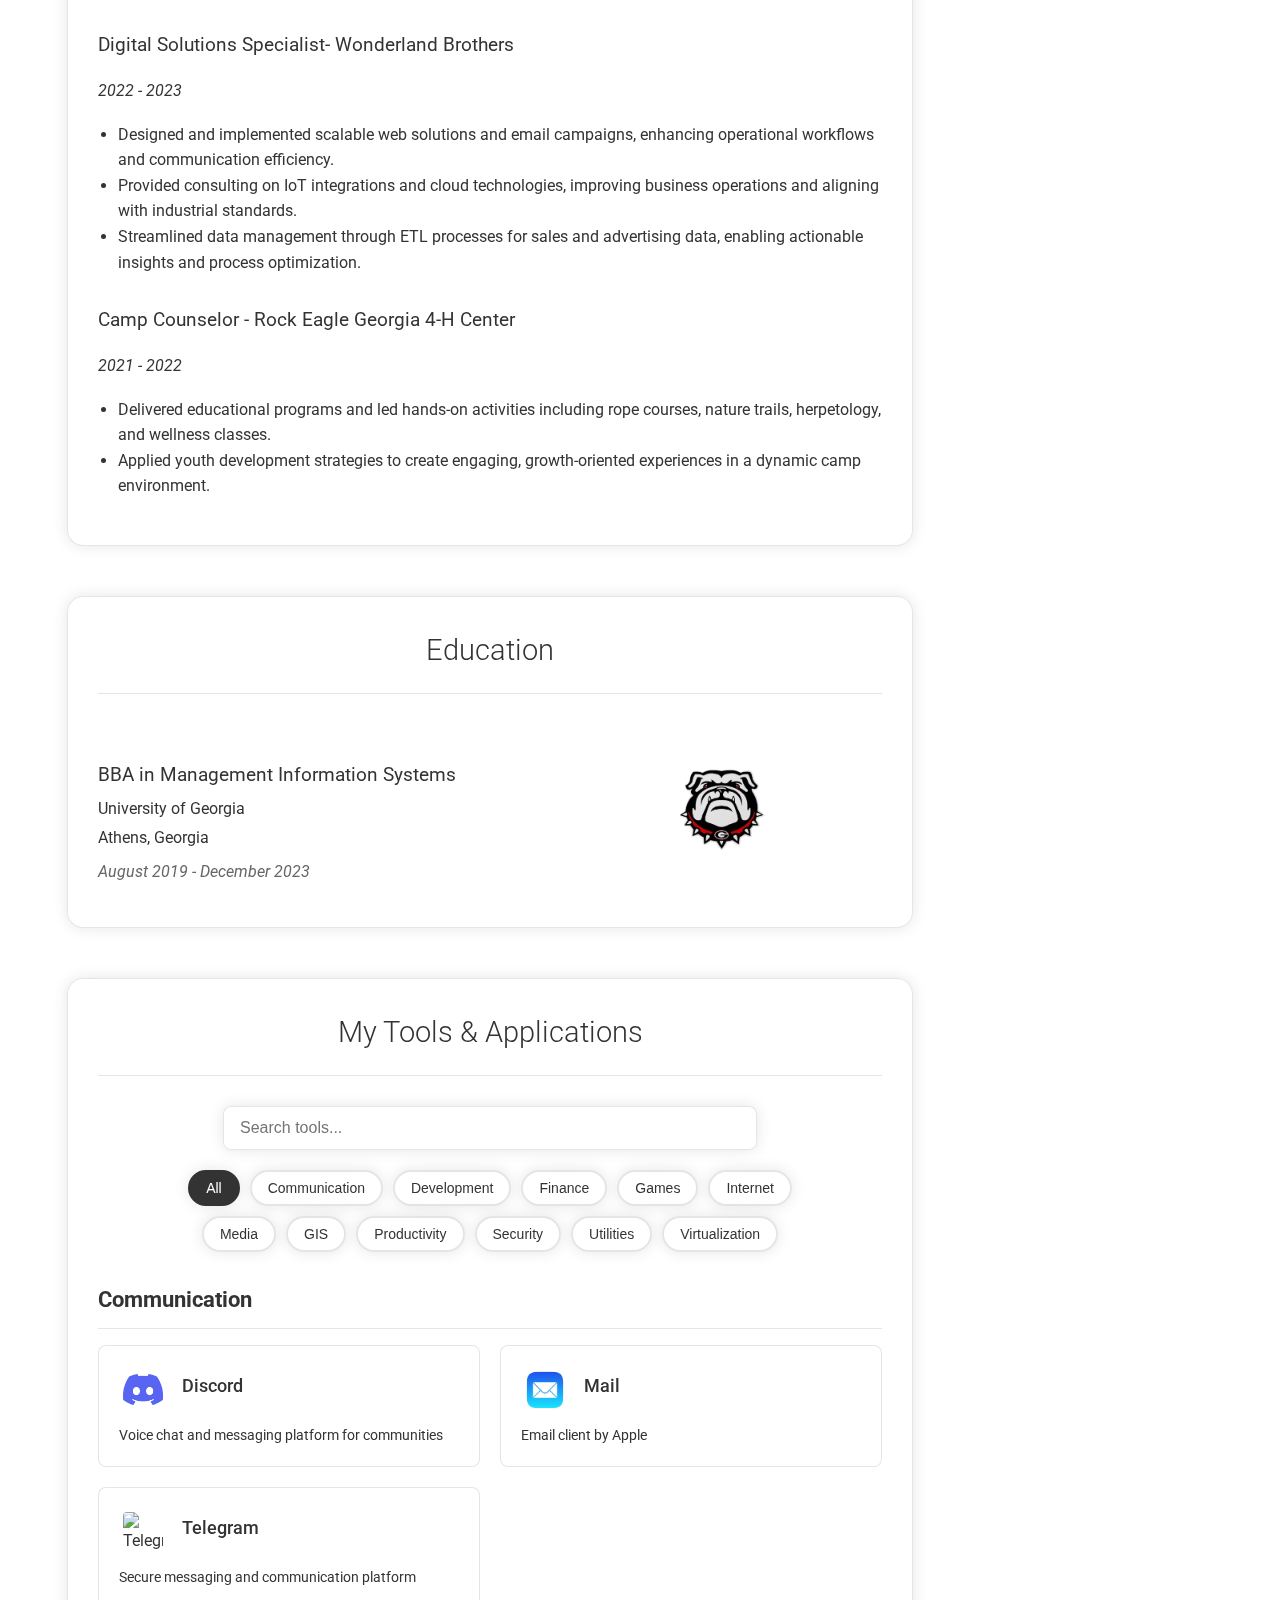
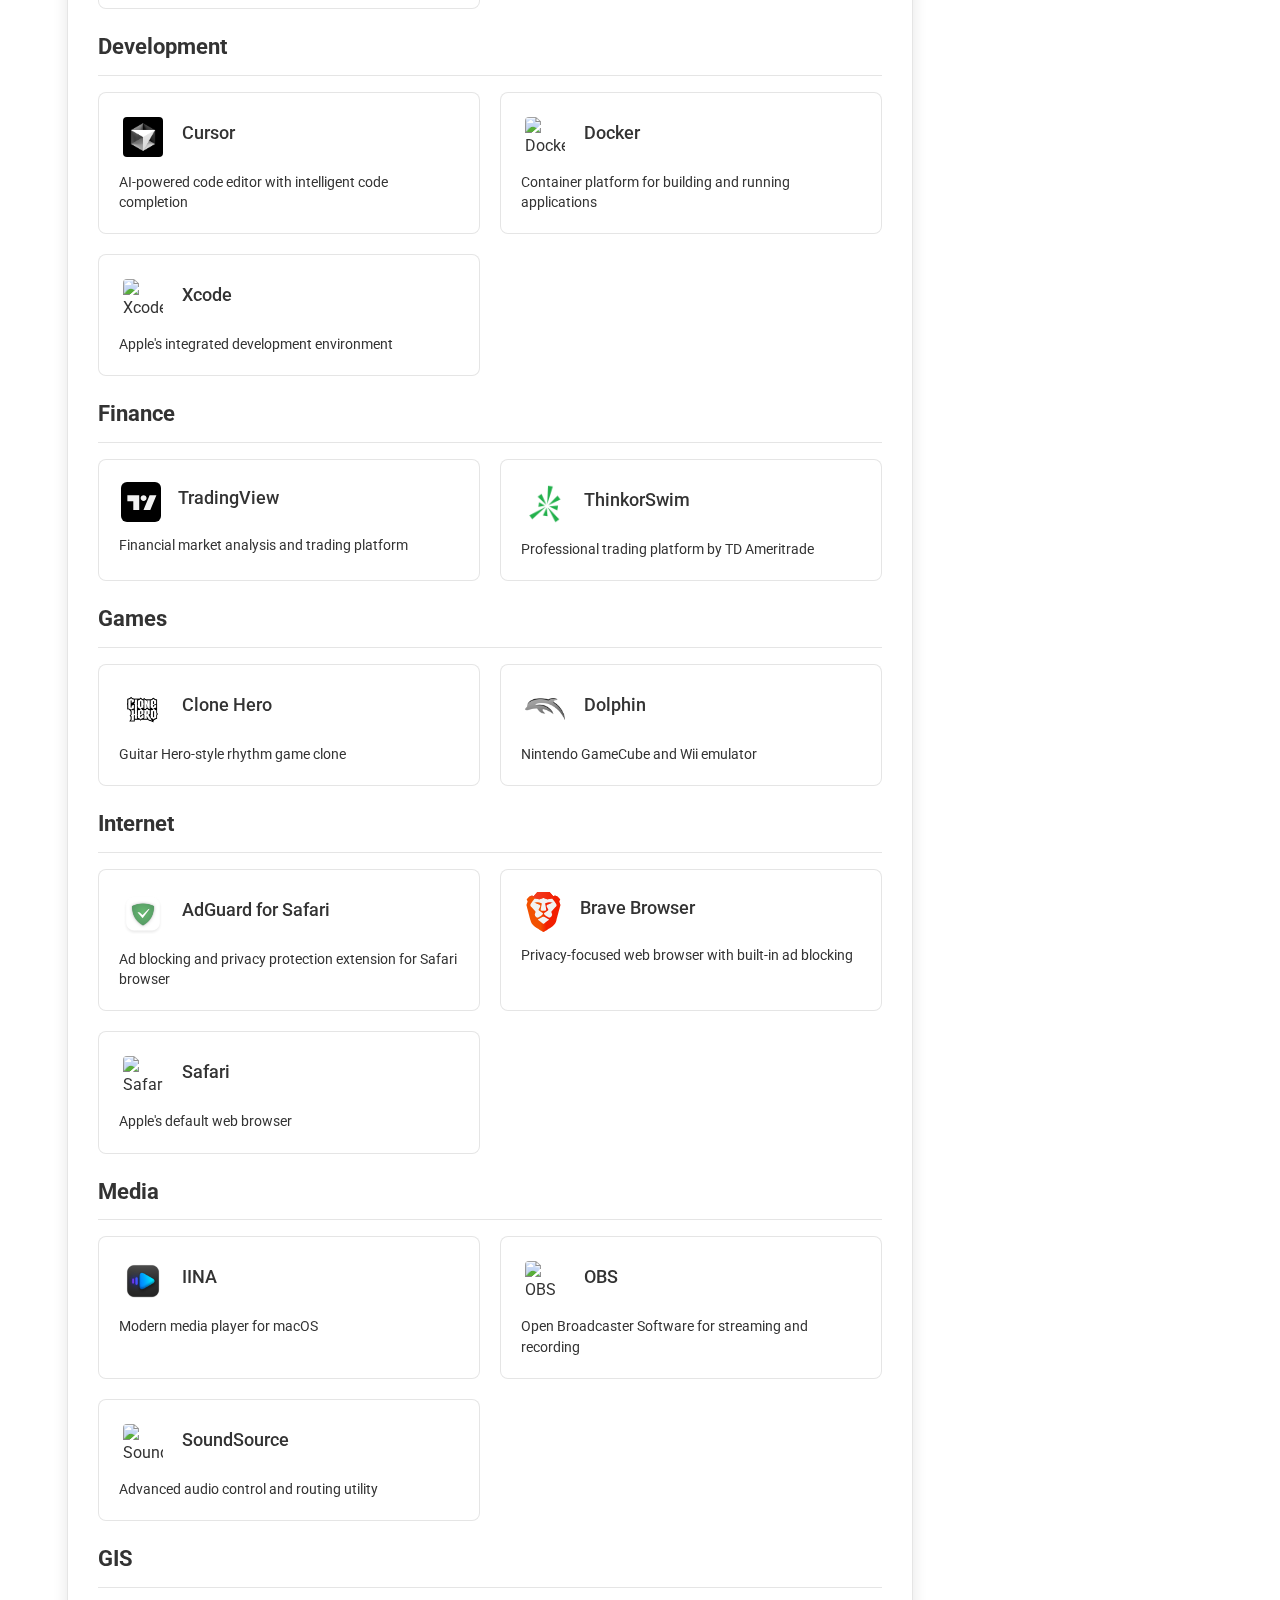
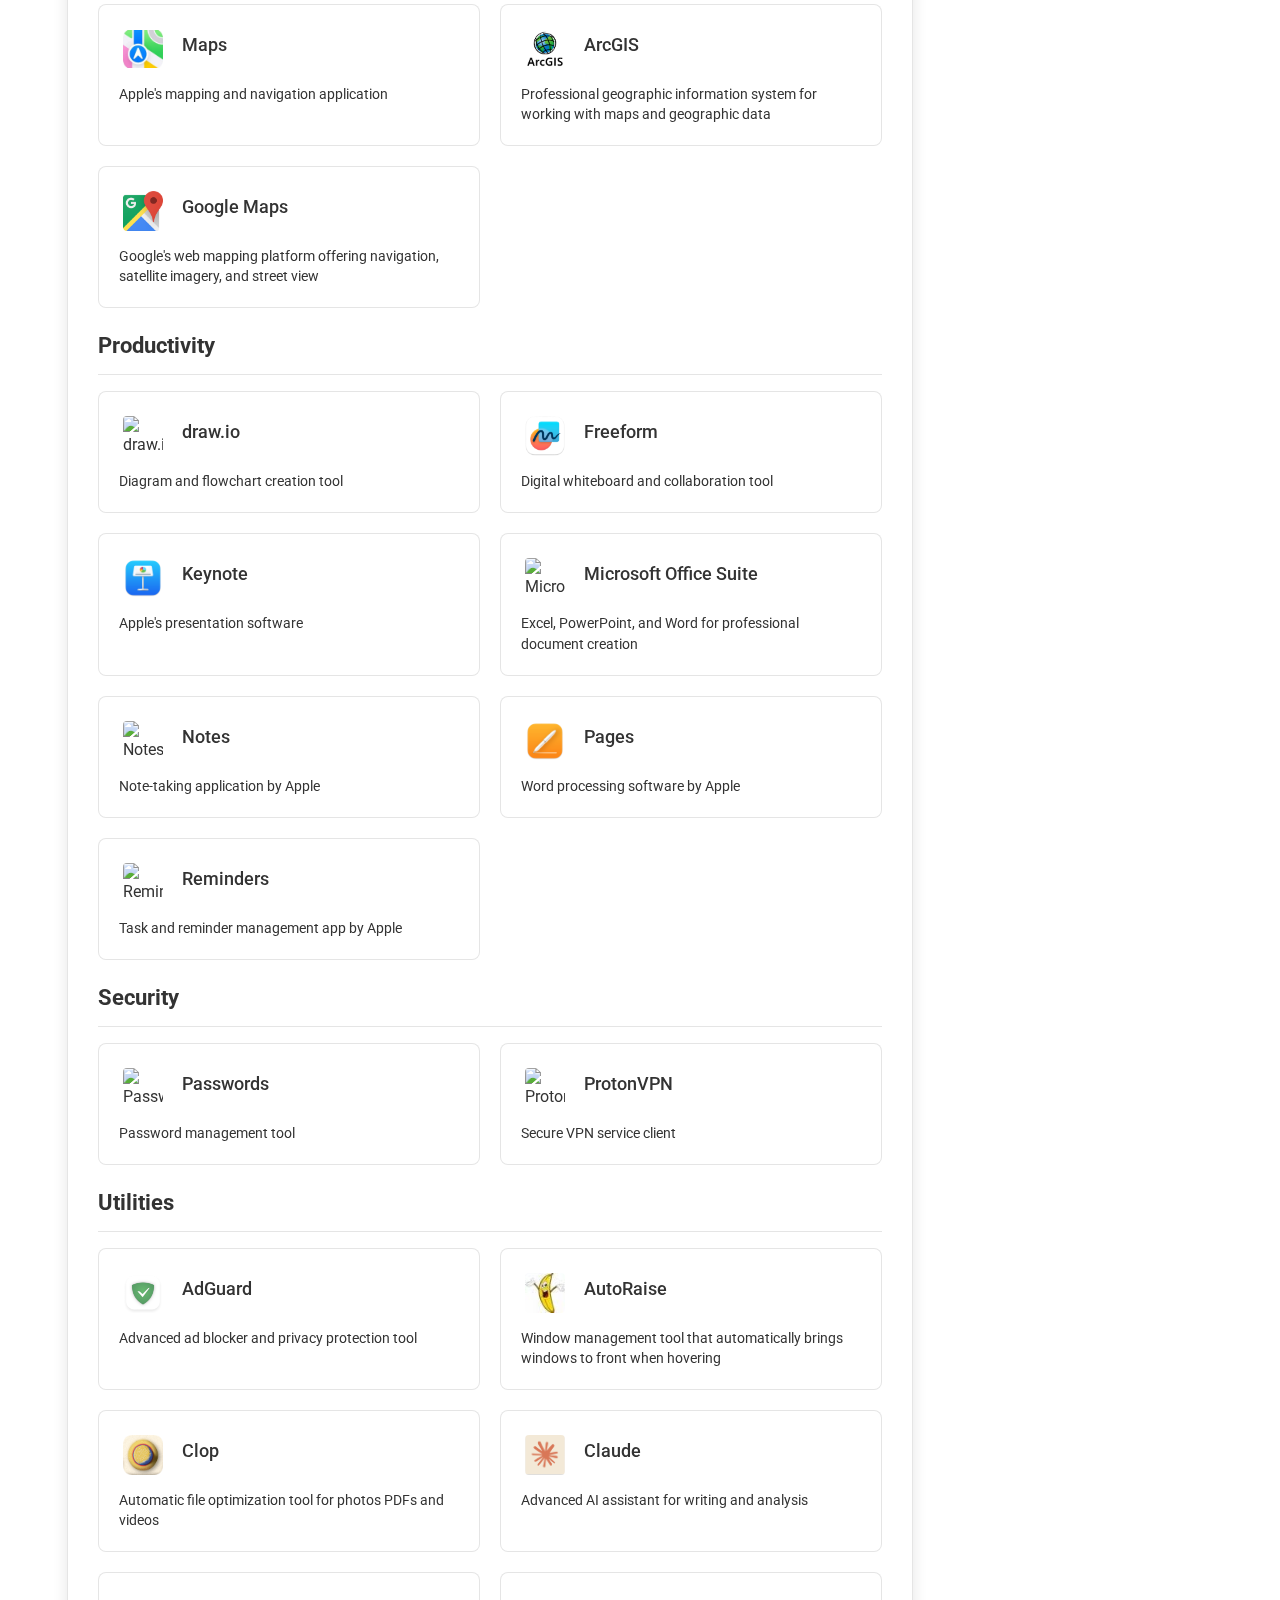
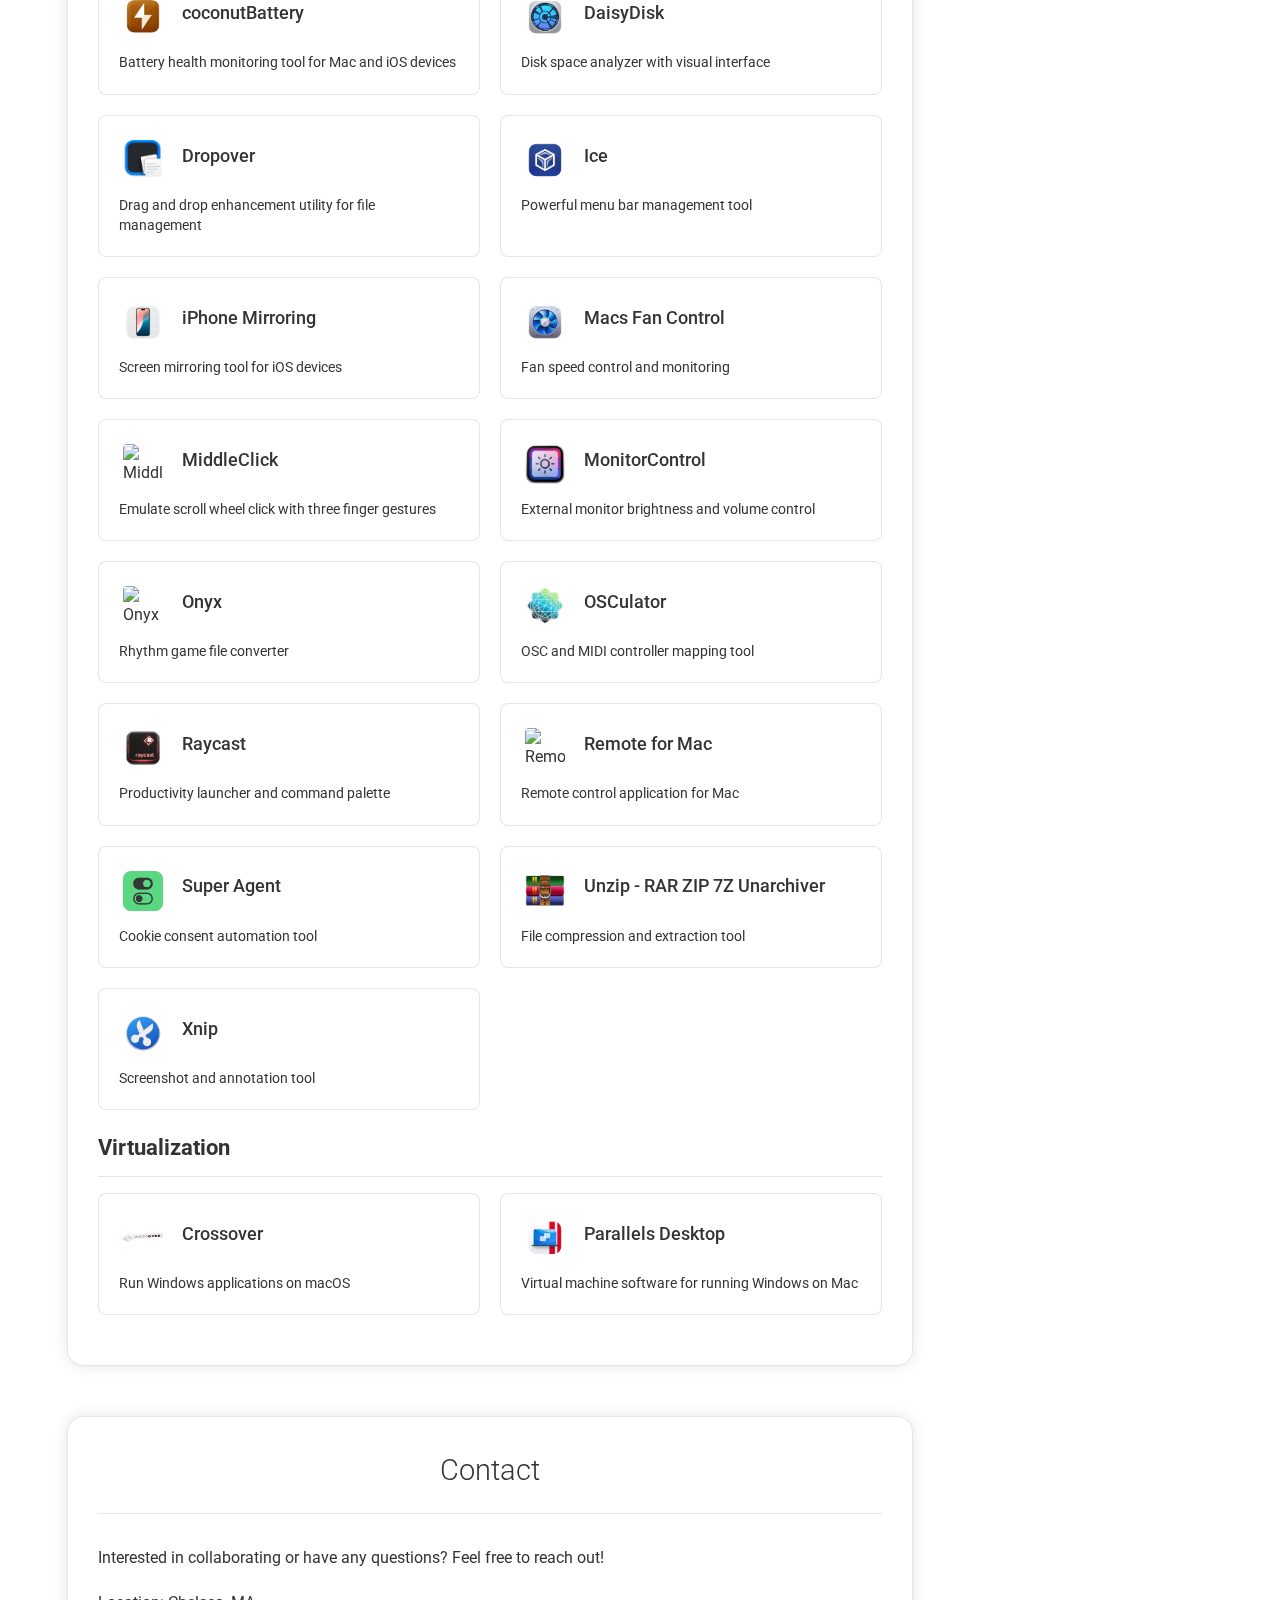
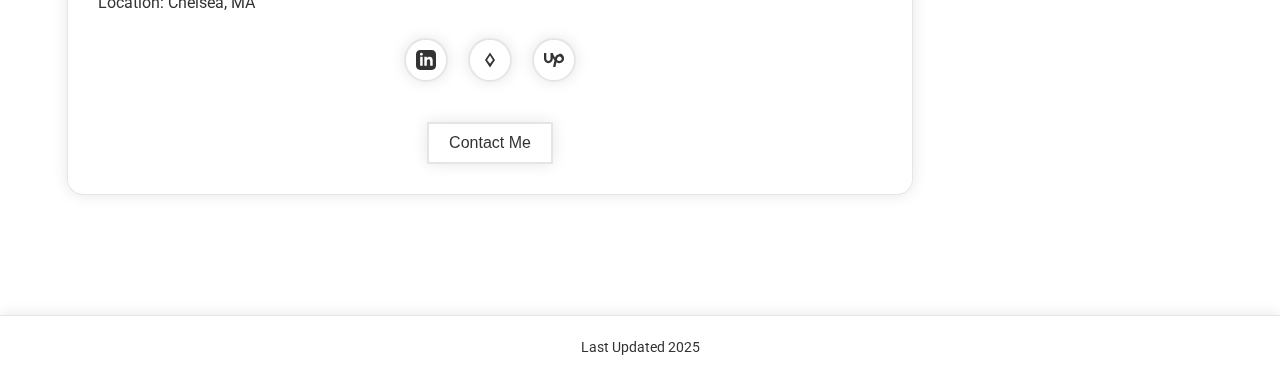
==== commit a809c560: "Update index.html" ====
--- a/index.html
+++ b/index.html
@@ -2097,6 +2097,21 @@
                 margin: 5%;
                 min-height: 180px;
             }
+        }
+
+        /* Experience item link styles */
+        .experience-item h4 a {
+            color: var(--text-color);
+            text-decoration: none;
+            transition: opacity 0.3s ease;
+        }
+
+        .experience-item h4 a:hover {
+            opacity: 0.7;
+        }
+
+        .experience-item h4 a:visited {
+            color: var(--text-color);
         }
     </style>
     <script>
@@ -2262,6 +2277,17 @@
                 <div class="section-island">
                     <h3 id="experience">Professional Experience</h3>
                     <div class="experience-item">
+                        <h4>Quality Control Inspector - <a href="https://feccables.com" target="_blank">First Electronics Corporation</a></h4>
+                        <p class="date">2025 - Present</p>
+                        <ul>
+                            <li>Perform comprehensive electrical testing and quality inspections for level 3 custom cable harnesses</li>
+                            <li>Execute detailed quality control procedures to ensure compliance with industry standards and specifications</li>
+                            <li>Document and maintain accurate inspection records for product traceability and quality assurance</li>
+                            <li>Identify and report potential quality issues to prevent defects in final products</li>
+                            <li>Collaborate with production team to maintain high quality standards throughout manufacturing process</li>
+                        </ul>
+                    </div>
+                    <div class="experience-item">
                         <h4>Project Manager - A Rose Affair</h4>
                         <p class="date">2021 - 2024</p>
                         <ul>
@@ -2272,31 +2298,20 @@
                         </ul>
                     </div>
                     <div class="experience-item">
+                        <h4>Systems Integration Analyst - University of Georgia EITS</h4>
+                        <p class="date">2023</p>
+                        <ul>
+                            <li>Led the transition to a Salesforce application, upgrading workflows from a legacy request-response model to a self-service portal with automated ticketing and a customized knowledge base.</li>
+                            <li>Oversaw bi-weekly sprint cycles, documenting progress and delivering updates to stakeholders to ensure a smooth and efficient upgrade process.</li>
+                        </ul>
+                    </div>
+                    <div class="experience-item">
                         <h4>Digital Solutions Specialist- Wonderland Brothers</h4>
                         <p class="date">2022 - 2023</p>
                         <ul>
                             <li>Designed and implemented scalable web solutions and email campaigns, enhancing operational workflows and communication efficiency.</li>
                             <li>Provided consulting on IoT integrations and cloud technologies, improving business operations and aligning with industrial standards.</li>
                             <li>Streamlined data management through ETL processes for sales and advertising data, enabling actionable insights and process optimization.</li>
-                        </ul>
-                    </div>
-                    <div class="experience-item">
-                        <h4>Quality Control Inspector - First Electronics Corporation</h4>
-                        <p class="date">2025 - Present</p>
-                        <ul>
-                            <li>Perform comprehensive electrical testing and quality inspections for level 3 custom cable harnesses</li>
-                            <li>Execute detailed quality control procedures to ensure compliance with industry standards and specifications</li>
-                            <li>Document and maintain accurate inspection records for product traceability and quality assurance</li>
-                            <li>Identify and report potential quality issues to prevent defects in final products</li>
-                            <li>Collaborate with production team to maintain high quality standards throughout manufacturing process</li>
-                        </ul>
-                    </div>
-                    <div class="experience-item">
-                        <h4>Systems Integration Analyst - University of Georgia EITS</h4>
-                        <p class="date">2023 - 2024</p>
-                        <ul>
-                            <li>Led the transition to a Salesforce application, upgrading workflows from a legacy request-response model to a self-service portal with automated ticketing and a customized knowledge base.</li>
-                            <li>Oversaw bi-weekly sprint cycles, documenting progress and delivering updates to stakeholders to ensure a smooth and efficient upgrade process.</li>
                         </ul>
                     </div>
                     <div class="experience-item">
@@ -3077,14 +3092,13 @@
                         if (this.classList.contains('active')) {
                             this.classList.remove('active');
                             activeCategories.delete(category);
+                            if (activeCategories.size === 0) {
+                                activeCategories.add('all');
+                                document.querySelector('.filter-btn[data-category="all"]').classList.add('active');
+                            }
                         } else {
                             this.classList.add('active');
                             activeCategories.add(category);
-                        }
-                        
-                        if (activeCategories.size === 0) {
-                            activeCategories.add('all');
-                            document.querySelector('.filter-btn[data-category="all"]').classList.add('active');
                         }
                     }
                     
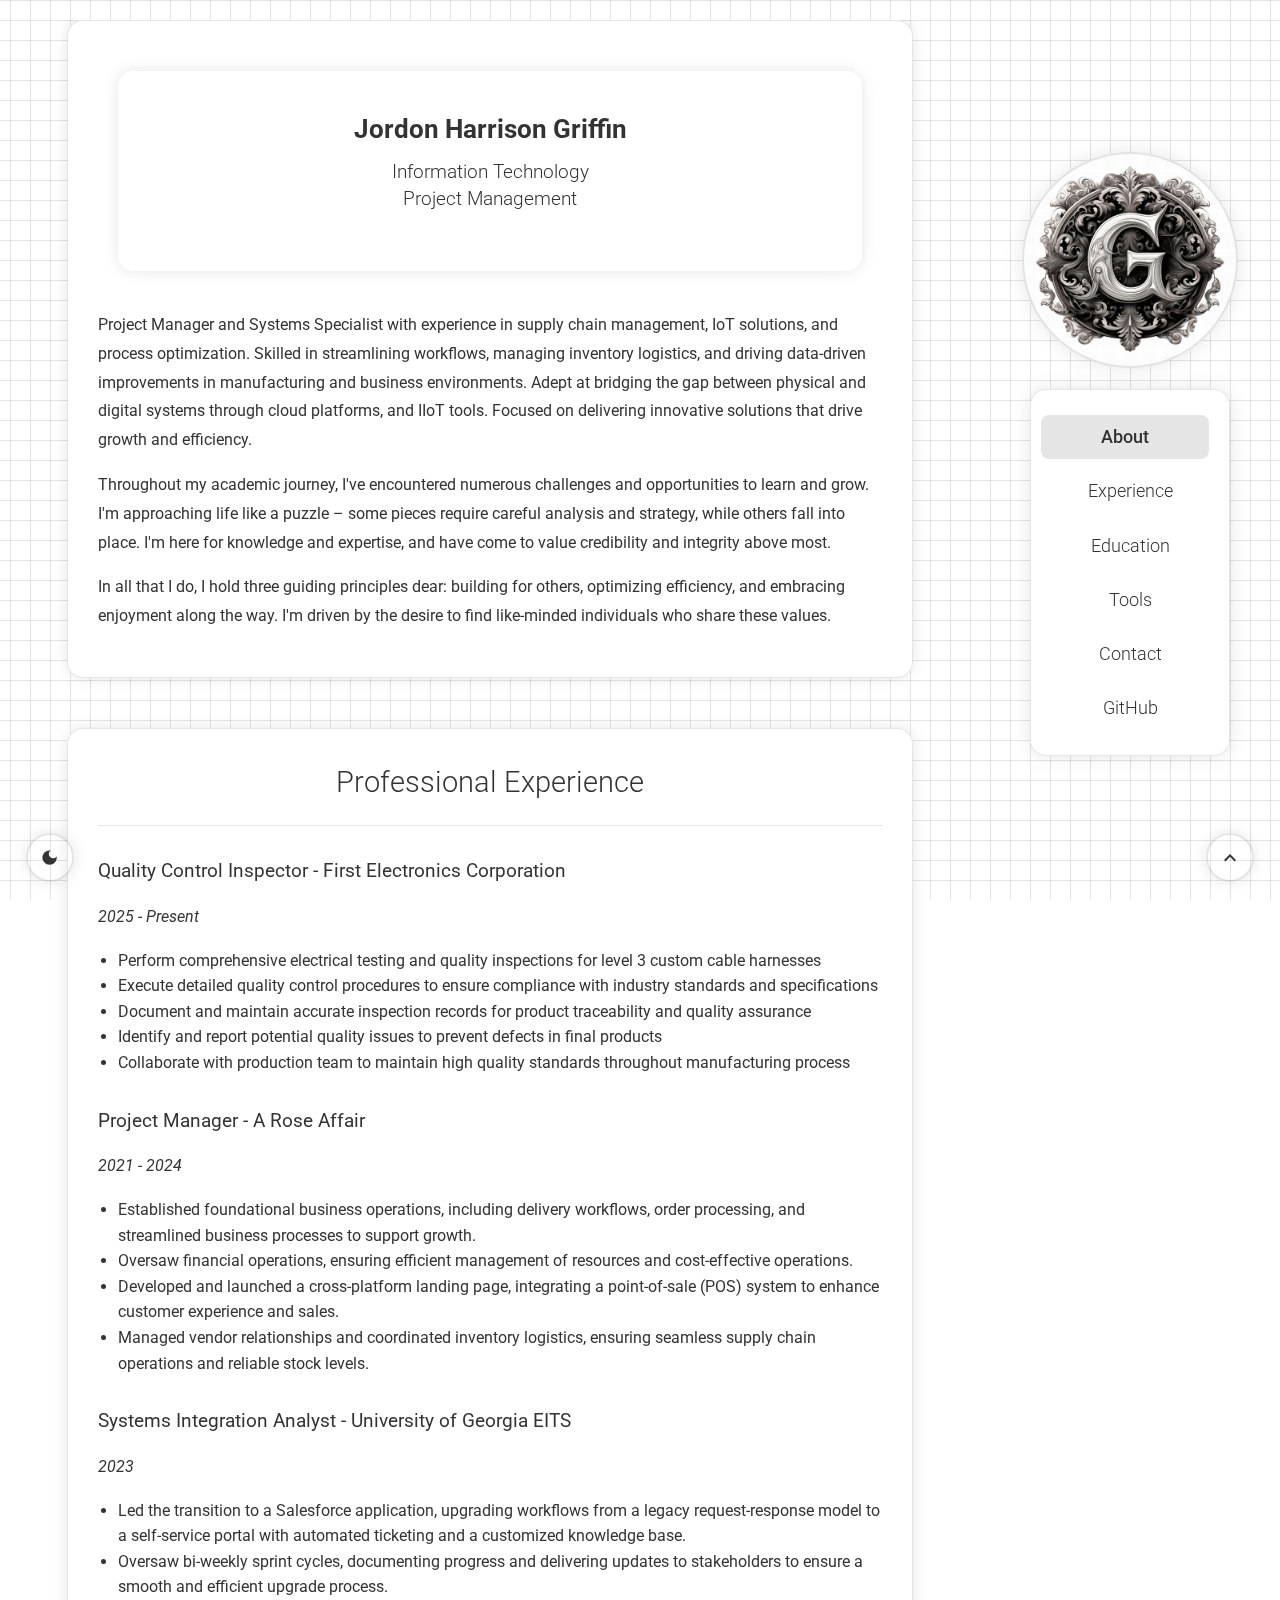
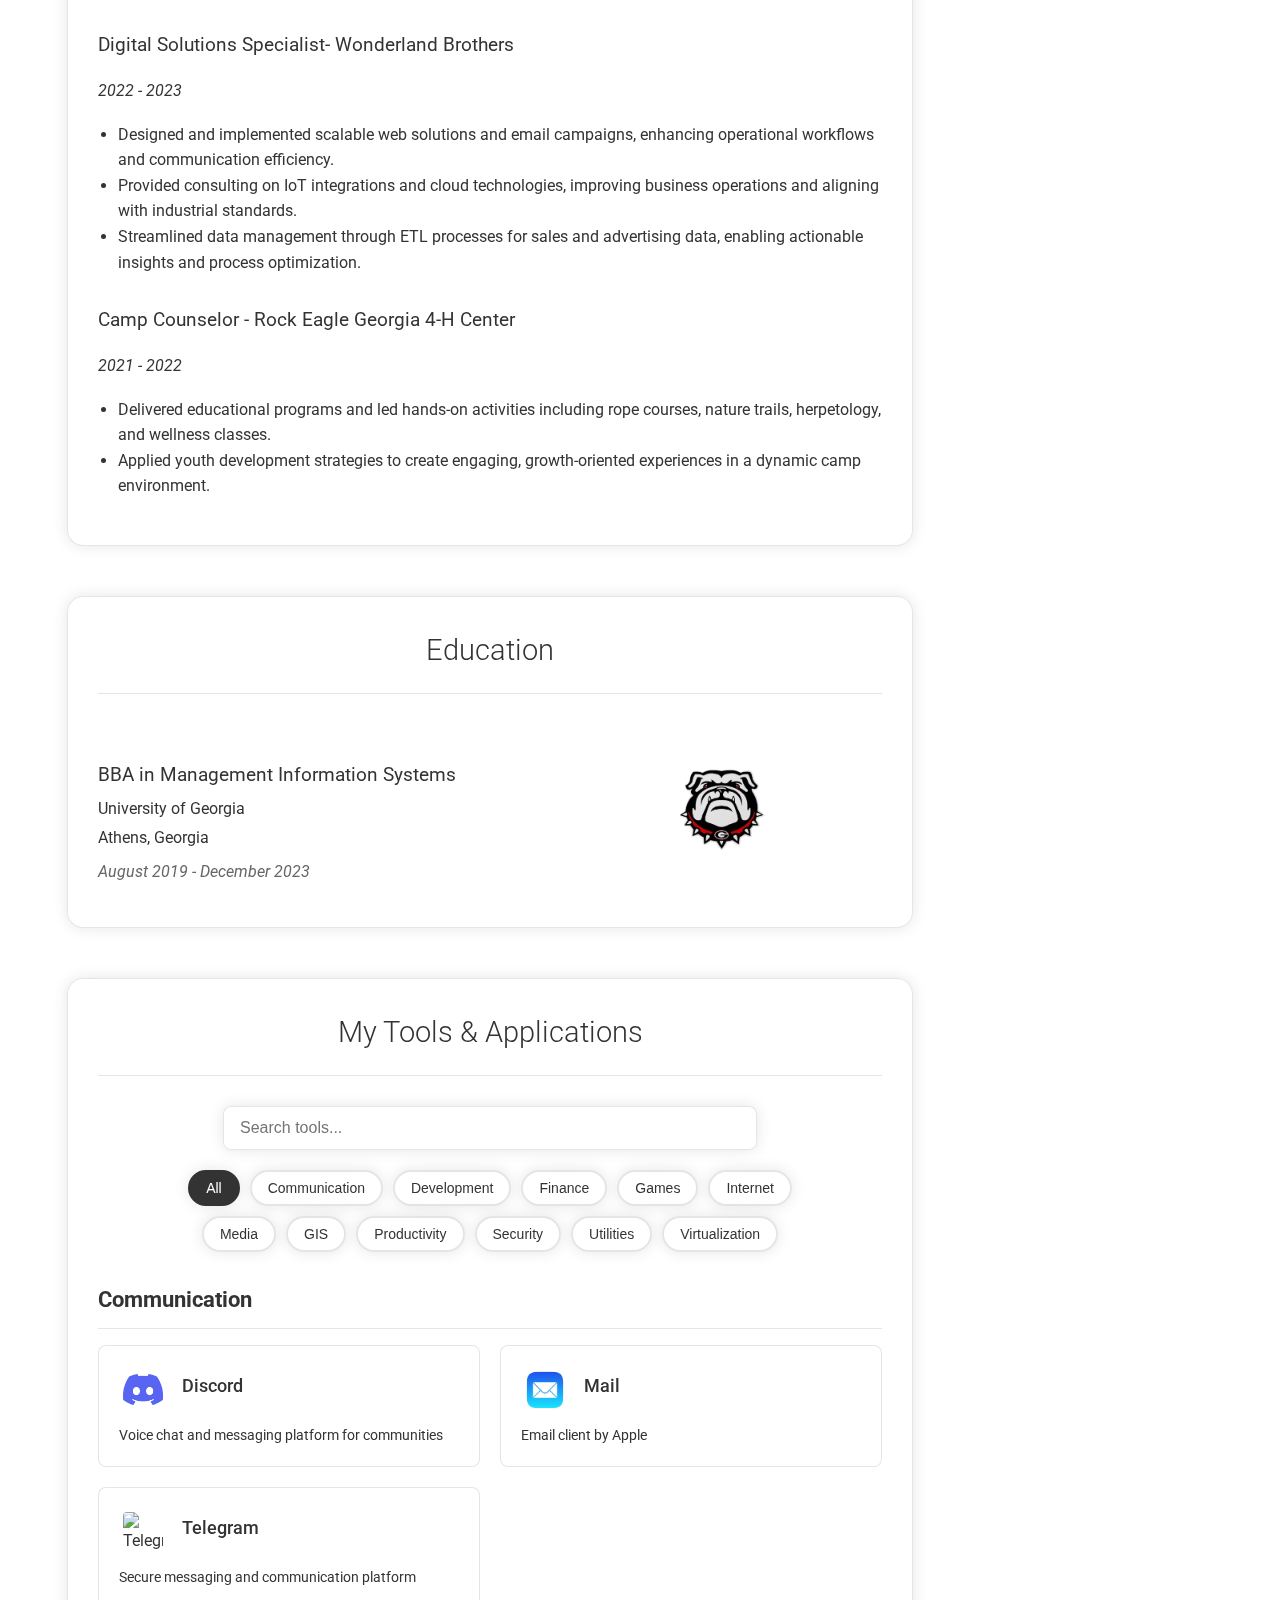
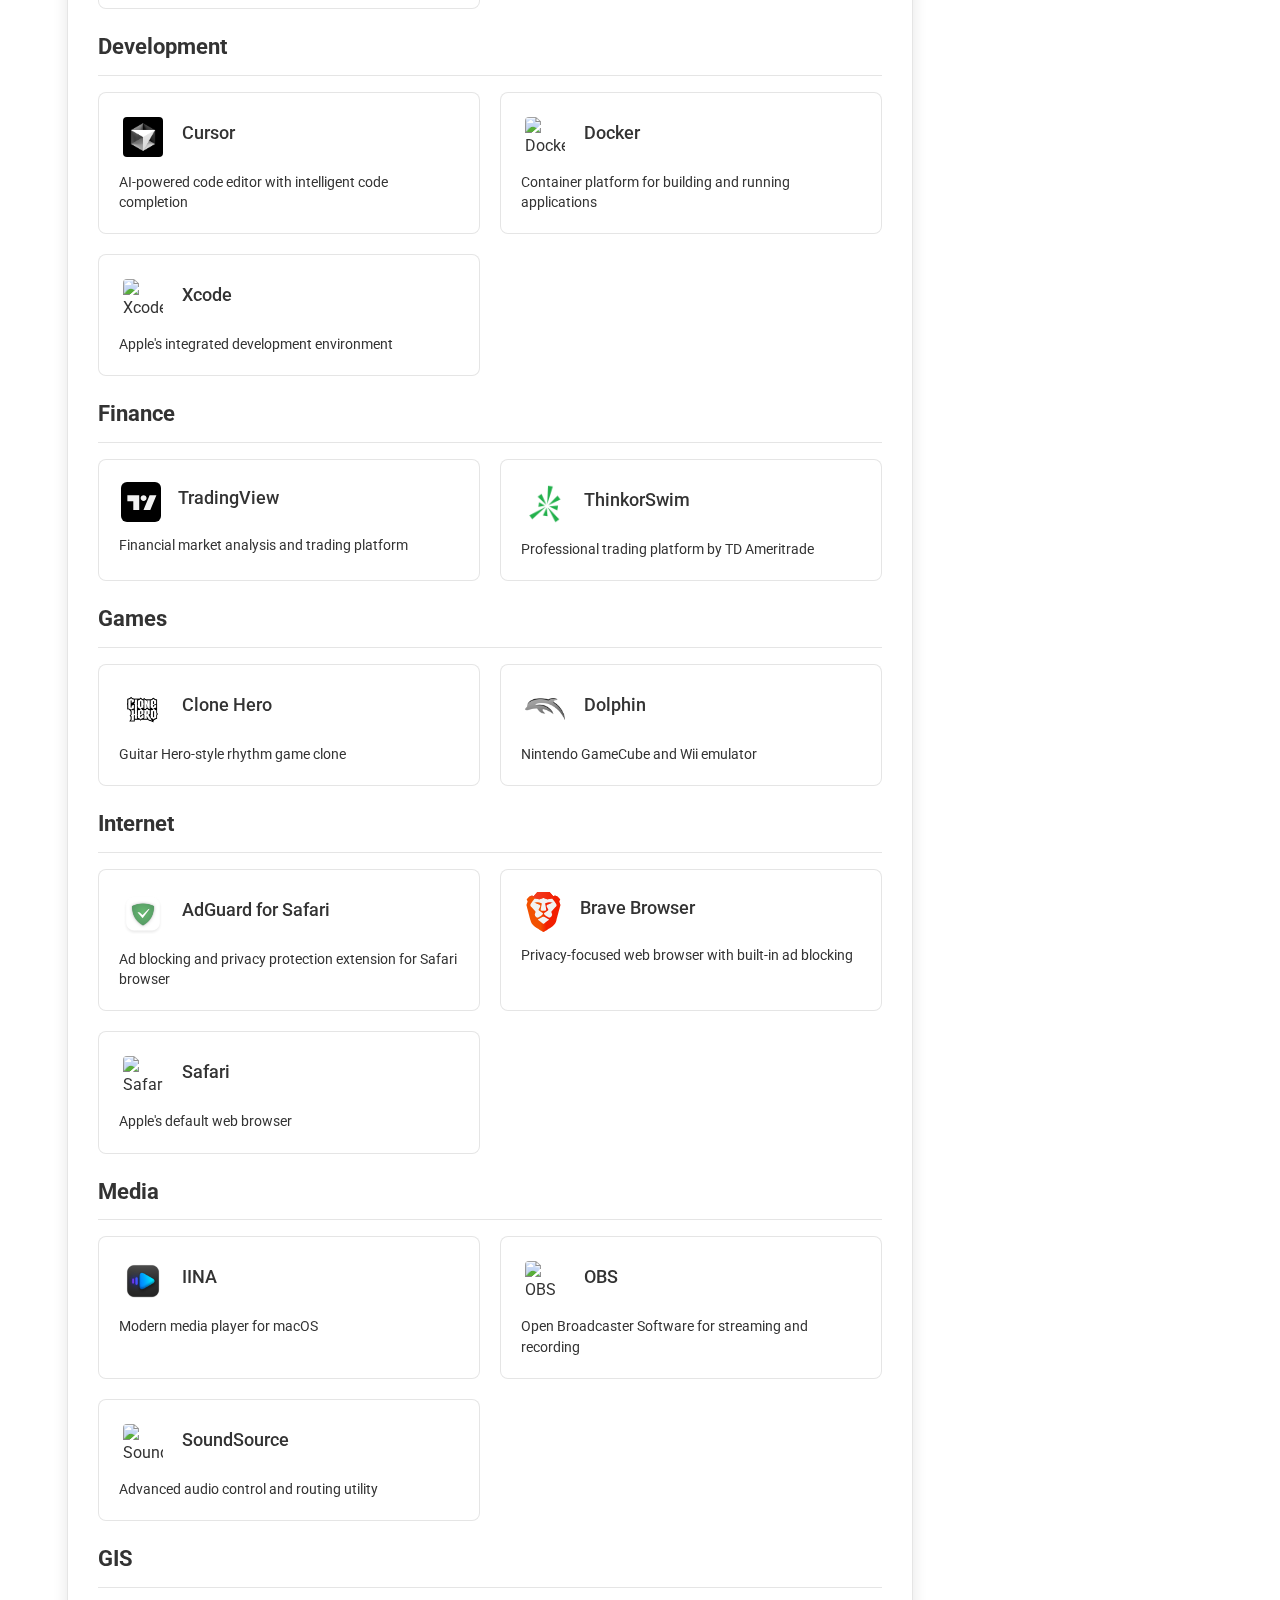
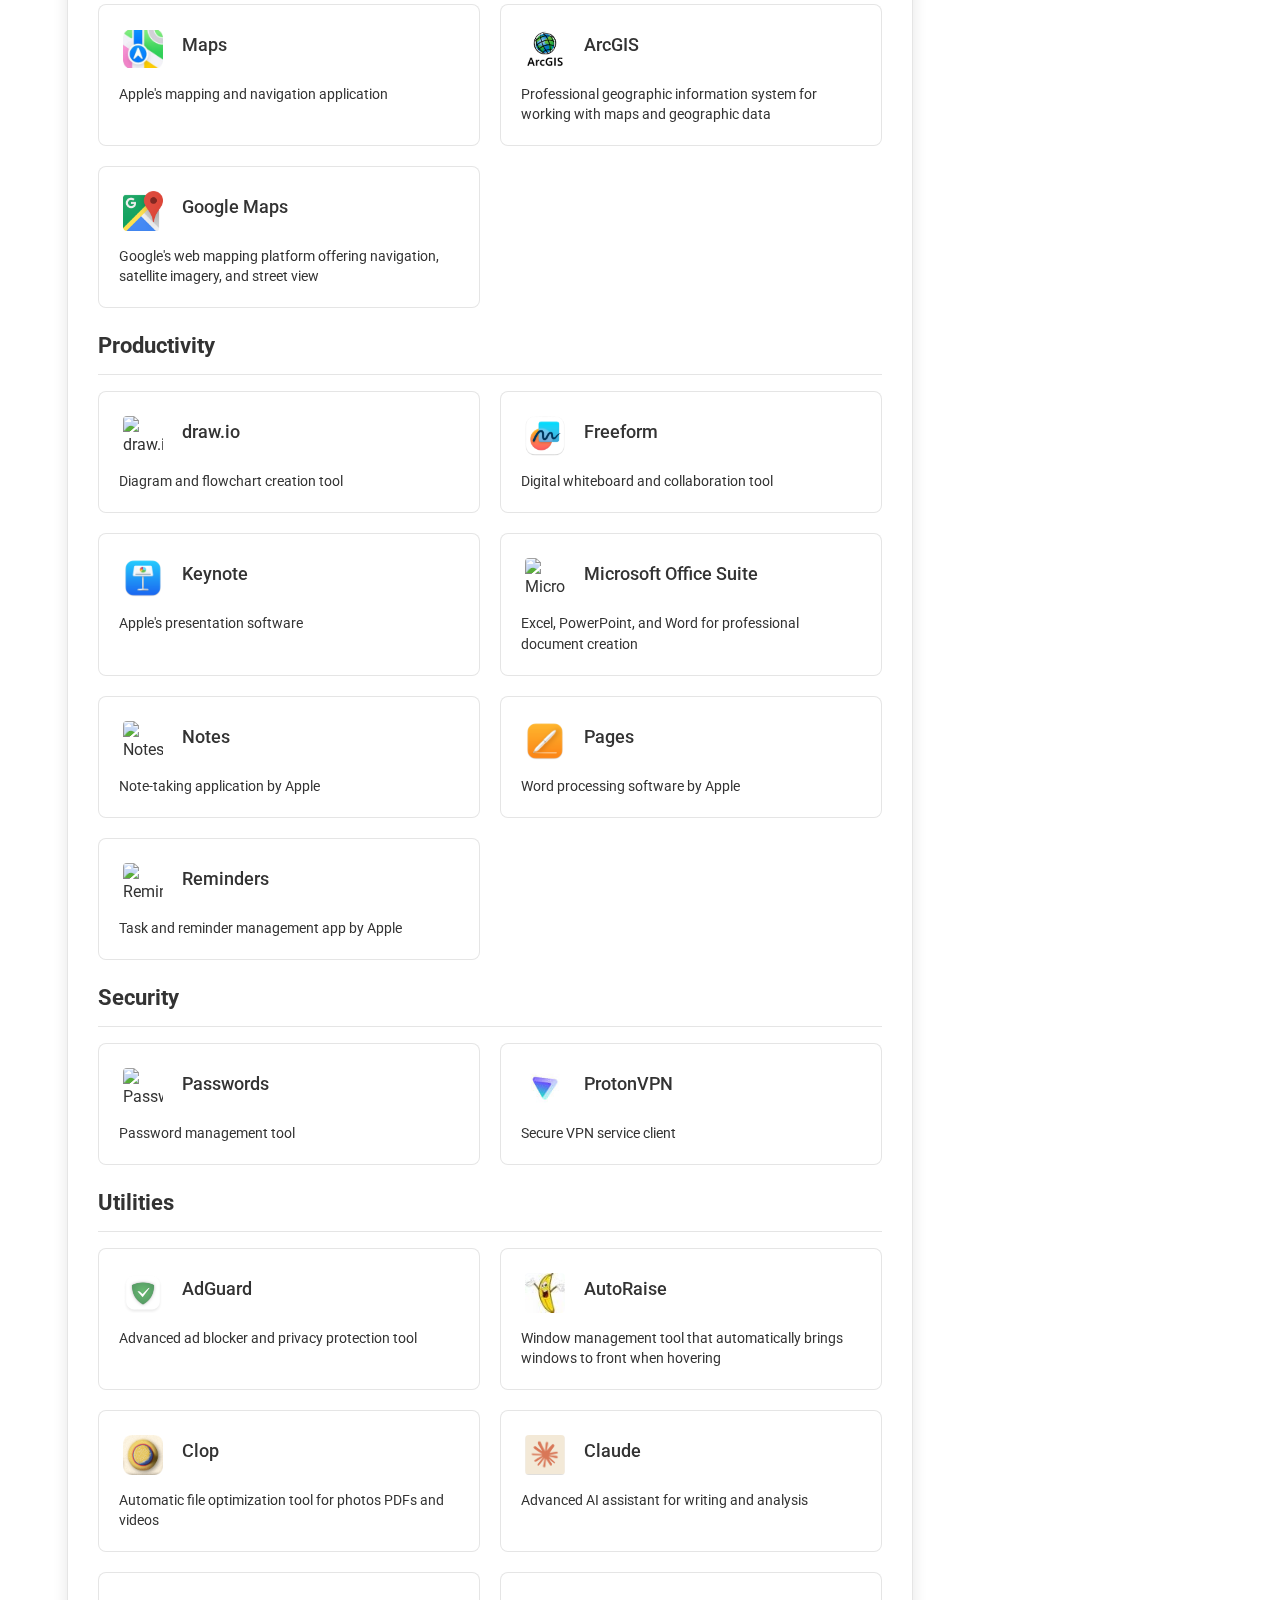
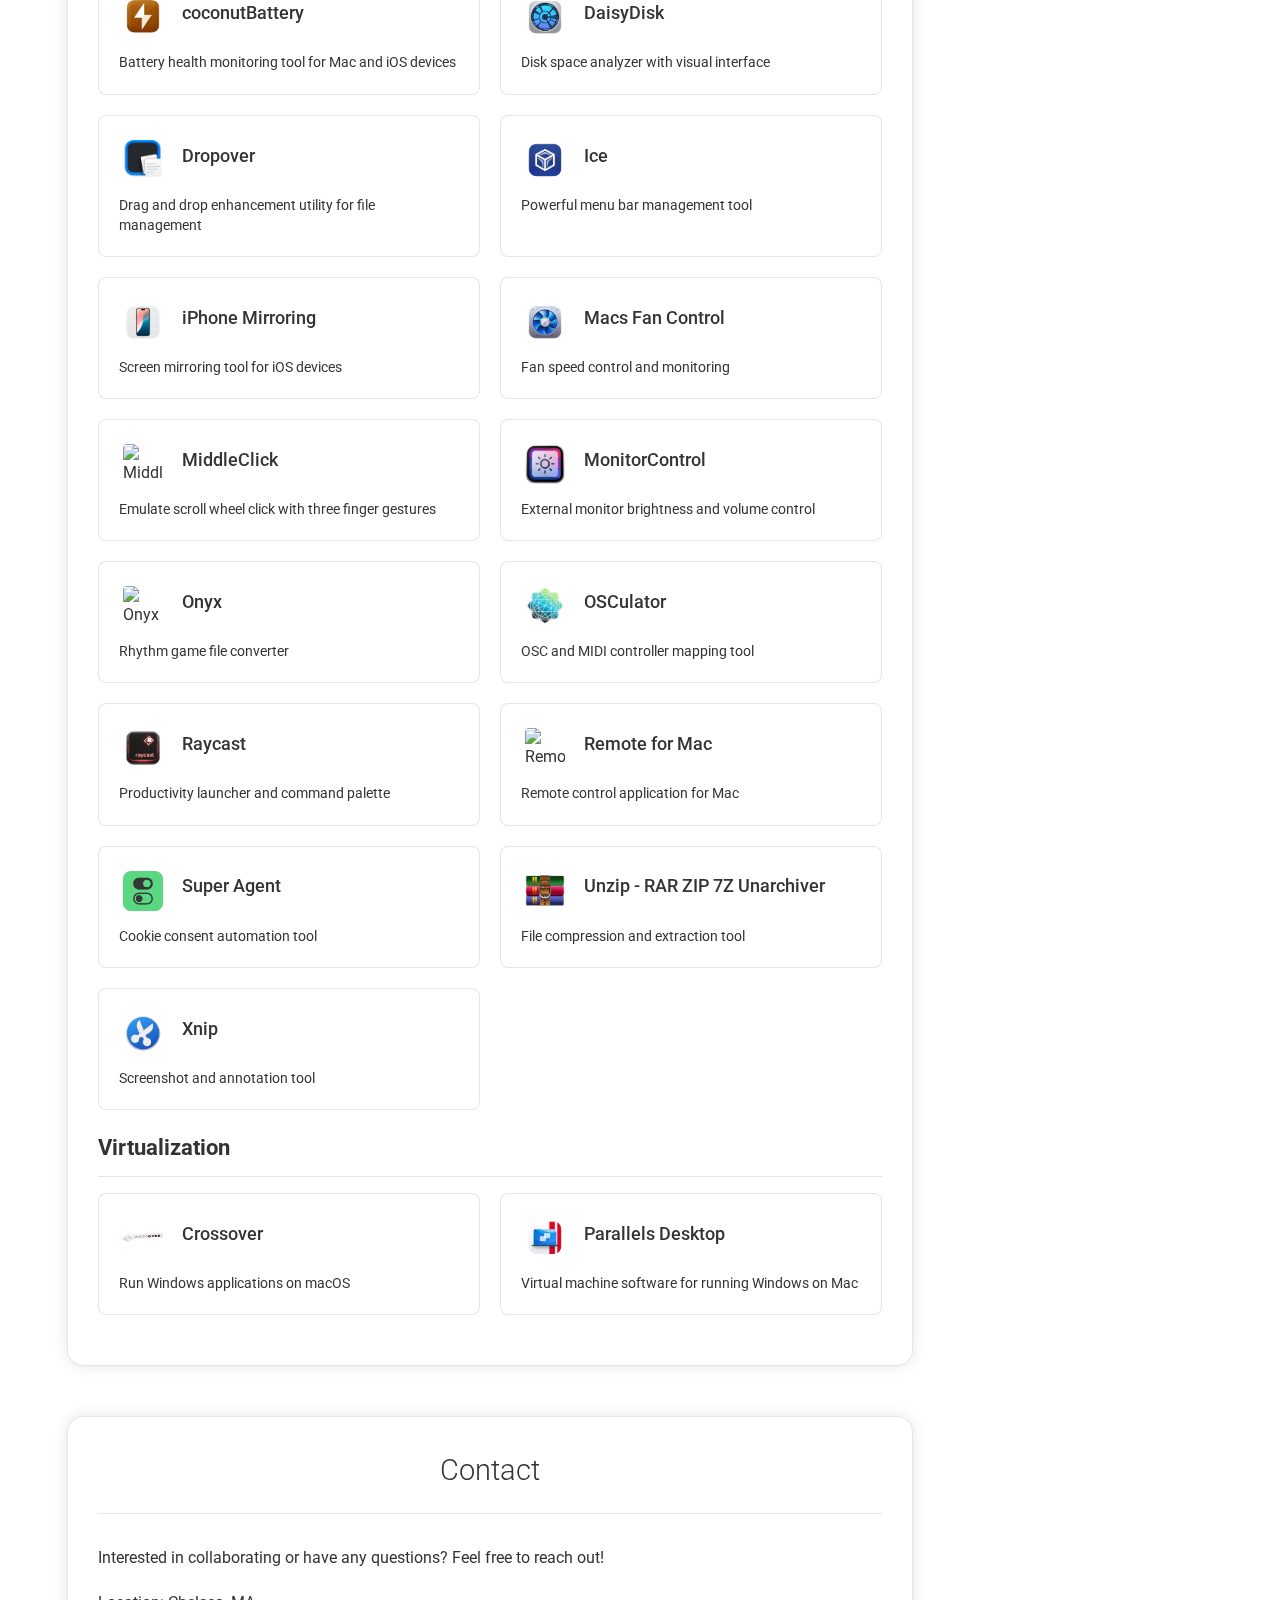
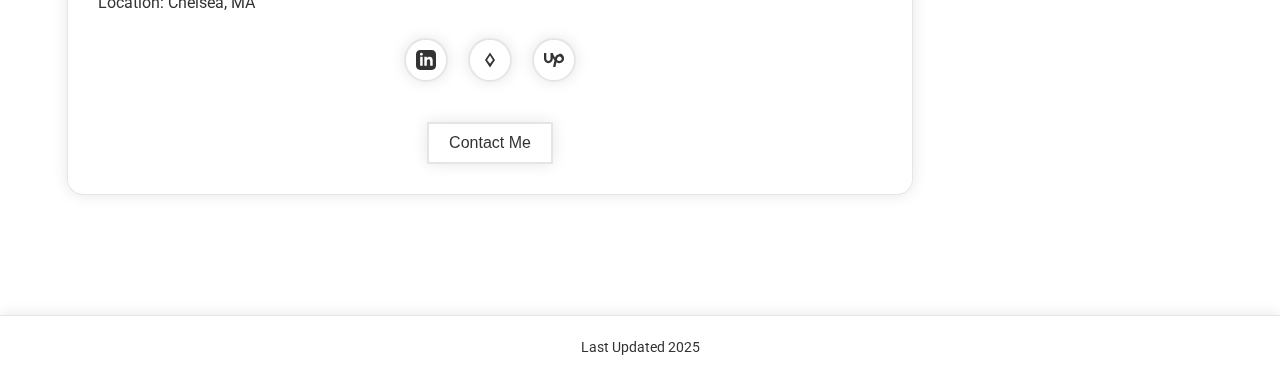
==== commit 959720e2: "proton image" ====
--- a/index.html
+++ b/index.html
@@ -2266,7 +2266,7 @@
                         <h1 id="heading">Jordon Harrison Griffin</h1>
                         <h2 id="subline">Information Technology<br>Project Management</h2>
                     </div>
-                    <p>Project Manager and Digital Solutions Specialist with experience in supply chain management, IoT solutions, and
+                    <p>Project Manager and Systems Specialist with experience in supply chain management, IoT solutions, and
                         process optimization. Skilled in streamlining workflows, managing inventory logistics, and driving data-driven
                         improvements in manufacturing and business environments. Adept at bridging the gap between physical and digital
                         systems through cloud platforms, and IIoT tools. Focused on delivering innovative solutions that drive growth and efficiency.</p>
@@ -2298,7 +2298,7 @@
                         </ul>
                     </div>
                     <div class="experience-item">
-                        <h4>Systems Integration Analyst - University of Georgia EITS</h4>
+                        <h4>Systems Integration Analyst - <a href="https://eits.uga.edu" target="_blank">University of Georgia EITS</a></h4>
                         <p class="date">2023</p>
                         <ul>
                             <li>Led the transition to a Salesforce application, upgrading workflows from a legacy request-response model to a self-service portal with automated ticketing and a customized knowledge base.</li>
@@ -2315,7 +2315,7 @@
                         </ul>
                     </div>
                     <div class="experience-item">
-                        <h4>Camp Counselor - Rock Eagle Georgia 4-H Center</h4>
+                        <h4>Camp Counselor - <a href="https://georgia4h.org/4-h-centers/rock-eagle-4-h-centers/" target="_blank">Rock Eagle Georgia 4-H Center</a></h4>
                         <p class="date">2021 - 2022</p>
                         <ul>
                             <li>Delivered educational programs and led hands-on activities including rope courses, nature trails, herpetology, and wellness classes.</li>
@@ -2659,7 +2659,7 @@
                                 <li>
                                     <a href="https://protonvpn.com" target="_blank">
                                         <div class="tool-header">
-                                            <img src="https://protonvpn.com/favicon.ico" alt="ProtonVPN Logo" class="tool-logo">
+                                            <img src="protonvpn.png" alt="ProtonVPN Logo" class="tool-logo">
                                             <span class="tool-name">ProtonVPN</span>
                                         </div>
                                         <span class="tool-description">Secure VPN service client</span>
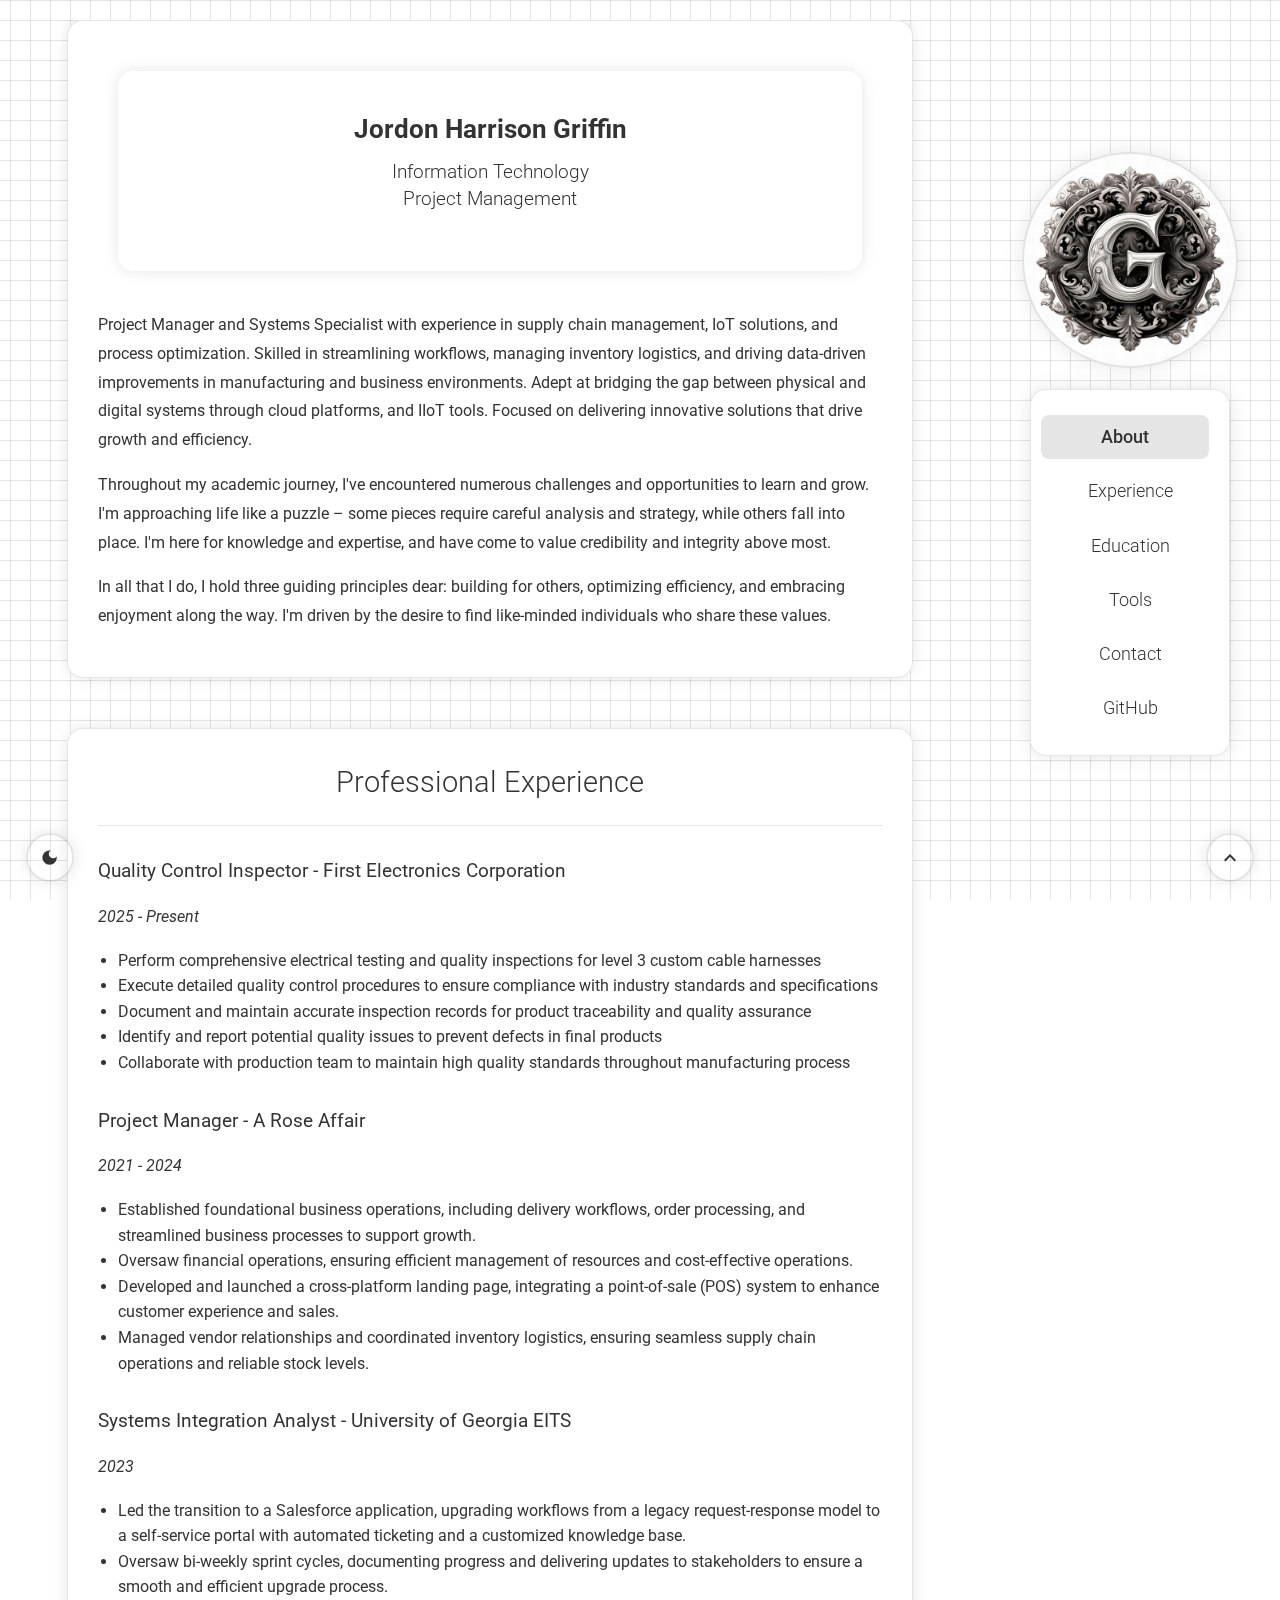
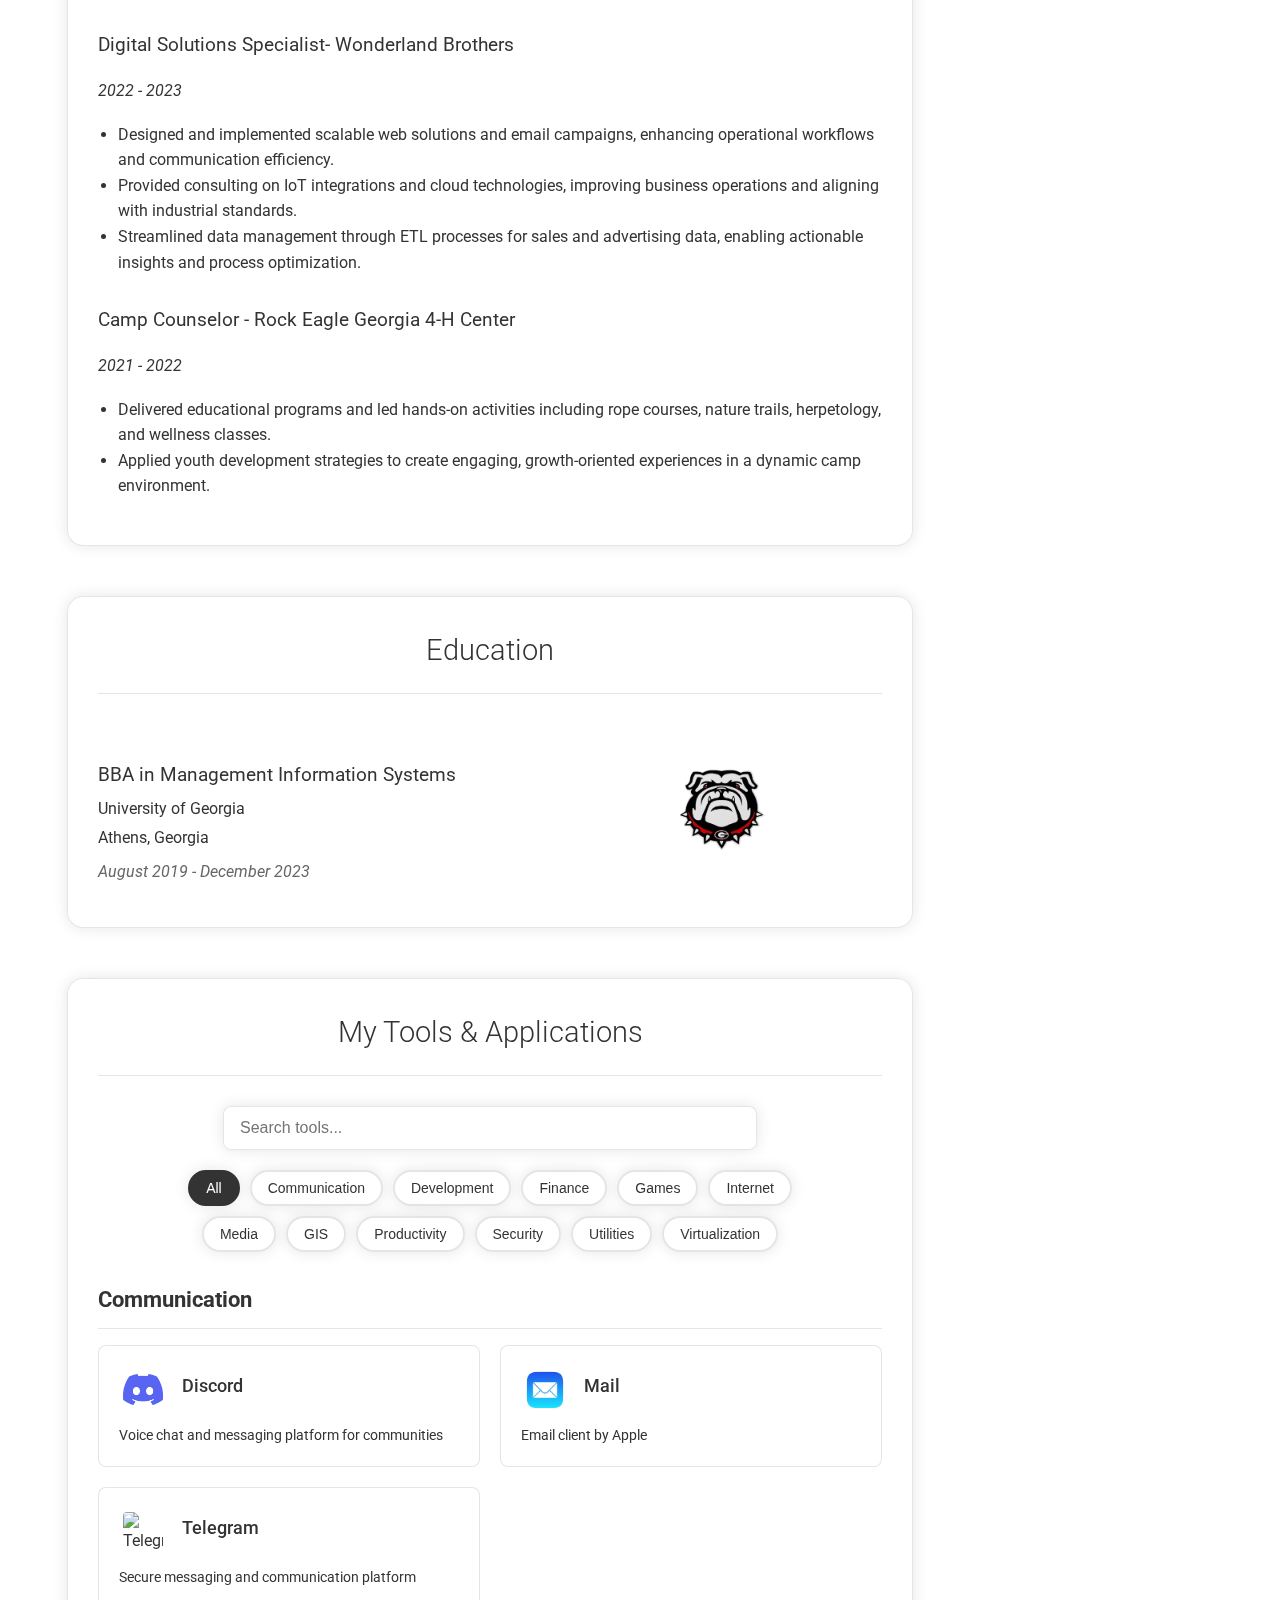
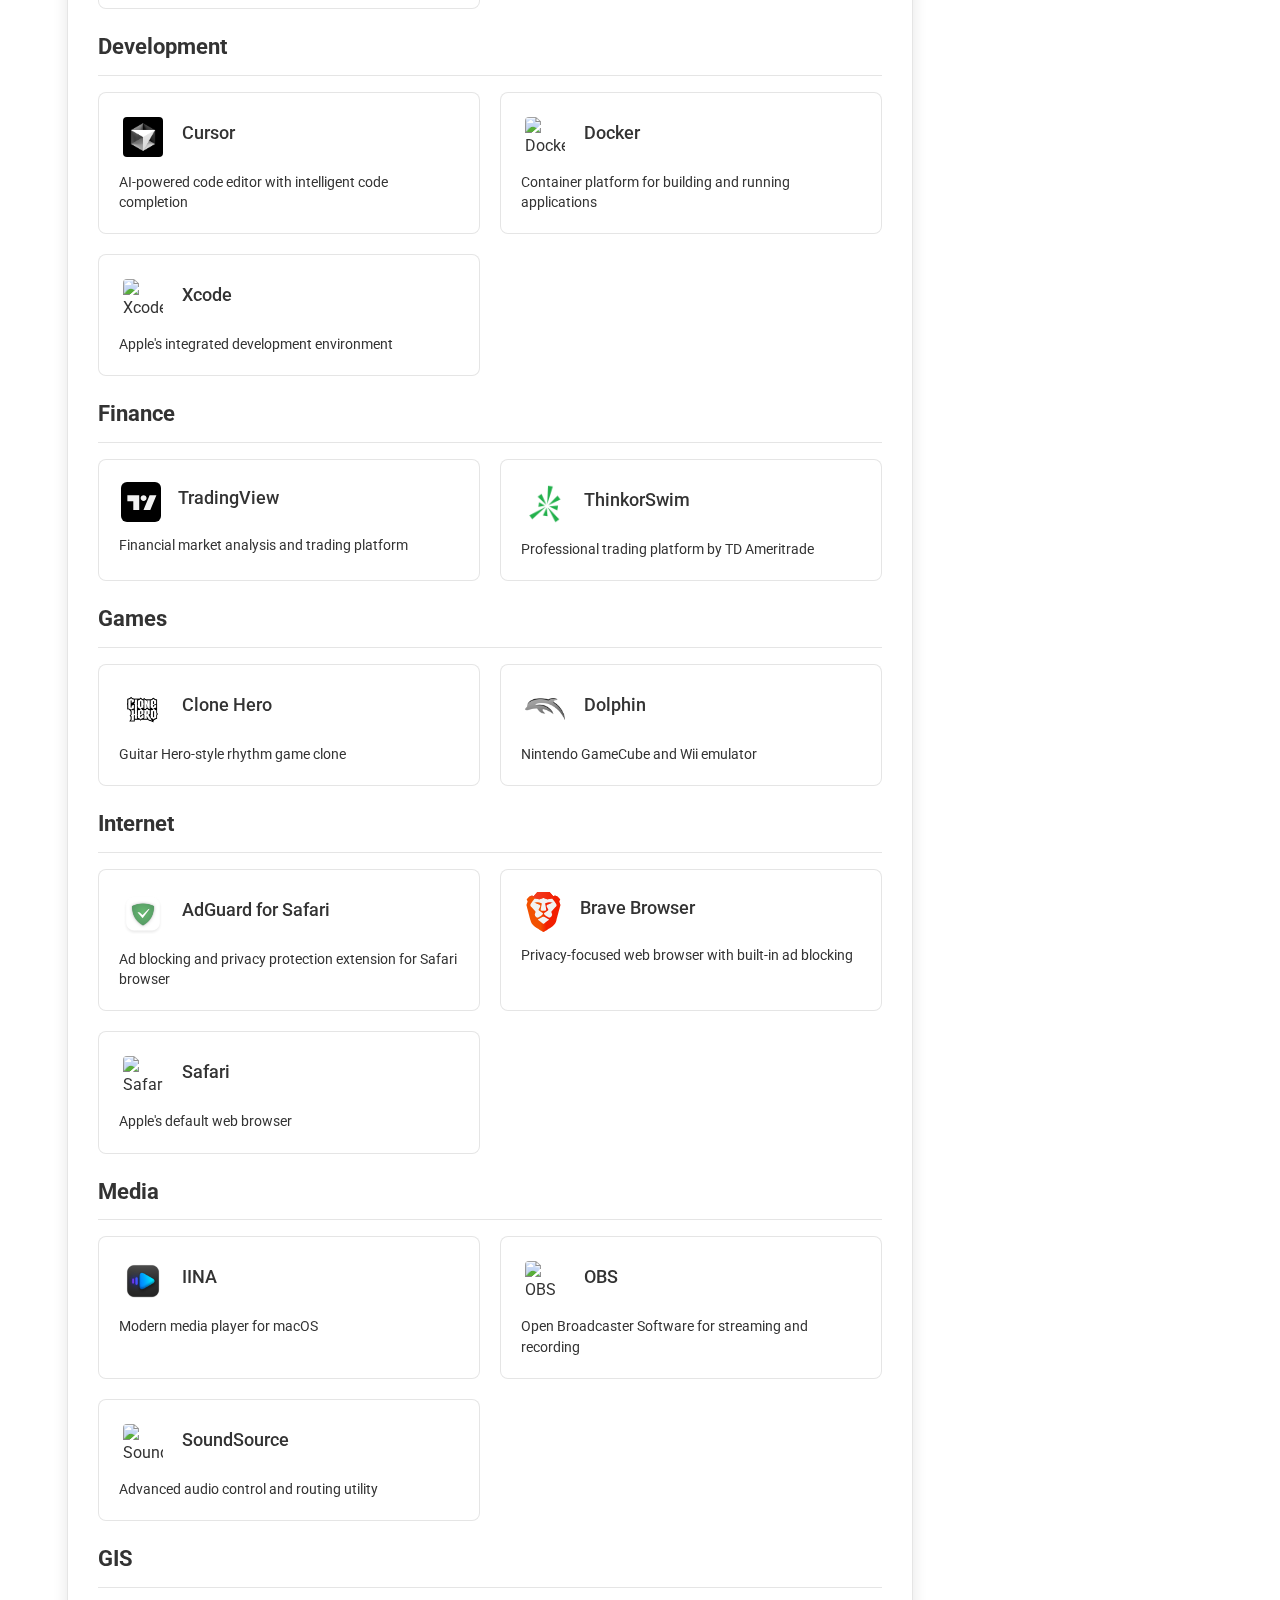
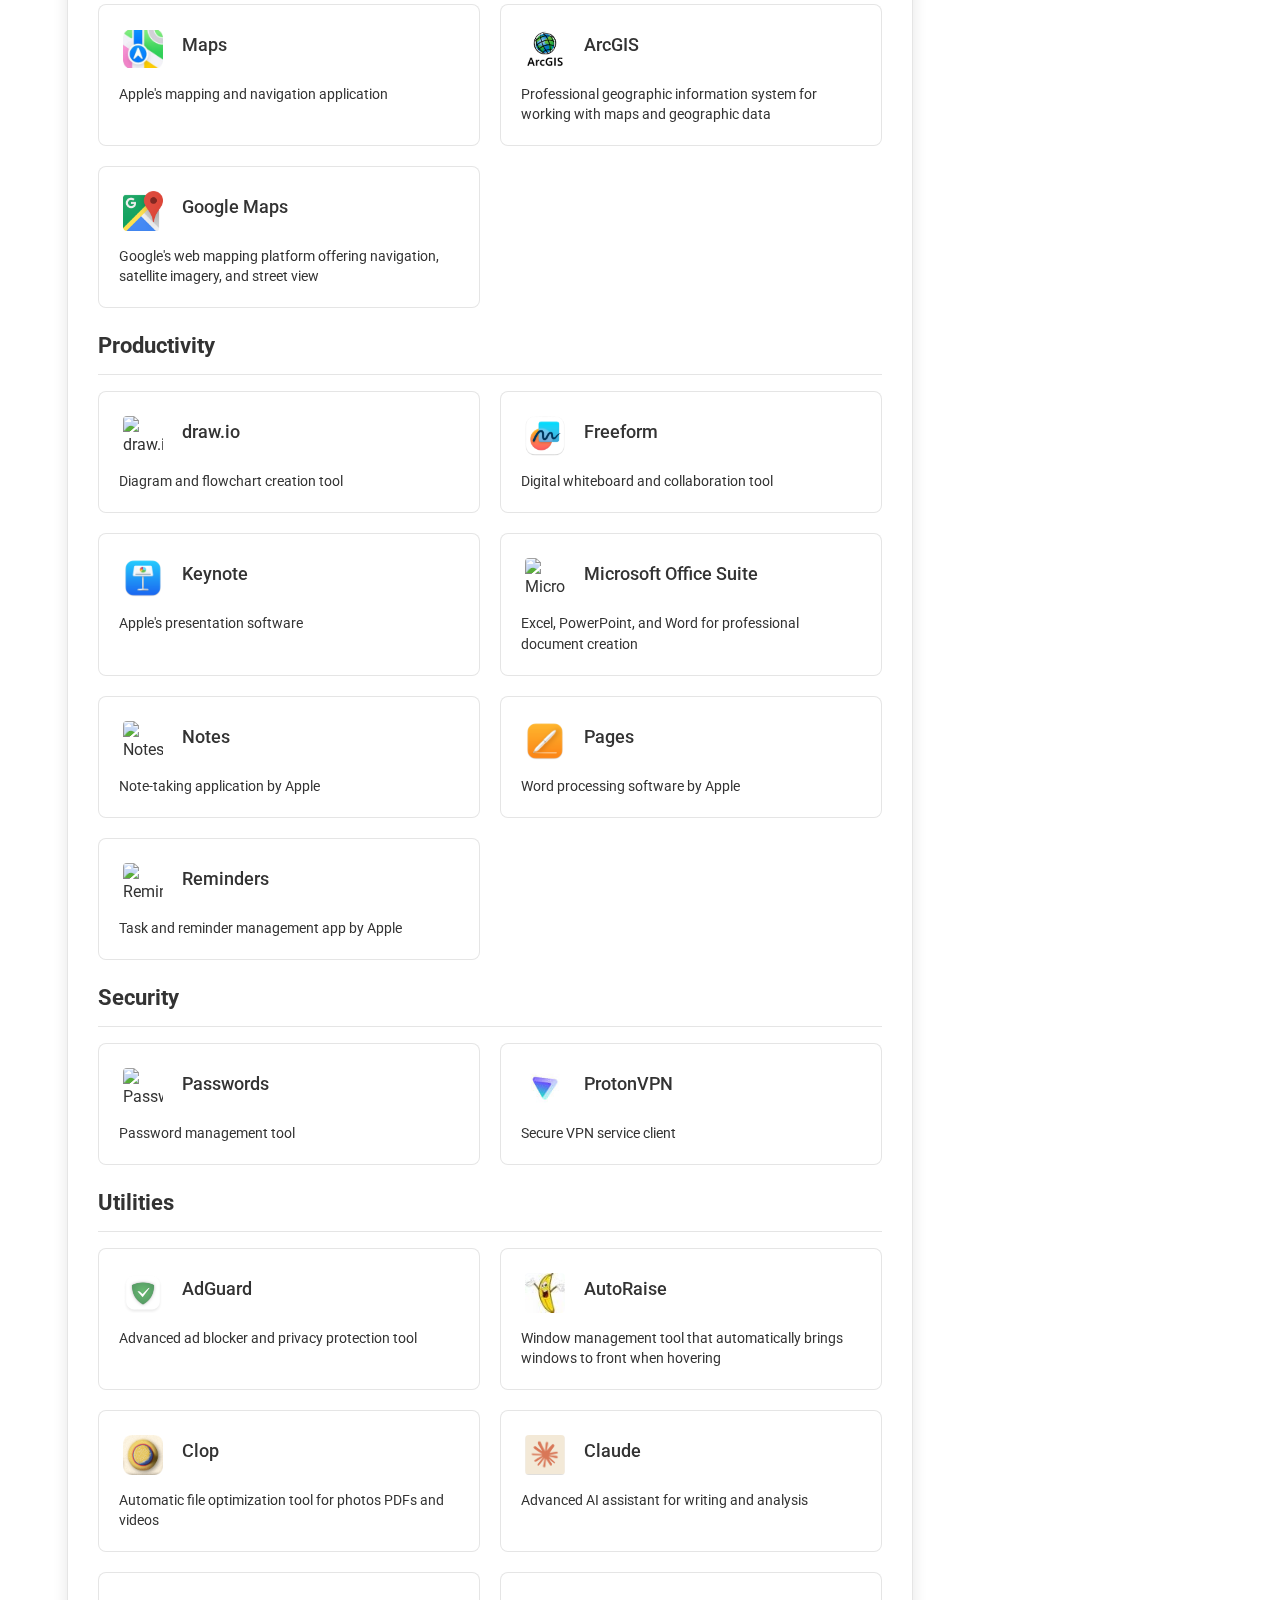
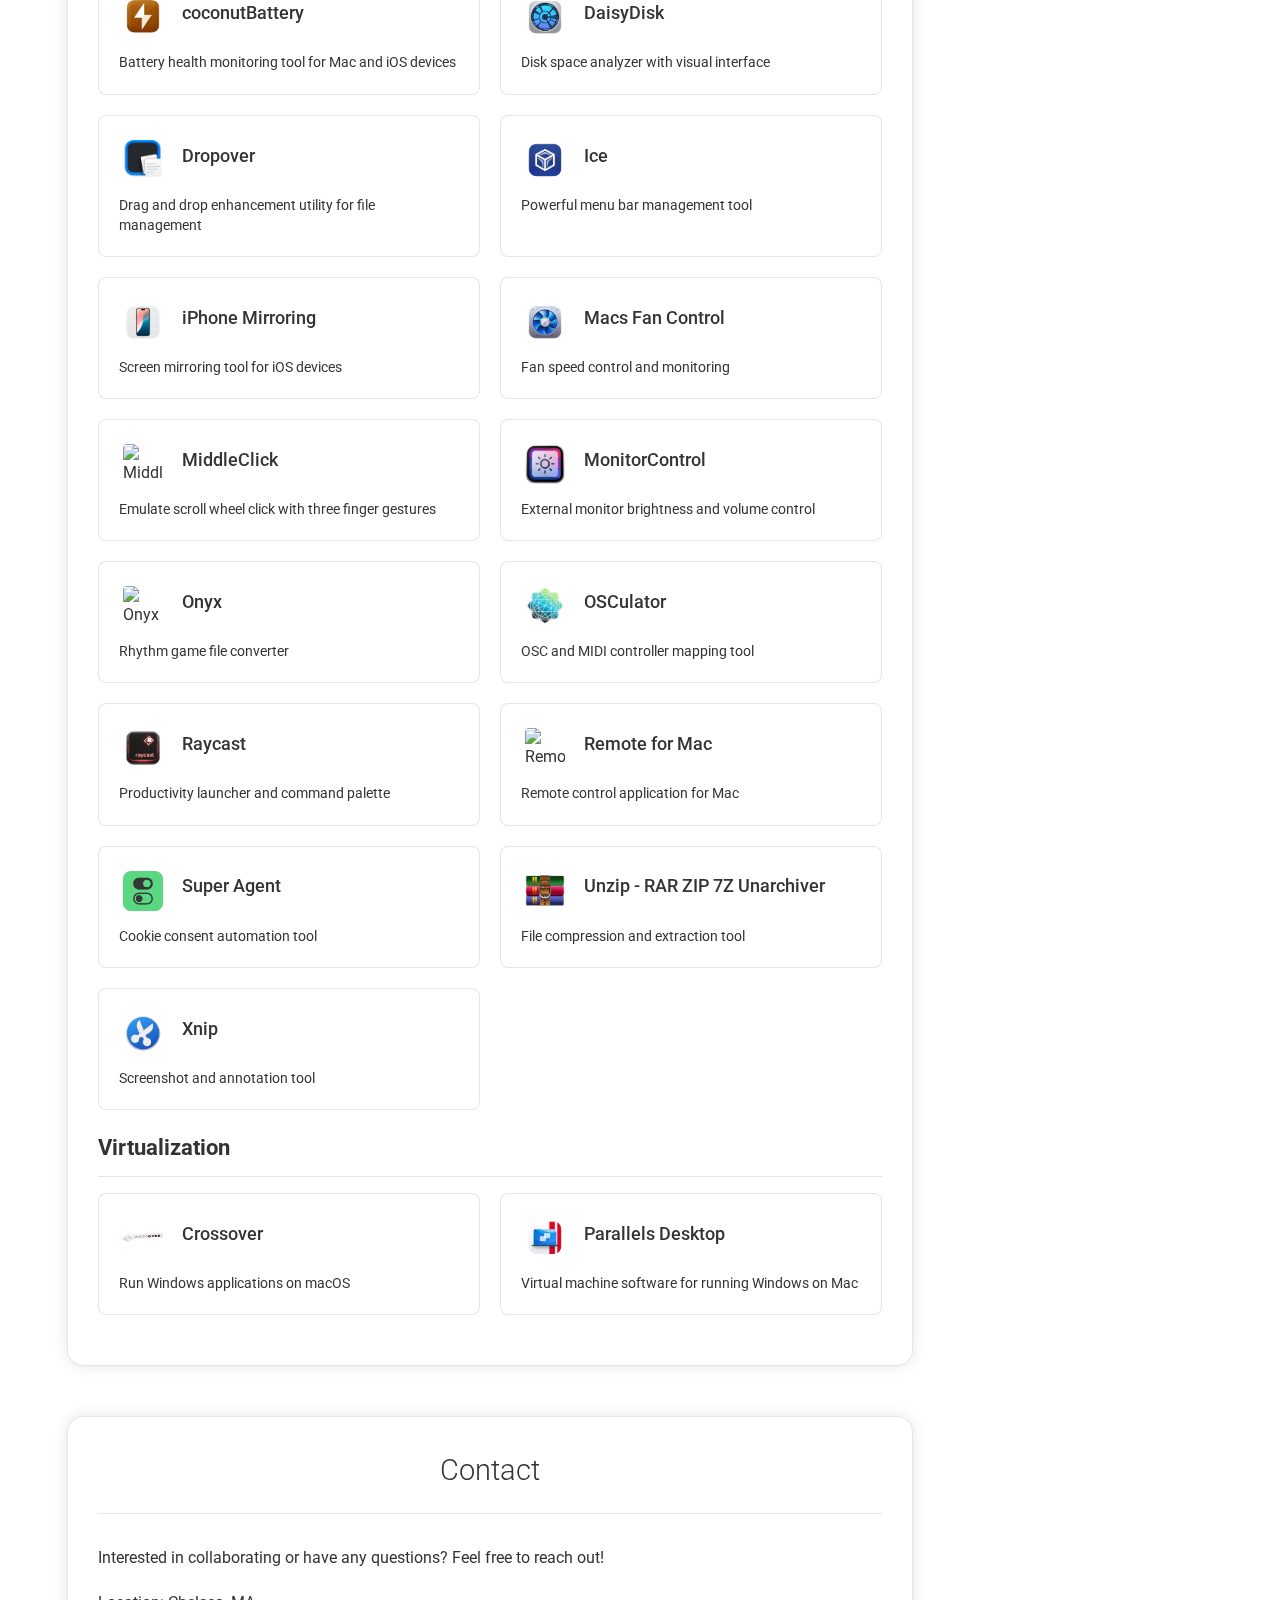
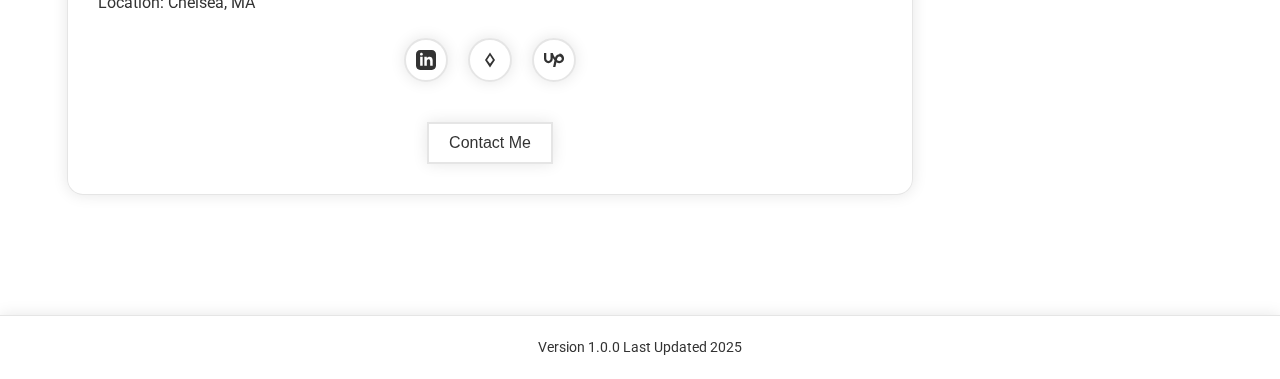
==== commit 209459a0: "1.0.0" ====
--- a/index.html
+++ b/index.html
@@ -3115,7 +3115,7 @@
         });
     </script>
     <footer>
-        Last Updated 2025
+        Version 1.0.0 Last Updated 2025
     </footer>
 </body>
 </html>
